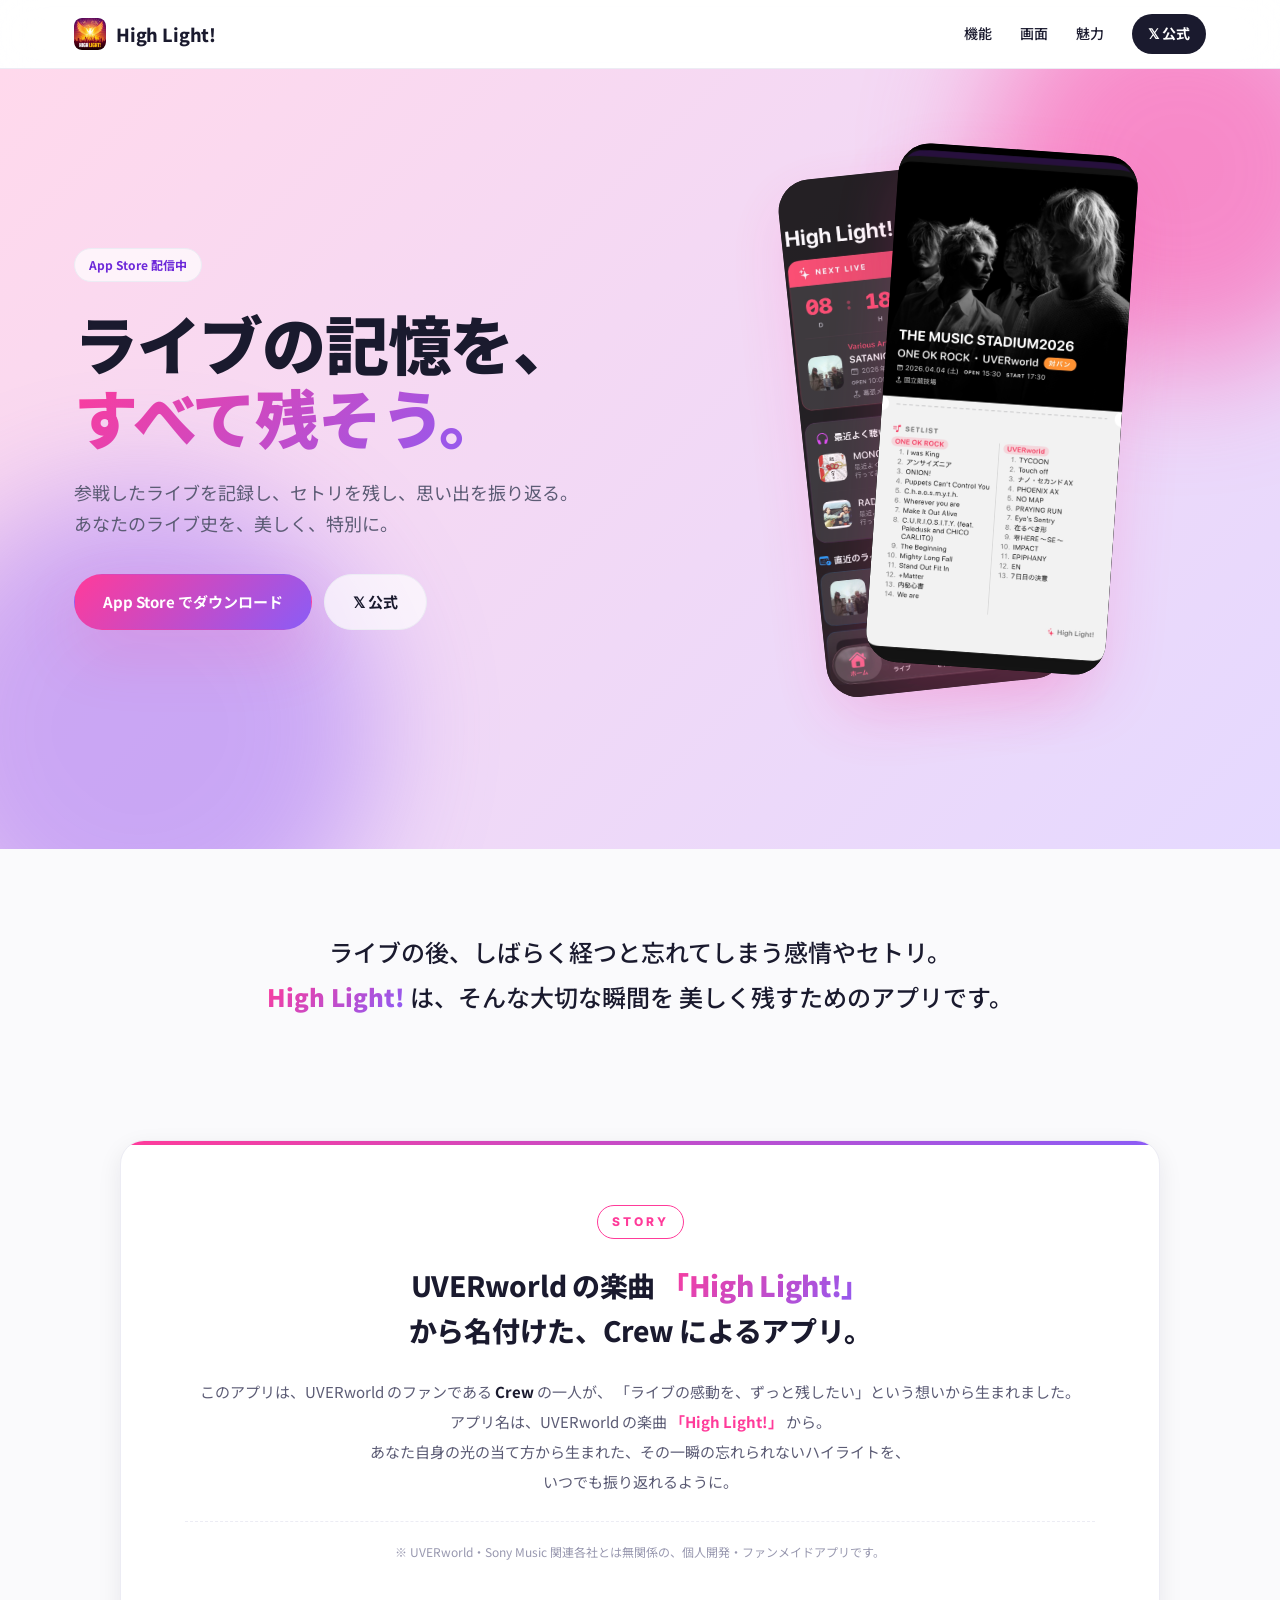
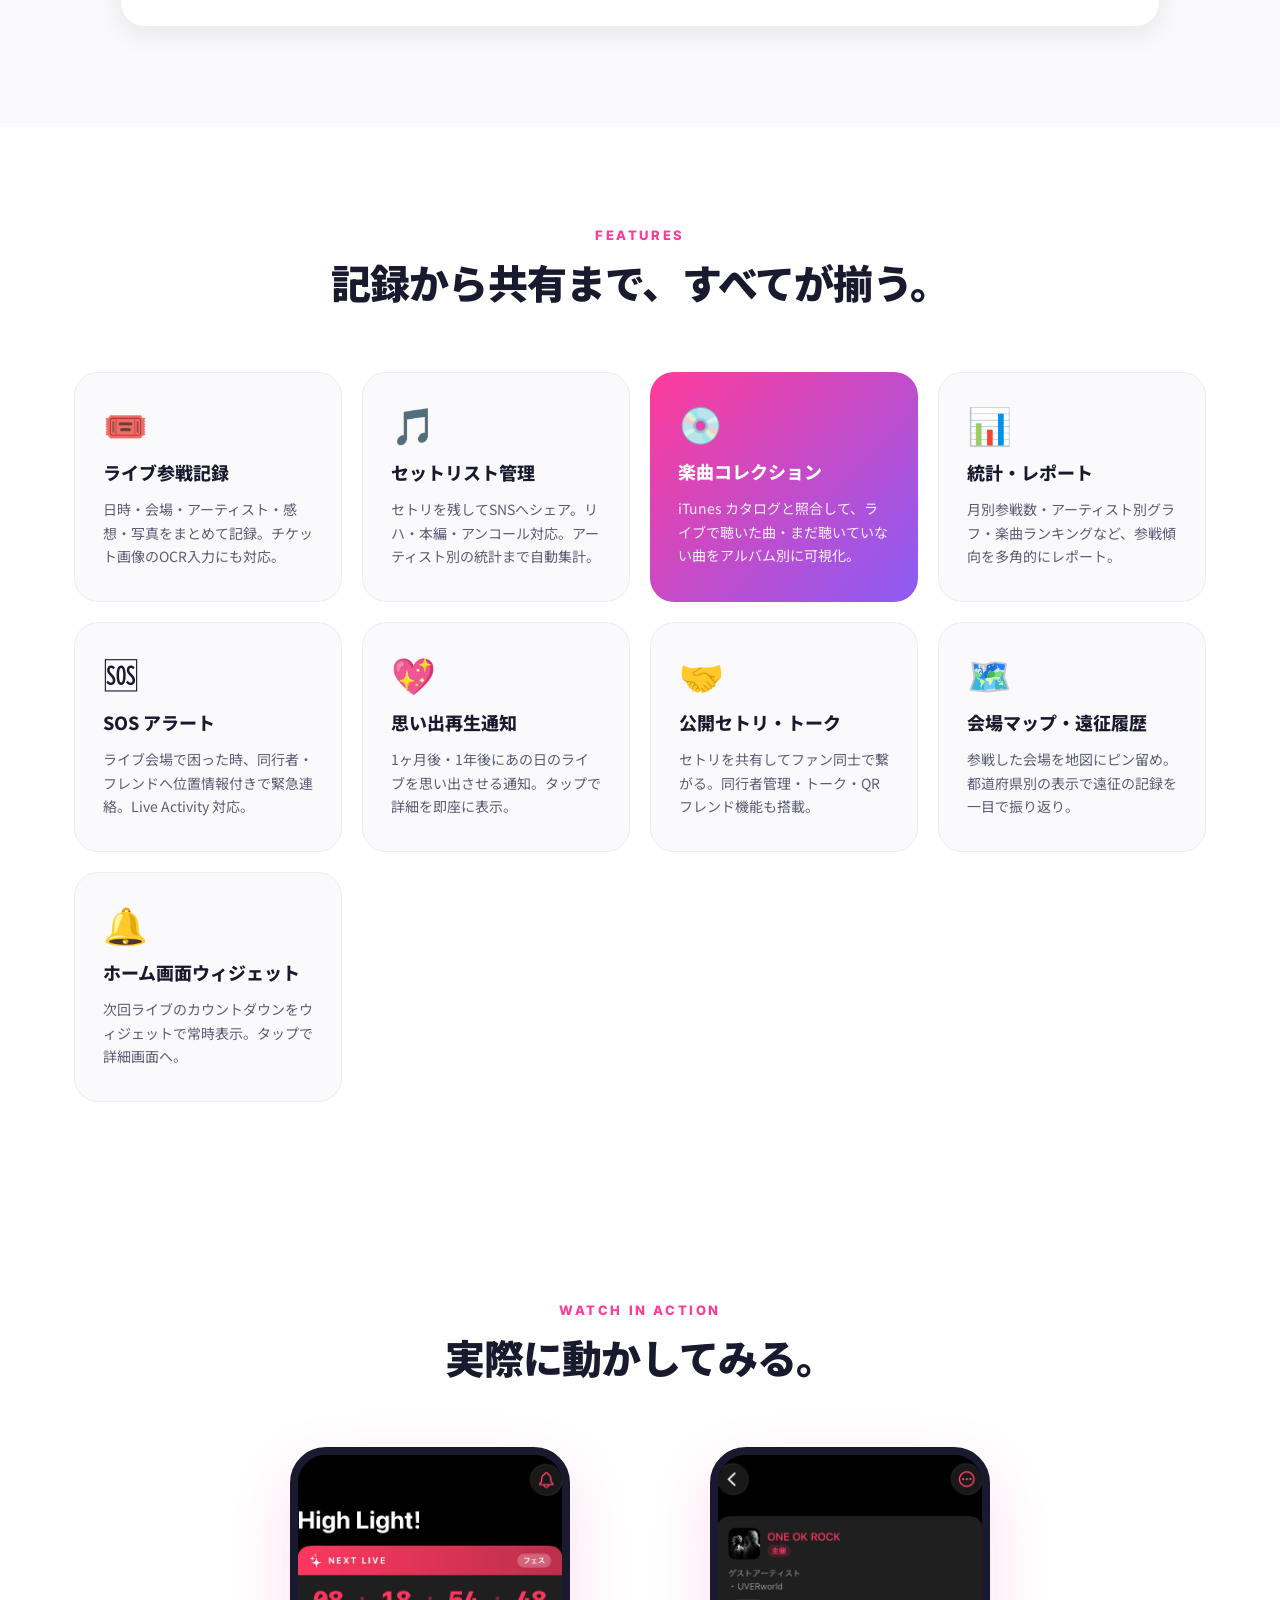
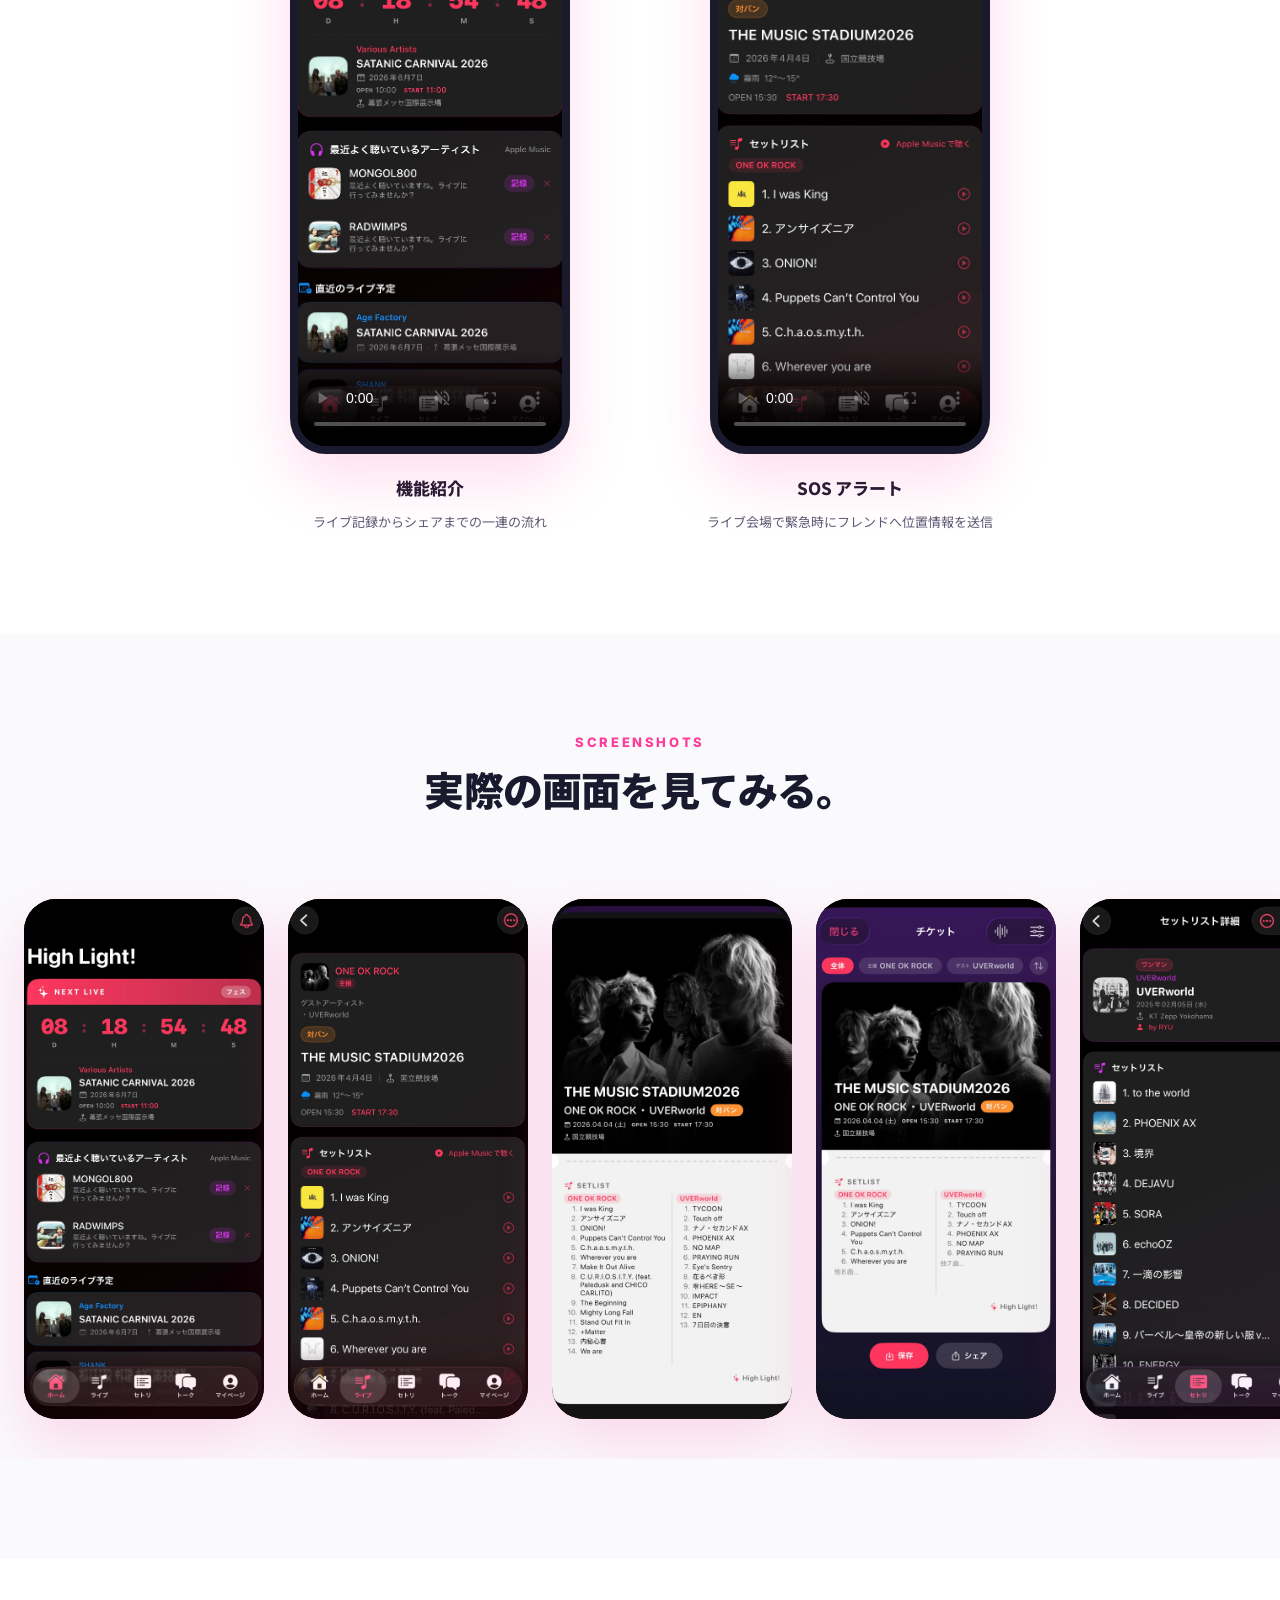
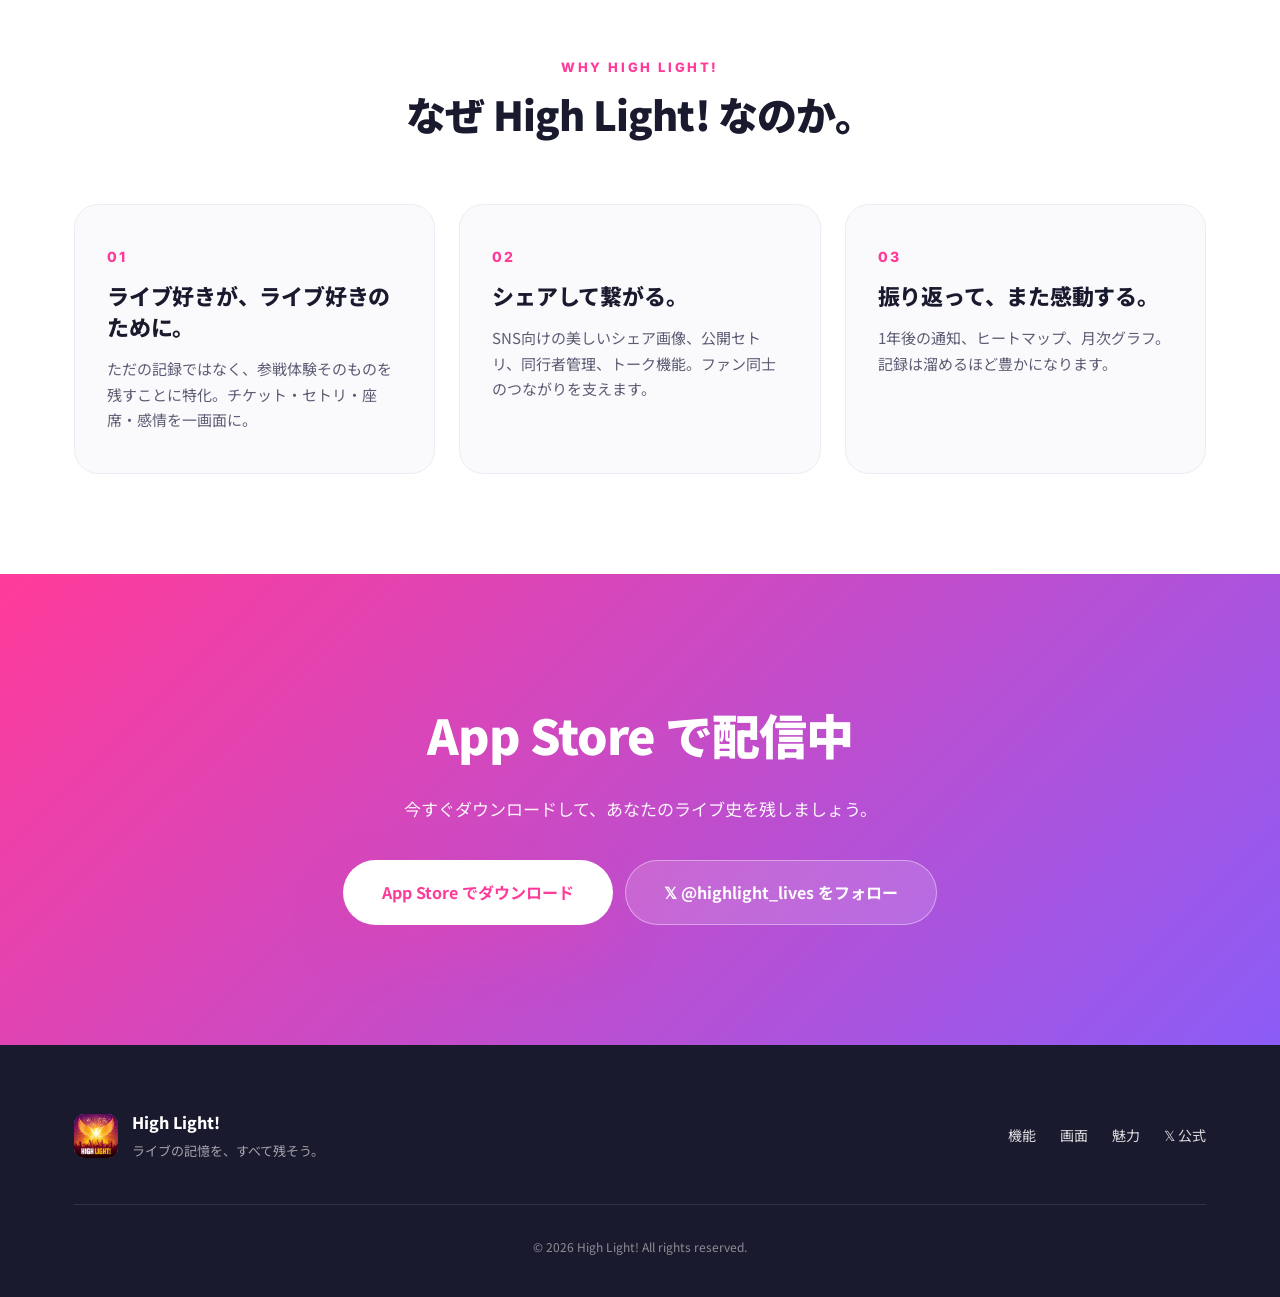
==== index.html @ ef5bf7cb "feat(lp): スクリーンショット 14 枚に拡充 - LP のスクリーンショットギャラリーを 6 枚 → 14 枚に拡充 - 旧 PNG 6 枚 (home/setlist/stats/tick" ====
<!DOCTYPE html>
<html lang="ja">
<head>
  <meta charset="UTF-8" />
  <meta name="viewport" content="width=device-width, initial-scale=1.0" />
  <meta name="theme-color" content="#FF3B9A" />

  <title>High Light! — ライブの記憶を、すべて残そう。</title>
  <meta name="description" content="ライブ参戦記録・セトリ管理・楽曲コレクション・統計レポート・SOSアラート・SNSシェアまで。あなたのライブ史を美しく残すiOSアプリ「High Light!」App Store で配信中。" />

  <!-- OGP -->
  <meta property="og:type" content="website" />
  <meta property="og:title" content="High Light! — ライブの記憶を、すべて残そう。" />
  <meta property="og:description" content="ライブ参戦記録・セトリ管理・楽曲コレクション・SNSシェア。あなたのライブ史を美しく残すiOSアプリ。" />
  <meta property="og:image" content="assets/app-icon.png" />
  <meta property="og:url" content="https://ryu-infinity.github.io/High-Light-App/" />

  <!-- Twitter Card -->
  <meta name="twitter:card" content="summary_large_image" />
  <meta name="twitter:site" content="@highlight_lives" />
  <meta name="twitter:title" content="High Light! — ライブの記憶を、すべて残そう。" />
  <meta name="twitter:description" content="ライブ参戦記録・セトリ管理・楽曲コレクション・SNSシェア。あなたのライブ史を美しく残すiOSアプリ。" />
  <meta name="twitter:image" content="assets/app-icon.png" />

  <link rel="icon" type="image/png" href="assets/app-icon.png" />
  <link rel="apple-touch-icon" href="assets/app-icon.png" />

  <link rel="preconnect" href="https://fonts.googleapis.com" />
  <link rel="preconnect" href="https://fonts.gstatic.com" crossorigin />
  <link href="https://fonts.googleapis.com/css2?family=Noto+Sans+JP:wght@400;500;700;900&family=Inter:wght@400;600;800&display=swap" rel="stylesheet" />

  <link rel="stylesheet" href="styles.css" />
</head>
<body>

  <!-- ========== ヘッダー ========== -->
  <header class="site-header">
    <div class="container header-inner">
      <a href="#" class="brand">
        <img src="assets/app-icon.png" alt="High Light!" />
        <span>High Light!</span>
      </a>
      <nav class="nav">
        <a href="#features">機能</a>
        <a href="#screenshots">画面</a>
        <a href="#why">魅力</a>
        <a href="https://x.com/highlight_lives" target="_blank" rel="noopener" class="nav-x">𝕏 公式</a>
      </nav>
    </div>
  </header>

  <!-- ========== ヒーロー ========== -->
  <section class="hero">
    <div class="hero-bg"></div>
    <div class="container hero-inner">
      <div class="hero-text">
        <span class="badge">App Store 配信中</span>
        <h1>
          ライブの記憶を、<br />
          <span class="gradient-text">すべて残そう。</span>
        </h1>
        <p class="hero-lead">
          参戦したライブを記録し、セトリを残し、思い出を振り返る。<br />
          あなたのライブ史を、美しく、特別に。
        </p>
        <div class="hero-cta">
          <a href="https://apps.apple.com/jp/app/high-light/id6764745563" target="_blank" rel="noopener" class="btn btn-primary">
             App Store でダウンロード
          </a>
          <a href="https://x.com/highlight_lives" target="_blank" rel="noopener" class="btn btn-ghost">
            𝕏 公式
          </a>
        </div>
      </div>
      <div class="hero-visual">
        <div class="phone-stack">
          <div class="phone phone-bg"><img src="assets/screenshots/home.jpeg" alt="" /></div>
          <div class="phone phone-front"><img src="assets/screenshots/setlist_card.jpeg" alt="" /></div>
        </div>
      </div>
    </div>
  </section>

  <!-- ========== アプリ概要 ========== -->
  <section class="intro">
    <div class="container">
      <p class="intro-text">
        ライブの後、しばらく経つと忘れてしまう感情やセトリ。<br />
        <strong>High Light!</strong> は、そんな大切な瞬間を<br class="sp-only" />
        美しく残すためのアプリです。
      </p>
    </div>
  </section>

  <!-- ========== ストーリー ========== -->
  <section class="story">
    <div class="container">
      <div class="story-card">
        <span class="story-badge">STORY</span>
        <h2 class="story-title">
          UVERworld の楽曲 <em>「High Light!」</em><br />
          から名付けた、Crew によるアプリ。
        </h2>
        <p class="story-text">
          このアプリは、UVERworld のファンである <strong>Crew</strong> の一人が、
          「ライブの感動を、ずっと残したい」という想いから生まれました。<br />
          アプリ名は、UVERworld の楽曲 <em>「High Light!」</em> から。<br />
          あなた自身の光の当て方から生まれた、<br class="sp-only" />その一瞬の忘れられないハイライトを、<br />
          いつでも振り返れるように。
        </p>
        <p class="story-note">
          ※ UVERworld・Sony Music 関連各社とは無関係の、個人開発・ファンメイドアプリです。
        </p>
      </div>
    </div>
  </section>

  <!-- ========== 機能 ========== -->
  <section id="features" class="features">
    <div class="container">
      <h2 class="section-title">
        <span class="section-label">FEATURES</span>
        記録から共有まで、すべてが揃う。
      </h2>

      <div class="feature-grid">
        <div class="feature-card">
          <div class="feature-icon">🎟️</div>
          <h3>ライブ参戦記録</h3>
          <p>日時・会場・アーティスト・感想・写真をまとめて記録。チケット画像のOCR入力にも対応。</p>
        </div>
        <div class="feature-card">
          <div class="feature-icon">🎵</div>
          <h3>セットリスト管理</h3>
          <p>セトリを残してSNSへシェア。リハ・本編・アンコール対応。アーティスト別の統計まで自動集計。</p>
        </div>
        <div class="feature-card highlight">
          <div class="feature-icon">💿</div>
          <h3>楽曲コレクション</h3>
          <p>iTunes カタログと照合して、ライブで聴いた曲・まだ聴いていない曲をアルバム別に可視化。</p>
        </div>
        <div class="feature-card">
          <div class="feature-icon">📊</div>
          <h3>統計・レポート</h3>
          <p>月別参戦数・アーティスト別グラフ・楽曲ランキングなど、参戦傾向を多角的にレポート。</p>
        </div>
        <div class="feature-card">
          <div class="feature-icon">🆘</div>
          <h3>SOS アラート</h3>
          <p>ライブ会場で困った時、同行者・フレンドへ位置情報付きで緊急連絡。Live Activity 対応。</p>
        </div>
        <div class="feature-card">
          <div class="feature-icon">💖</div>
          <h3>思い出再生通知</h3>
          <p>1ヶ月後・1年後にあの日のライブを思い出させる通知。タップで詳細を即座に表示。</p>
        </div>
        <div class="feature-card">
          <div class="feature-icon">🤝</div>
          <h3>公開セトリ・トーク</h3>
          <p>セトリを共有してファン同士で繋がる。同行者管理・トーク・QRフレンド機能も搭載。</p>
        </div>
        <div class="feature-card">
          <div class="feature-icon">🗺️</div>
          <h3>会場マップ・遠征履歴</h3>
          <p>参戦した会場を地図にピン留め。都道府県別の表示で遠征の記録を一目で振り返り。</p>
        </div>
        <div class="feature-card">
          <div class="feature-icon">🔔</div>
          <h3>ホーム画面ウィジェット</h3>
          <p>次回ライブのカウントダウンをウィジェットで常時表示。タップで詳細画面へ。</p>
        </div>
      </div>
    </div>
  </section>

  <!-- ========== 機能紹介動画 ========== -->
  <section id="demo" class="demo">
    <div class="container">
      <h2 class="section-title">
        <span class="section-label">WATCH IN ACTION</span>
        実際に動かしてみる。
      </h2>
      <div class="demo-grid">
        <figure class="demo-video">
          <div class="demo-phone">
            <video
              src="assets/videos/demo-full.mp4"
              muted autoplay loop playsinline controls
              preload="metadata"
              poster="assets/screenshots/home.jpeg"
            ></video>
          </div>
          <figcaption>
            <strong>機能紹介</strong>
            <span>ライブ記録からシェアまでの一連の流れ</span>
          </figcaption>
        </figure>
        <figure class="demo-video">
          <div class="demo-phone">
            <video
              src="assets/videos/demo-sos.mp4"
              muted autoplay loop playsinline controls
              preload="metadata"
              poster="assets/screenshots/live_detail.jpeg"
            ></video>
          </div>
          <figcaption>
            <strong>SOS アラート</strong>
            <span>ライブ会場で緊急時にフレンドへ位置情報を送信</span>
          </figcaption>
        </figure>
      </div>
    </div>
  </section>

  <!-- ========== スクリーンショット ========== -->
  <section id="screenshots" class="screenshots">
    <div class="container">
      <h2 class="section-title">
        <span class="section-label">SCREENSHOTS</span>
        実際の画面を見てみる。
      </h2>
    </div>
    <div class="screenshot-rail">
      <div class="screenshot-track">
        <figure class="phone"><img src="assets/screenshots/home.jpeg" alt="ホーム" /><figcaption>ホーム</figcaption></figure>
        <figure class="phone"><img src="assets/screenshots/live_detail.jpeg" alt="ライブ詳細" /><figcaption>ライブ詳細</figcaption></figure>
        <figure class="phone"><img src="assets/screenshots/setlist_card.jpeg" alt="セトリカード" /><figcaption>セトリカード</figcaption></figure>
        <figure class="phone"><img src="assets/screenshots/make_setlist_card.jpeg" alt="セトリ作成" /><figcaption>セトリ作成</figcaption></figure>
        <figure class="phone"><img src="assets/screenshots/setlist_detail1.jpeg" alt="セトリ詳細" /><figcaption>セトリ詳細</figcaption></figure>
        <figure class="phone"><img src="assets/screenshots/setlist_detail2.jpeg" alt="セトリ予想" /><figcaption>セトリ予想</figcaption></figure>
        <figure class="phone"><img src="assets/screenshots/song_collection.jpeg" alt="楽曲コレクション" /><figcaption>楽曲コレクション</figcaption></figure>
        <figure class="phone"><img src="assets/screenshots/ranking.jpeg" alt="楽曲ランキング" /><figcaption>楽曲ランキング</figcaption></figure>
        <figure class="phone"><img src="assets/screenshots/myreport.jpeg" alt="統計レポート" /><figcaption>統計レポート</figcaption></figure>
        <figure class="phone"><img src="assets/screenshots/view_artist.jpeg" alt="アーティスト一覧" /><figcaption>アーティスト一覧</figcaption></figure>
        <figure class="phone"><img src="assets/screenshots/view_artist_detail.jpeg" alt="アーティスト統計" /><figcaption>アーティスト統計</figcaption></figure>
        <figure class="phone"><img src="assets/screenshots/favorite_artist.jpeg" alt="お気に入り設定" /><figcaption>お気に入り</figcaption></figure>
        <figure class="phone"><img src="assets/screenshots/venue_map.jpeg" alt="会場マップ" /><figcaption>会場マップ</figcaption></figure>
        <figure class="phone"><img src="assets/screenshots/prefacture_map.jpeg" alt="都道府県マップ" /><figcaption>都道府県マップ</figcaption></figure>
      </div>
    </div>
  </section>

  <!-- ========== 推しポイント ========== -->
  <section id="why" class="why">
    <div class="container">
      <h2 class="section-title">
        <span class="section-label">WHY HIGH LIGHT!</span>
        なぜ High Light! なのか。
      </h2>
      <div class="why-grid">
        <div class="why-card">
          <div class="why-num">01</div>
          <h3>ライブ好きが、ライブ好きのために。</h3>
          <p>ただの記録ではなく、参戦体験そのものを残すことに特化。チケット・セトリ・座席・感情を一画面に。</p>
        </div>
        <div class="why-card">
          <div class="why-num">02</div>
          <h3>シェアして繋がる。</h3>
          <p>SNS向けの美しいシェア画像、公開セトリ、同行者管理、トーク機能。ファン同士のつながりを支えます。</p>
        </div>
        <div class="why-card">
          <div class="why-num">03</div>
          <h3>振り返って、また感動する。</h3>
          <p>1年後の通知、ヒートマップ、月次グラフ。記録は溜めるほど豊かになります。</p>
        </div>
      </div>
    </div>
  </section>

  <!-- ========== CTA ========== -->
  <section class="cta">
    <div class="container cta-inner">
      <h2>App Store で配信中</h2>
      <p>今すぐダウンロードして、あなたのライブ史を残しましょう。</p>
      <div class="cta-buttons">
        <a href="https://apps.apple.com/jp/app/high-light/id6764745563" target="_blank" rel="noopener" class="btn btn-primary btn-large">
           App Store でダウンロード
        </a>
        <a href="https://x.com/highlight_lives" target="_blank" rel="noopener" class="btn btn-ghost btn-large">
          𝕏 @highlight_lives をフォロー
        </a>
      </div>
    </div>
  </section>

  <!-- ========== フッター ========== -->
  <footer class="site-footer">
    <div class="container footer-inner">
      <div class="footer-brand">
        <img src="assets/app-icon.png" alt="High Light!" />
        <div>
          <strong>High Light!</strong>
          <span>ライブの記憶を、すべて残そう。</span>
        </div>
      </div>
      <nav class="footer-nav">
        <a href="#features">機能</a>
        <a href="#screenshots">画面</a>
        <a href="#why">魅力</a>
        <a href="https://x.com/highlight_lives" target="_blank" rel="noopener">𝕏 公式</a>
      </nav>
      <p class="copy">© 2026 High Light! All rights reserved.</p>
    </div>
  </footer>

  <script src="script.js" defer></script>
</body>
</html>
---- styles.css ----
/* ============================================================
   High Light! — Landing Page Styles
   ============================================================ */

:root {
  --pink: #FF3B9A;
  --pink-light: #FF6FB5;
  --purple: #8B5CF6;
  --purple-deep: #6D28D9;
  --grad: linear-gradient(135deg, #FF3B9A 0%, #8B5CF6 100%);
  --grad-soft: linear-gradient(135deg, #FFD9EC 0%, #E5D9FF 100%);

  --bg: #FAFAFC;
  --surface: #FFFFFF;
  --text: #1A1A2E;
  --text-soft: #5C5C75;
  --text-mute: #9999B0;
  --border: #ECECF4;
  --shadow-sm: 0 2px 8px rgba(20, 20, 40, 0.04);
  --shadow-md: 0 8px 24px rgba(20, 20, 40, 0.08);
  --shadow-lg: 0 24px 60px rgba(255, 59, 154, 0.18);

  --radius: 16px;
  --radius-lg: 24px;
  --radius-pill: 999px;
}

* {
  box-sizing: border-box;
  margin: 0;
  padding: 0;
}

html {
  scroll-behavior: smooth;
}

body {
  font-family: 'Noto Sans JP', 'Inter', -apple-system, BlinkMacSystemFont, 'Hiragino Kaku Gothic ProN', sans-serif;
  color: var(--text);
  background: var(--bg);
  line-height: 1.7;
  -webkit-font-smoothing: antialiased;
  -moz-osx-font-smoothing: grayscale;
}

img {
  max-width: 100%;
  display: block;
}

a {
  color: inherit;
  text-decoration: none;
  transition: color 0.2s ease, opacity 0.2s ease;
}

.container {
  max-width: 1180px;
  margin: 0 auto;
  padding: 0 24px;
}

.sp-only {
  display: none;
}

@media (max-width: 720px) {
  .sp-only { display: inline; }
}

/* ============================================================
   ヘッダー
   ============================================================ */

.site-header {
  position: sticky;
  top: 0;
  z-index: 100;
  background: rgba(255, 255, 255, 0.85);
  backdrop-filter: saturate(180%) blur(20px);
  -webkit-backdrop-filter: saturate(180%) blur(20px);
  border-bottom: 1px solid var(--border);
}

.header-inner {
  display: flex;
  align-items: center;
  justify-content: space-between;
  padding-top: 14px;
  padding-bottom: 14px;
}

.brand {
  display: flex;
  align-items: center;
  gap: 10px;
  font-weight: 800;
  font-size: 18px;
  letter-spacing: -0.01em;
}

.brand img {
  width: 32px;
  height: 32px;
  border-radius: 8px;
}

.nav {
  display: flex;
  gap: 28px;
  align-items: center;
  font-size: 14px;
  font-weight: 500;
}

.nav a:hover {
  color: var(--pink);
}

.nav-x {
  background: var(--text);
  color: #fff !important;
  padding: 8px 16px;
  border-radius: var(--radius-pill);
  font-weight: 700;
}

.nav-x:hover {
  background: var(--pink);
}

@media (max-width: 720px) {
  .nav a:not(.nav-x) { display: none; }
}

/* ============================================================
   ヒーロー
   ============================================================ */

.hero {
  position: relative;
  padding: 80px 0 120px;
  overflow: hidden;
}

.hero-bg {
  position: absolute;
  inset: 0;
  background: var(--grad-soft);
  z-index: -1;
}

.hero-bg::before,
.hero-bg::after {
  content: '';
  position: absolute;
  border-radius: 50%;
  filter: blur(60px);
  opacity: 0.5;
}

.hero-bg::before {
  top: -100px;
  right: -100px;
  width: 400px;
  height: 400px;
  background: var(--pink);
}

.hero-bg::after {
  bottom: -120px;
  left: -100px;
  width: 480px;
  height: 480px;
  background: var(--purple);
  opacity: 0.4;
}

.hero-inner {
  display: grid;
  grid-template-columns: 1.1fr 0.9fr;
  gap: 48px;
  align-items: center;
}

@media (max-width: 900px) {
  .hero-inner {
    grid-template-columns: 1fr;
    text-align: center;
  }
}

.badge {
  display: inline-block;
  padding: 6px 14px;
  background: rgba(255, 255, 255, 0.7);
  border: 1px solid var(--border);
  border-radius: var(--radius-pill);
  font-size: 12px;
  font-weight: 700;
  color: var(--purple-deep);
  margin-bottom: 24px;
}

.hero h1 {
  font-size: clamp(36px, 6vw, 64px);
  font-weight: 900;
  line-height: 1.15;
  letter-spacing: -0.02em;
  margin-bottom: 24px;
}

.gradient-text {
  background: var(--grad);
  -webkit-background-clip: text;
  background-clip: text;
  color: transparent;
}

.hero-lead {
  font-size: clamp(16px, 1.8vw, 18px);
  color: var(--text-soft);
  margin-bottom: 36px;
}

.hero-cta {
  display: flex;
  gap: 12px;
  flex-wrap: wrap;
}

@media (max-width: 900px) {
  .hero-cta { justify-content: center; }
}

.btn {
  display: inline-flex;
  align-items: center;
  gap: 8px;
  padding: 14px 28px;
  border-radius: var(--radius-pill);
  font-weight: 700;
  font-size: 15px;
  transition: transform 0.2s ease, box-shadow 0.2s ease, opacity 0.2s ease;
  border: 1px solid transparent;
  cursor: pointer;
}

.btn-primary {
  background: var(--grad);
  color: #fff;
  box-shadow: var(--shadow-lg);
}

.btn-primary:hover {
  transform: translateY(-2px);
  box-shadow: 0 30px 70px rgba(255, 59, 154, 0.30);
}

.btn-ghost {
  background: rgba(255, 255, 255, 0.7);
  border-color: var(--border);
  color: var(--text);
}

.btn-ghost:hover {
  background: #fff;
}

.btn-large {
  padding: 18px 38px;
  font-size: 16px;
}

/* ========== Hero Visual ========== */

.hero-visual {
  display: flex;
  justify-content: center;
}

.phone-stack {
  position: relative;
  width: 320px;
  height: 580px;
}

.phone {
  position: relative;
  border-radius: 32px;
  overflow: hidden;
  box-shadow: var(--shadow-lg);
  background: #000;
}

.phone img {
  width: 100%;
  height: 100%;
  object-fit: cover;
}

.phone-stack .phone {
  position: absolute;
  width: 240px;
  height: 520px;
}

.phone-bg {
  top: 20px;
  left: 0;
  transform: rotate(-6deg);
  opacity: 0.85;
}

.phone-front {
  top: 0;
  right: 0;
  transform: rotate(4deg);
}

@media (max-width: 900px) {
  .phone-stack {
    width: 280px;
    height: 500px;
    margin: 0 auto;
  }
  .phone-stack .phone {
    width: 200px;
    height: 440px;
  }
}

/* ============================================================
   イントロ
   ============================================================ */

.intro {
  padding: 80px 0;
  text-align: center;
}

.intro-text {
  font-size: clamp(18px, 2.2vw, 24px);
  font-weight: 500;
  color: var(--text);
  line-height: 1.9;
}

.intro-text strong {
  background: var(--grad);
  -webkit-background-clip: text;
  background-clip: text;
  color: transparent;
  font-weight: 900;
}

/* ============================================================
   ストーリー
   ============================================================ */

.story {
  padding: 40px 0 100px;
}

.story-card {
  max-width: 1040px;
  margin: 0 auto;
  padding: 64px 64px;
  background: #fff;
  border-radius: var(--radius-lg);
  border: 1px solid var(--border);
  box-shadow: var(--shadow-md);
  text-align: center;
  position: relative;
  overflow: hidden;
}

@media (max-width: 720px) {
  .story-card { padding: 40px 28px; }
}

.story-card::before {
  content: '';
  position: absolute;
  top: 0;
  left: 0;
  right: 0;
  height: 4px;
  background: var(--grad);
}

.story-badge {
  display: inline-block;
  font-family: 'Inter', sans-serif;
  font-size: 12px;
  font-weight: 800;
  letter-spacing: 0.25em;
  color: var(--pink);
  padding: 6px 14px;
  border: 1.5px solid var(--pink);
  border-radius: var(--radius-pill);
  margin-bottom: 24px;
}

.story-title {
  font-size: clamp(20px, 3vw, 28px);
  font-weight: 800;
  line-height: 1.6;
  letter-spacing: -0.01em;
  margin-bottom: 24px;
}

.story-title em {
  font-style: normal;
  background: var(--grad);
  -webkit-background-clip: text;
  background-clip: text;
  color: transparent;
  font-weight: 900;
}

.story-text {
  font-size: 15px;
  line-height: 2;
  color: var(--text-soft);
  margin-bottom: 24px;
}

.story-text em {
  font-style: normal;
  font-weight: 700;
  color: var(--pink);
}

.story-text strong {
  font-weight: 700;
  color: var(--text);
}

.story-note {
  font-size: 12px;
  color: var(--text-mute);
  padding-top: 20px;
  border-top: 1px dashed var(--border);
}

/* ============================================================
   セクション共通
   ============================================================ */

.section-title {
  font-size: clamp(28px, 4vw, 40px);
  font-weight: 900;
  letter-spacing: -0.02em;
  line-height: 1.3;
  text-align: center;
  margin-bottom: 64px;
}

.section-label {
  display: block;
  font-family: 'Inter', sans-serif;
  font-size: 13px;
  font-weight: 800;
  letter-spacing: 0.2em;
  color: var(--pink);
  margin-bottom: 12px;
}

/* ============================================================
   機能
   ============================================================ */

.features {
  padding: 100px 0;
  background: var(--surface);
}

.feature-grid {
  display: grid;
  grid-template-columns: repeat(auto-fit, minmax(260px, 1fr));
  gap: 20px;
}

.feature-card {
  padding: 32px 28px;
  background: var(--bg);
  border-radius: var(--radius-lg);
  border: 1px solid var(--border);
  transition: transform 0.3s ease, box-shadow 0.3s ease, border-color 0.3s ease;
}

.feature-card:hover {
  transform: translateY(-6px);
  box-shadow: var(--shadow-md);
  border-color: rgba(255, 59, 154, 0.3);
}

.feature-card.highlight {
  background: var(--grad);
  color: #fff;
  border: none;
}

.feature-card.highlight p {
  color: rgba(255, 255, 255, 0.92);
}

.feature-icon {
  font-size: 36px;
  margin-bottom: 16px;
  line-height: 1;
}

.feature-card h3 {
  font-size: 18px;
  font-weight: 800;
  margin-bottom: 10px;
}

.feature-card p {
  font-size: 14px;
  color: var(--text-soft);
  line-height: 1.7;
}

/* ============================================================
   機能紹介動画
   ============================================================ */

.demo {
  padding: 100px 0;
  background: var(--surface);
}

.demo-grid {
  display: grid;
  grid-template-columns: repeat(auto-fit, minmax(260px, 1fr));
  gap: 40px;
  max-width: 800px;
  margin: 0 auto;
}

.demo-video {
  display: flex;
  flex-direction: column;
  align-items: center;
}

.demo-phone {
  position: relative;
  width: 100%;
  max-width: 280px;
  aspect-ratio: 9 / 19.5;
  border-radius: 36px;
  overflow: hidden;
  background: #000;
  box-shadow: var(--shadow-lg);
  border: 8px solid #1A1A2E;
}

.demo-phone video {
  width: 100%;
  height: 100%;
  object-fit: cover;
  display: block;
  background: #000;
}

.demo-video figcaption {
  margin-top: 20px;
  text-align: center;
}

.demo-video figcaption strong {
  display: block;
  font-size: 17px;
  font-weight: 800;
  margin-bottom: 4px;
  letter-spacing: -0.01em;
}

.demo-video figcaption span {
  font-size: 13px;
  color: var(--text-soft);
}

/* ============================================================
   スクリーンショット
   ============================================================ */

.screenshots {
  padding: 100px 0;
  background: var(--bg);
  overflow: hidden;
}

.screenshot-rail {
  overflow-x: auto;
  scrollbar-width: none;
  -webkit-overflow-scrolling: touch;
  padding: 20px 0 40px;
}

.screenshot-rail::-webkit-scrollbar { display: none; }

.screenshot-track {
  display: flex;
  gap: 24px;
  padding: 0 24px;
  width: max-content;
}

.screenshot-track .phone {
  flex: 0 0 240px;
  width: 240px;
  height: 520px;
}

.screenshot-track figcaption {
  margin-top: 12px;
  text-align: center;
  font-size: 14px;
  font-weight: 600;
  color: var(--text-soft);
}

/* ============================================================
   推しポイント
   ============================================================ */

.why {
  padding: 100px 0;
  background: var(--surface);
}

.why-grid {
  display: grid;
  grid-template-columns: repeat(auto-fit, minmax(280px, 1fr));
  gap: 24px;
}

.why-card {
  padding: 40px 32px;
  border-radius: var(--radius-lg);
  background: var(--bg);
  border: 1px solid var(--border);
}

.why-num {
  font-family: 'Inter', sans-serif;
  font-size: 14px;
  font-weight: 800;
  color: var(--pink);
  letter-spacing: 0.15em;
  margin-bottom: 12px;
}

.why-card h3 {
  font-size: 22px;
  font-weight: 800;
  line-height: 1.4;
  margin-bottom: 14px;
  letter-spacing: -0.01em;
}

.why-card p {
  font-size: 15px;
  color: var(--text-soft);
}

/* ============================================================
   CTA
   ============================================================ */

.cta {
  padding: 120px 0;
  background: var(--grad);
  color: #fff;
  text-align: center;
}

.cta-inner {
  max-width: 720px;
}

.cta h2 {
  font-size: clamp(32px, 5vw, 48px);
  font-weight: 900;
  letter-spacing: -0.02em;
  margin-bottom: 20px;
}

.cta p {
  font-size: 17px;
  margin-bottom: 36px;
  opacity: 0.95;
}

.cta-buttons {
  display: flex;
  gap: 12px;
  justify-content: center;
  flex-wrap: wrap;
}

.cta .btn-primary {
  background: #fff;
  color: var(--pink);
}

.cta .btn-primary:hover {
  transform: translateY(-2px);
}

.cta .btn-ghost {
  background: rgba(255, 255, 255, 0.15);
  border: 1px solid rgba(255, 255, 255, 0.4);
  color: #fff;
  backdrop-filter: blur(10px);
}

.cta .btn-ghost:hover {
  background: rgba(255, 255, 255, 0.25);
  transform: translateY(-2px);
}

/* ============================================================
   フッター
   ============================================================ */

.site-footer {
  padding: 64px 0 40px;
  background: var(--text);
  color: rgba(255, 255, 255, 0.85);
}

.footer-inner {
  display: grid;
  grid-template-columns: 1fr auto;
  gap: 32px;
  align-items: center;
}

@media (max-width: 720px) {
  .footer-inner {
    grid-template-columns: 1fr;
    text-align: center;
  }
}

.footer-brand {
  display: flex;
  align-items: center;
  gap: 14px;
}

@media (max-width: 720px) {
  .footer-brand { justify-content: center; }
}

.footer-brand img {
  width: 44px;
  height: 44px;
  border-radius: 10px;
}

.footer-brand strong {
  display: block;
  font-size: 16px;
  font-weight: 800;
  color: #fff;
}

.footer-brand span {
  font-size: 13px;
  color: rgba(255, 255, 255, 0.6);
}

.footer-nav {
  display: flex;
  gap: 24px;
  font-size: 14px;
}

.footer-nav a:hover {
  color: var(--pink-light);
}

.copy {
  grid-column: 1 / -1;
  padding-top: 32px;
  margin-top: 8px;
  border-top: 1px solid rgba(255, 255, 255, 0.1);
  font-size: 12px;
  color: rgba(255, 255, 255, 0.5);
  text-align: center;
}

/* ============================================================
   Scroll Reveal Animation
   ============================================================ */

.reveal {
  opacity: 0;
  transform: translateY(20px);
  transition: opacity 0.8s ease, transform 0.8s ease;
}

.reveal.visible {
  opacity: 1;
  transform: translateY(0);
}
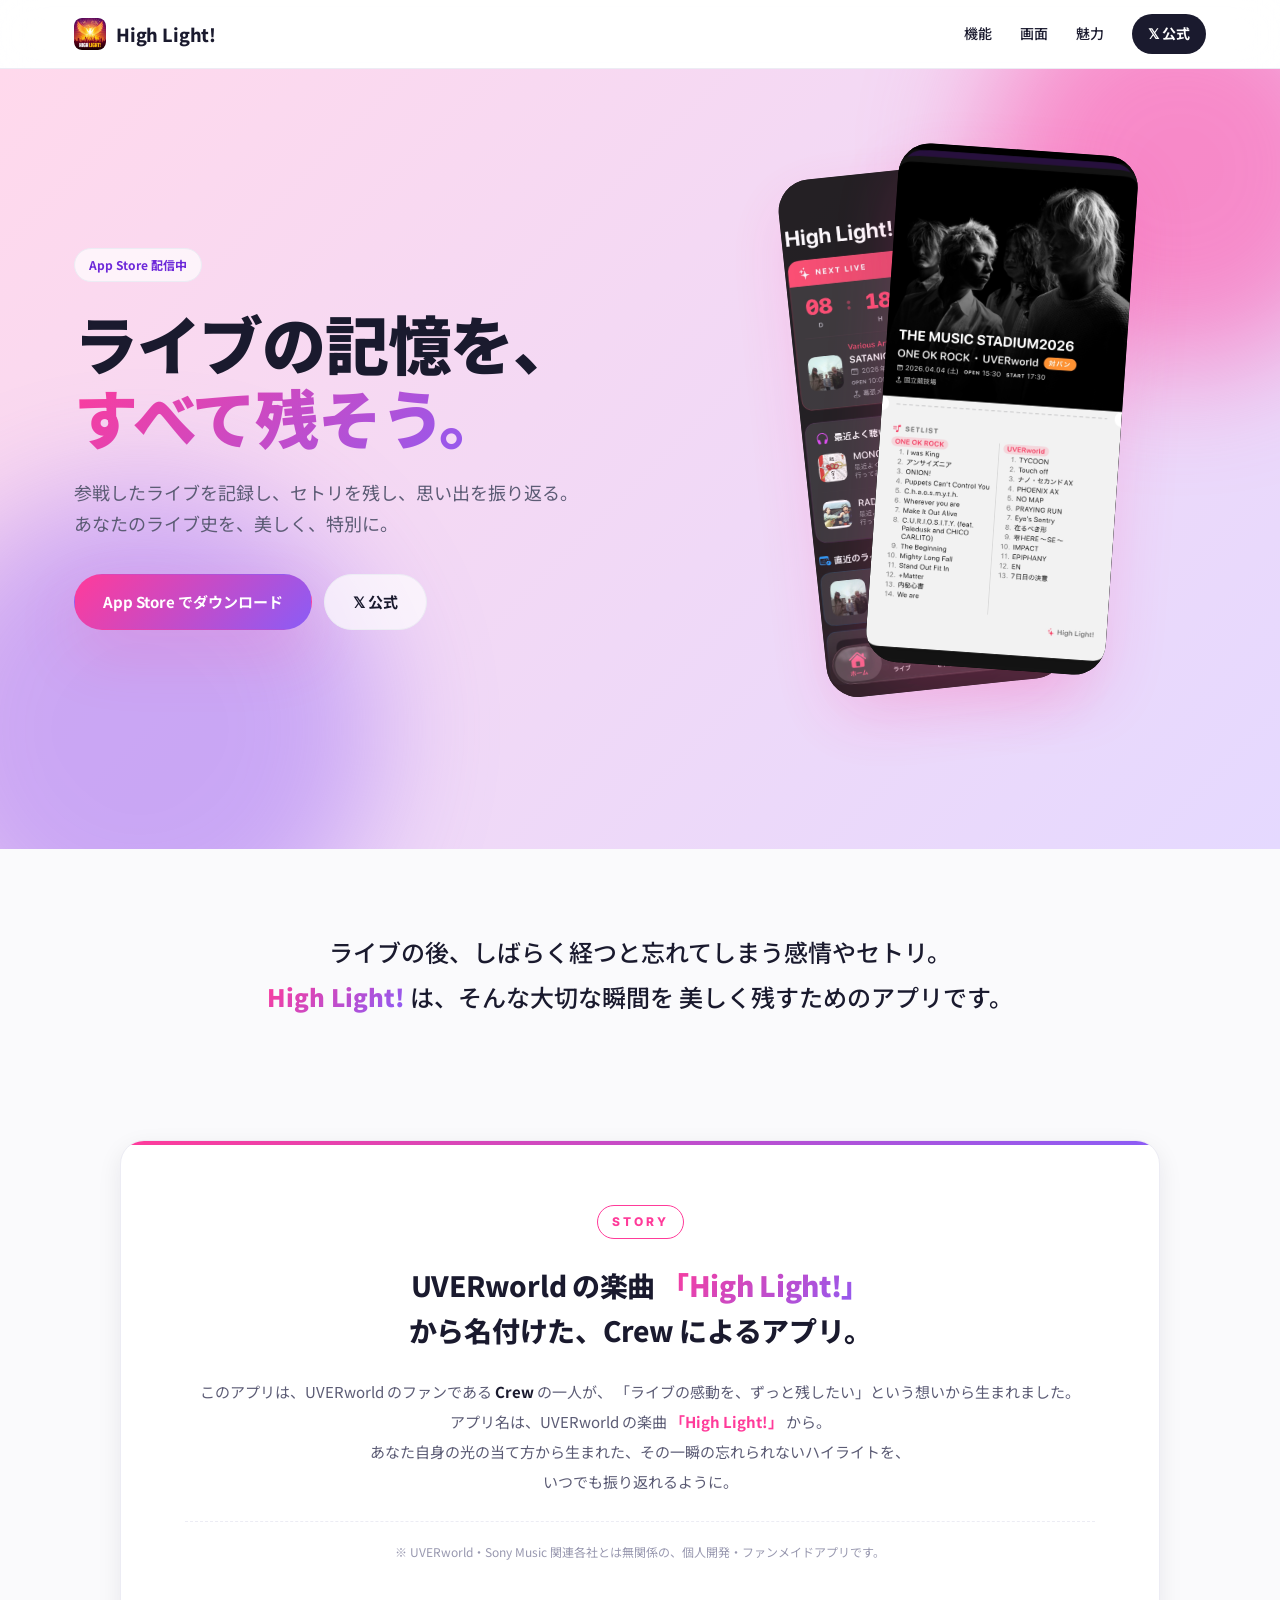
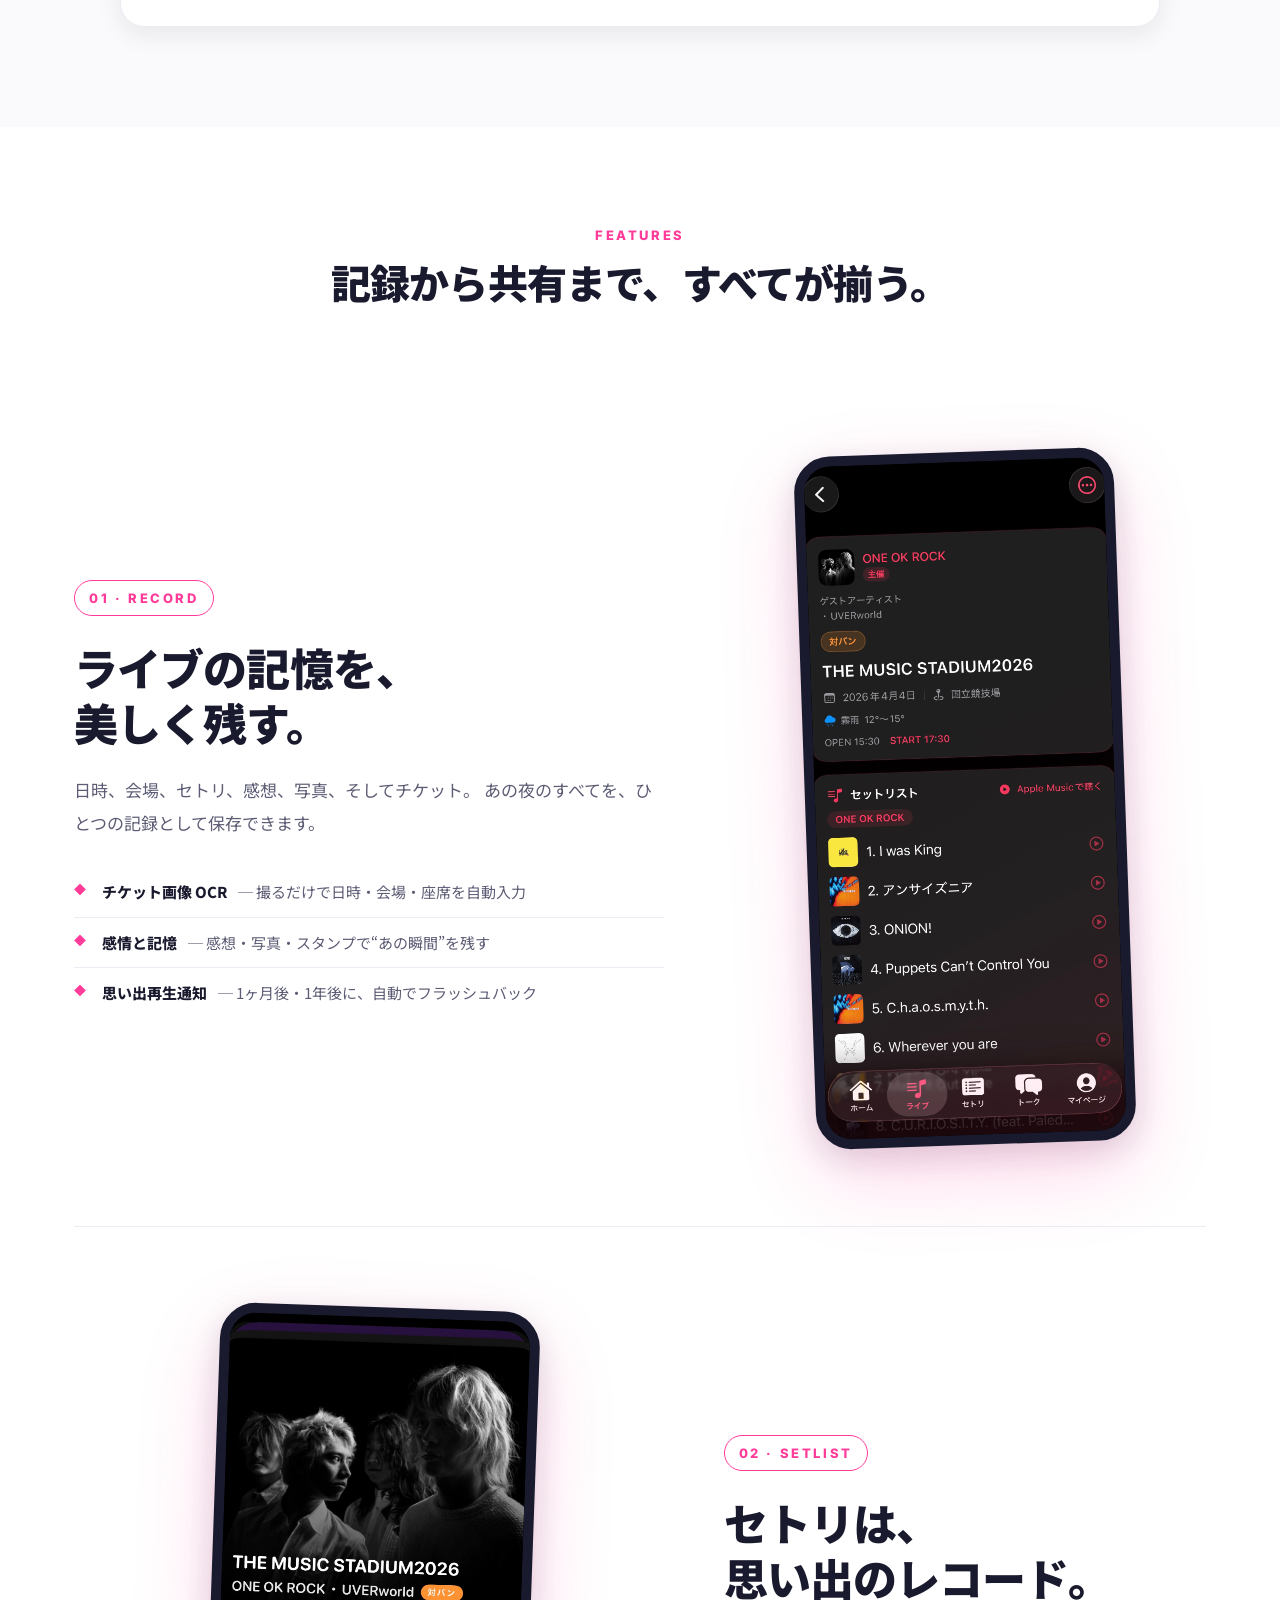
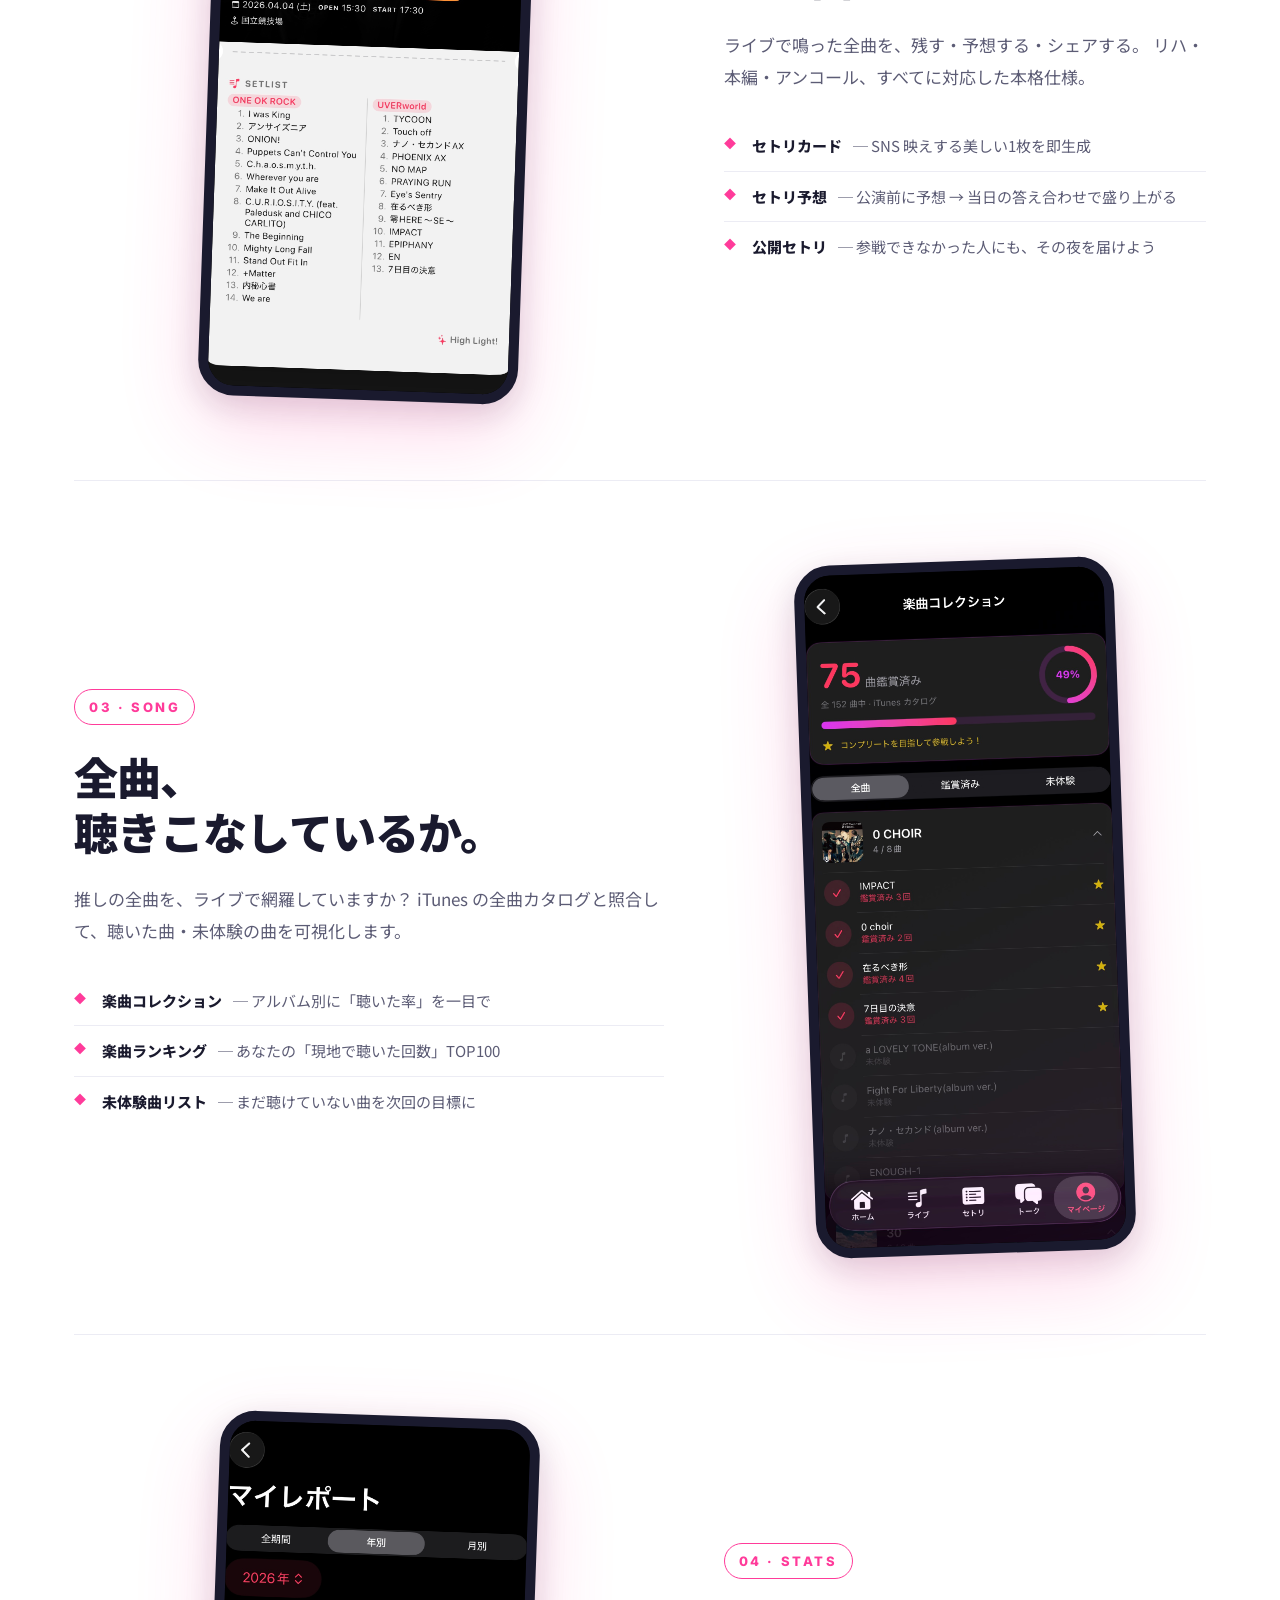
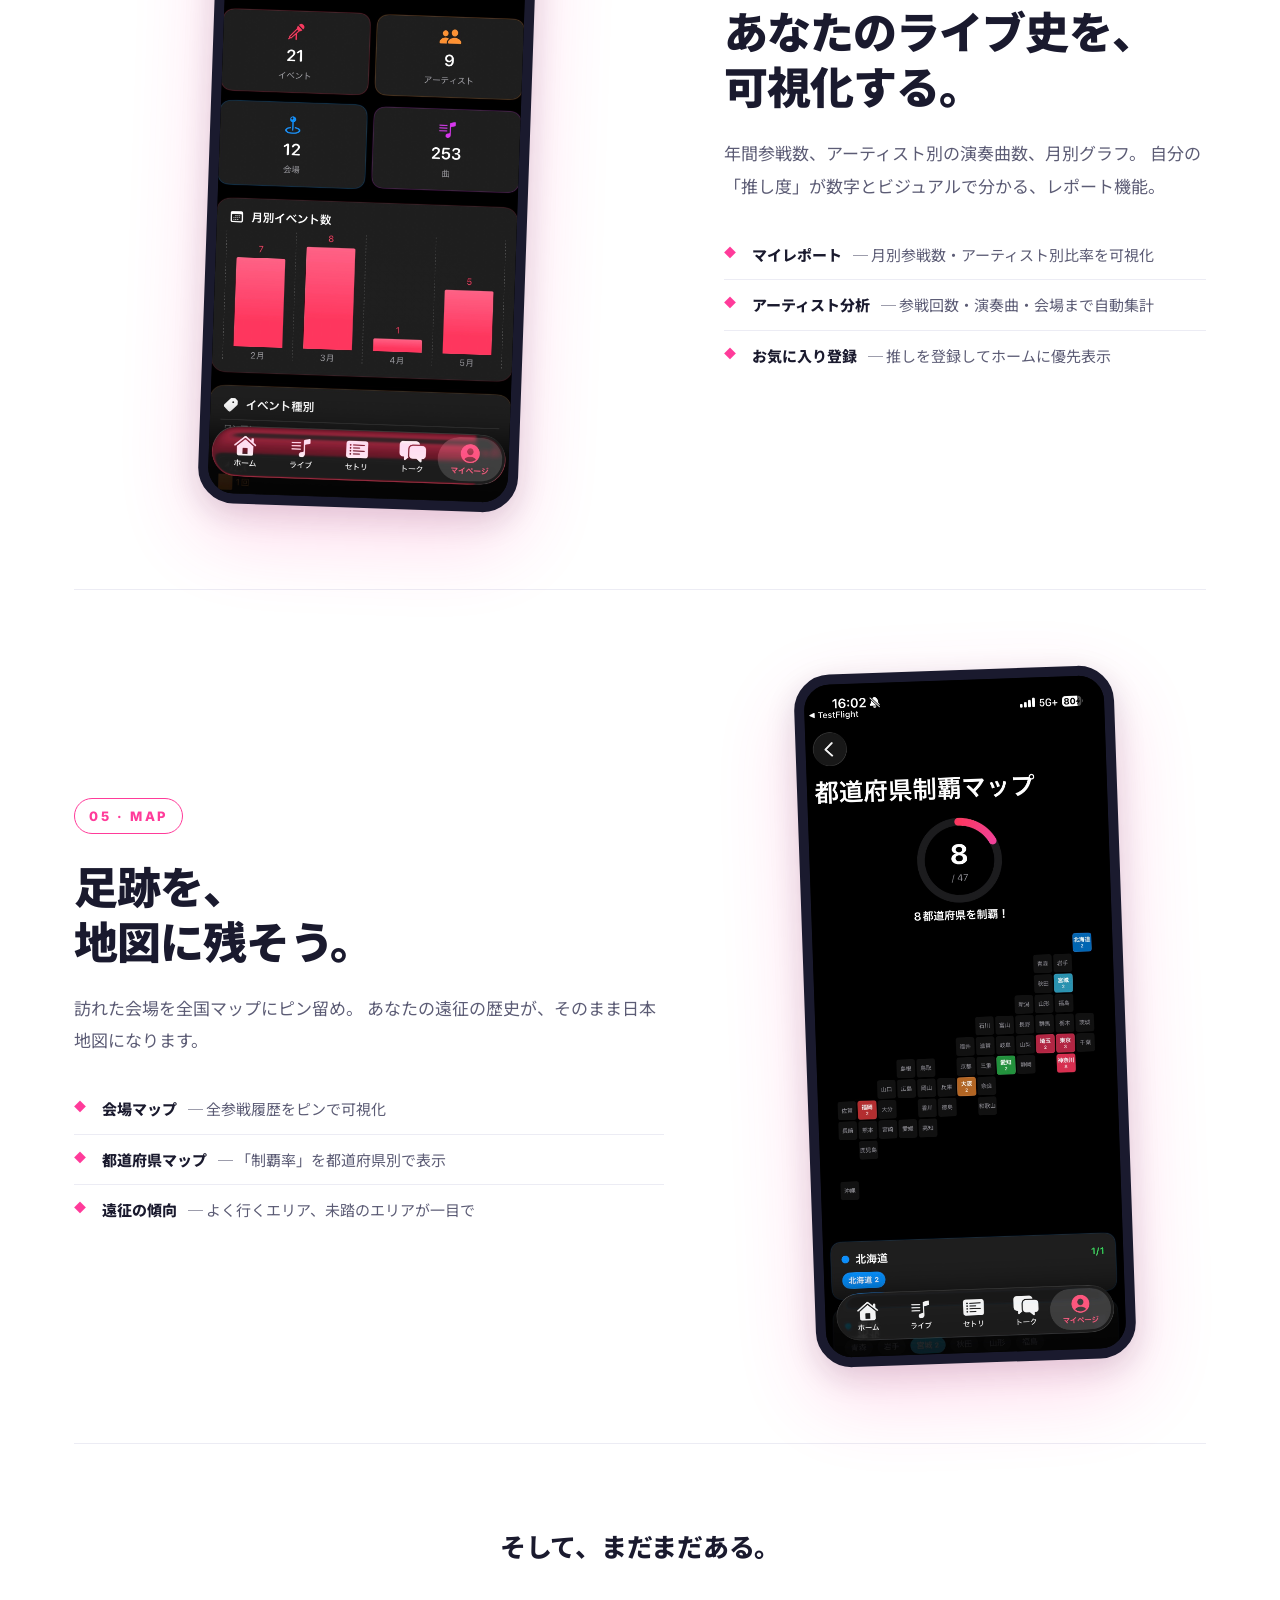
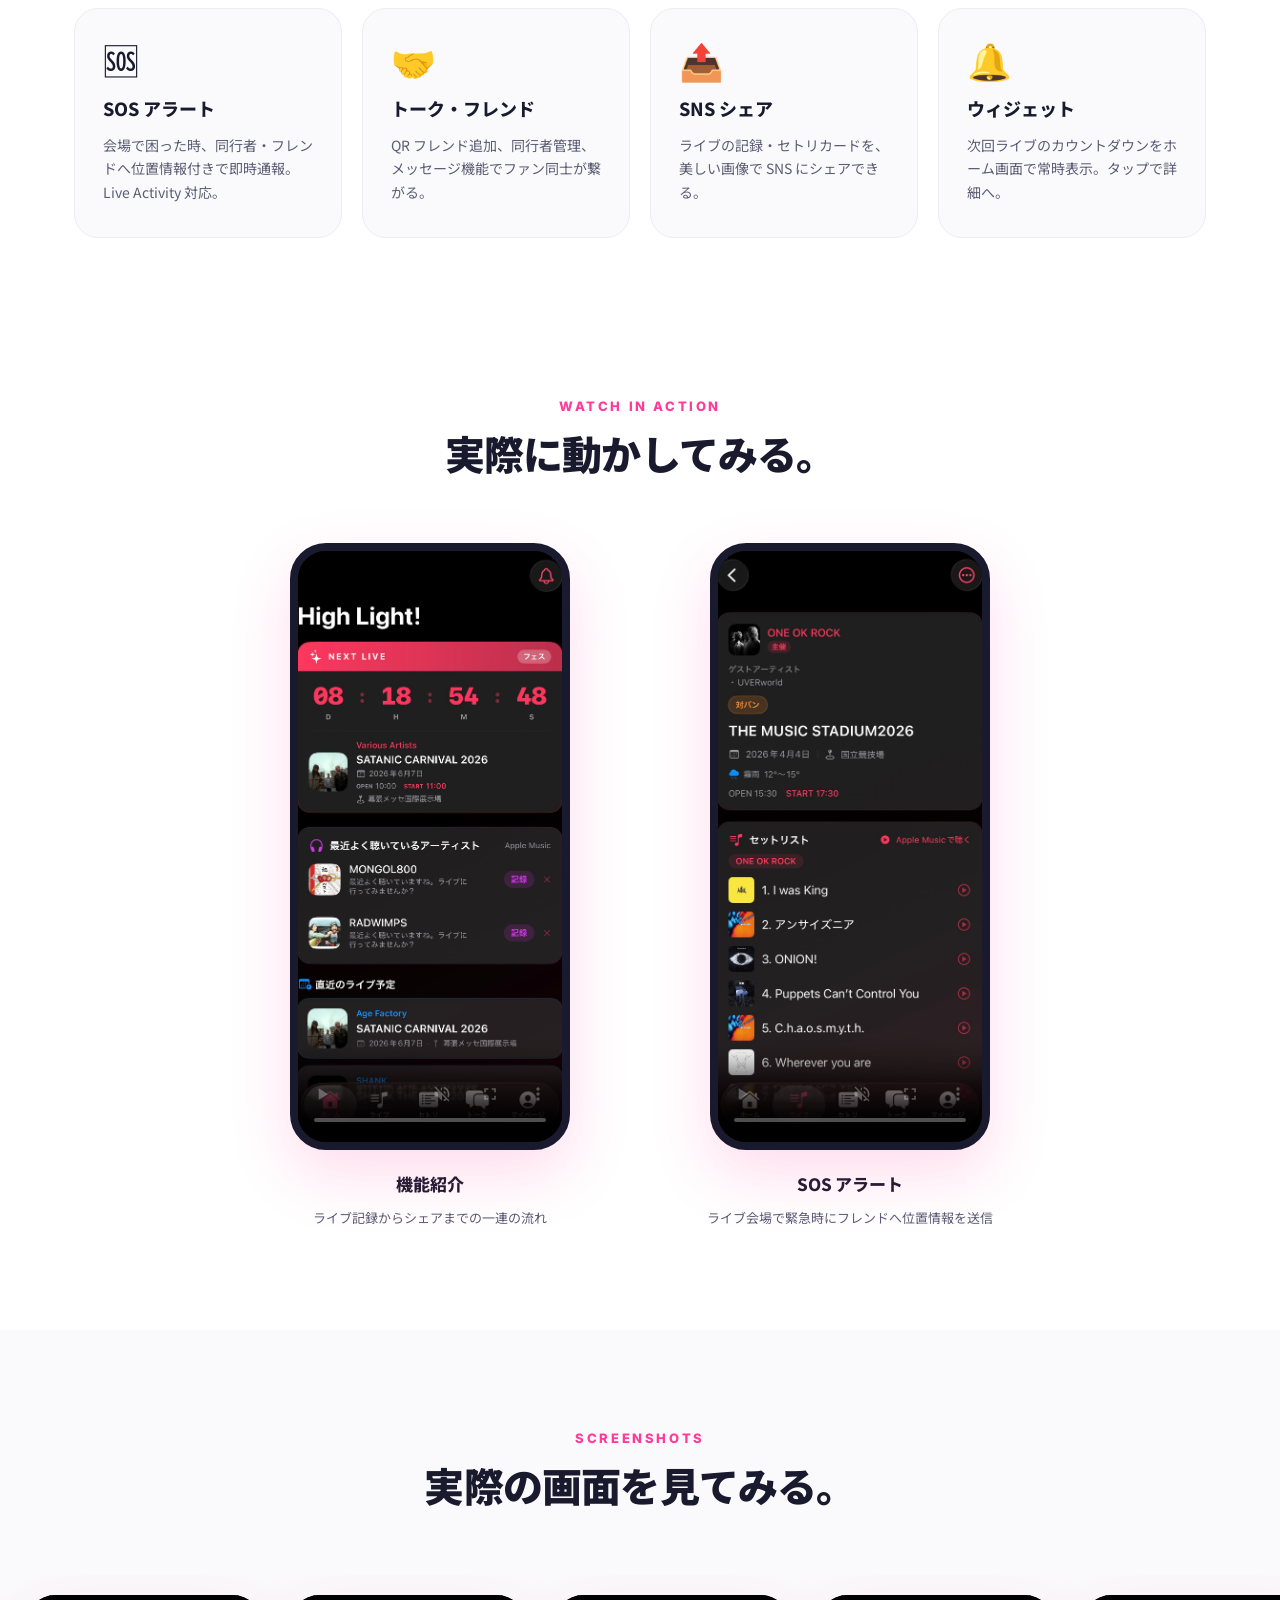
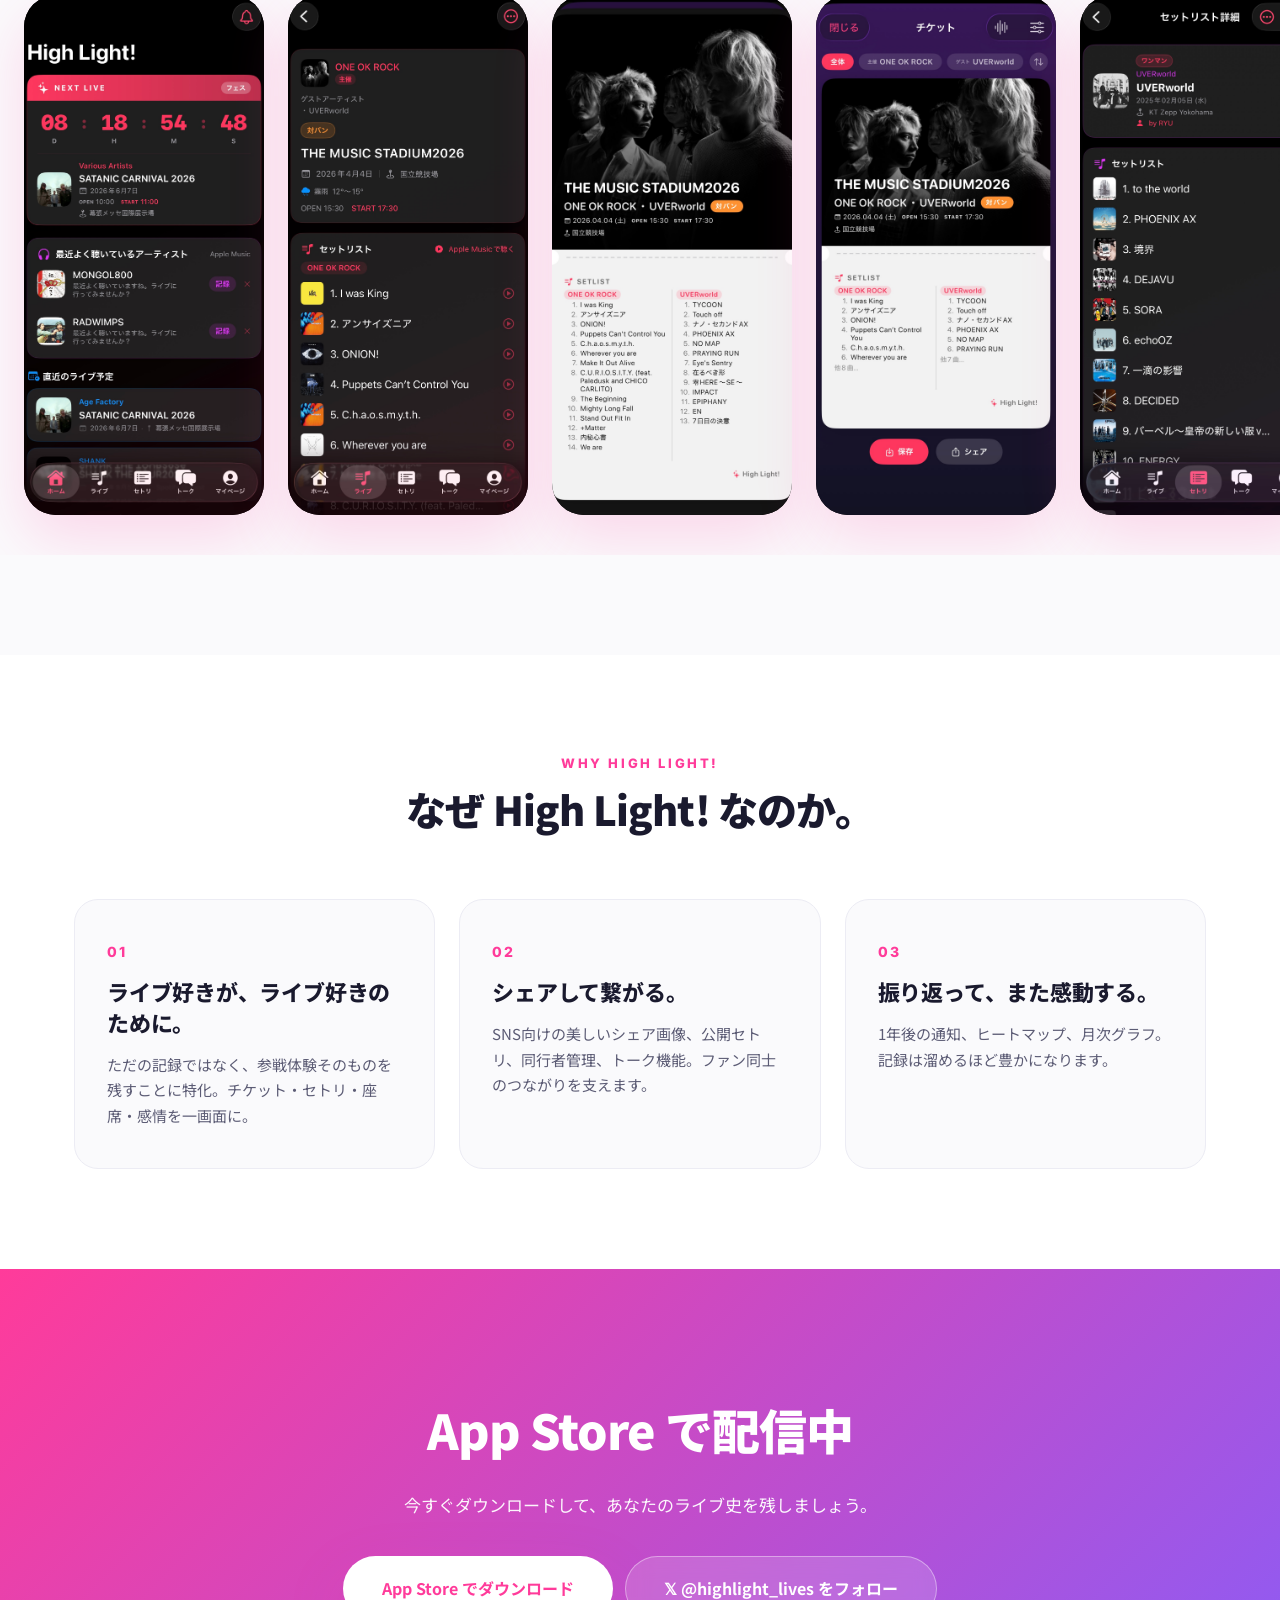
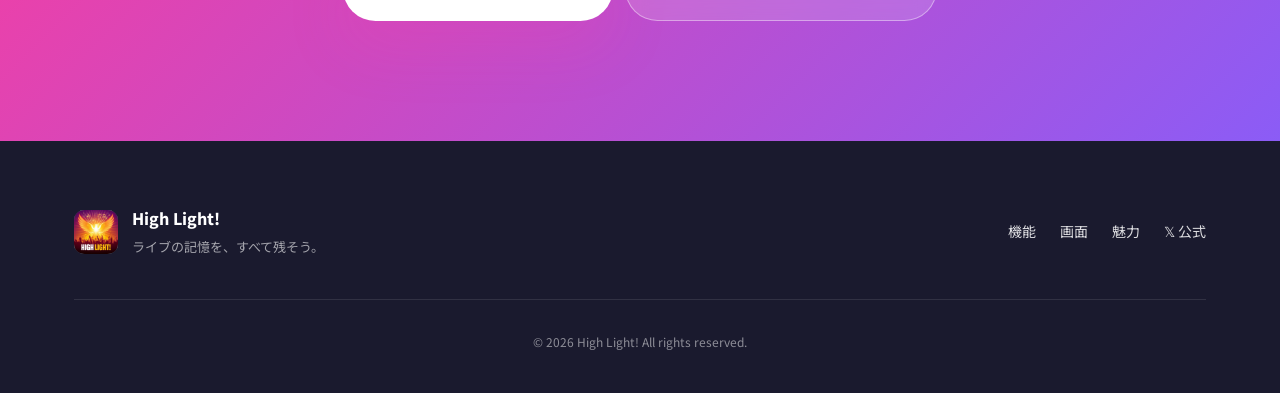
==== commit 4a8b7fcd: "feat(lp): 機能紹介を引きのあるスポットライト形式に再構成 - LiveSoul を参考に、5つの大型スポットライトセクションを追加   01. RECORD ─ ライブの記憶を、美しく残す " ====
--- a/index.html
+++ b/index.html
@@ -123,51 +123,130 @@
         記録から共有まで、すべてが揃う。
       </h2>
 
-      <div class="feature-grid">
-        <div class="feature-card">
-          <div class="feature-icon">🎟️</div>
-          <h3>ライブ参戦記録</h3>
-          <p>日時・会場・アーティスト・感想・写真をまとめて記録。チケット画像のOCR入力にも対応。</p>
-        </div>
-        <div class="feature-card">
-          <div class="feature-icon">🎵</div>
-          <h3>セットリスト管理</h3>
-          <p>セトリを残してSNSへシェア。リハ・本編・アンコール対応。アーティスト別の統計まで自動集計。</p>
-        </div>
-        <div class="feature-card highlight">
-          <div class="feature-icon">💿</div>
-          <h3>楽曲コレクション</h3>
-          <p>iTunes カタログと照合して、ライブで聴いた曲・まだ聴いていない曲をアルバム別に可視化。</p>
-        </div>
-        <div class="feature-card">
-          <div class="feature-icon">📊</div>
-          <h3>統計・レポート</h3>
-          <p>月別参戦数・アーティスト別グラフ・楽曲ランキングなど、参戦傾向を多角的にレポート。</p>
-        </div>
-        <div class="feature-card">
-          <div class="feature-icon">🆘</div>
-          <h3>SOS アラート</h3>
-          <p>ライブ会場で困った時、同行者・フレンドへ位置情報付きで緊急連絡。Live Activity 対応。</p>
-        </div>
-        <div class="feature-card">
-          <div class="feature-icon">💖</div>
-          <h3>思い出再生通知</h3>
-          <p>1ヶ月後・1年後にあの日のライブを思い出させる通知。タップで詳細を即座に表示。</p>
-        </div>
-        <div class="feature-card">
-          <div class="feature-icon">🤝</div>
-          <h3>公開セトリ・トーク</h3>
-          <p>セトリを共有してファン同士で繋がる。同行者管理・トーク・QRフレンド機能も搭載。</p>
-        </div>
-        <div class="feature-card">
-          <div class="feature-icon">🗺️</div>
-          <h3>会場マップ・遠征履歴</h3>
-          <p>参戦した会場を地図にピン留め。都道府県別の表示で遠征の記録を一目で振り返り。</p>
-        </div>
-        <div class="feature-card">
-          <div class="feature-icon">🔔</div>
-          <h3>ホーム画面ウィジェット</h3>
-          <p>次回ライブのカウントダウンをウィジェットで常時表示。タップで詳細画面へ。</p>
+      <!-- 1. RECORD -->
+      <div class="spotlight">
+        <div class="spotlight-text">
+          <span class="spotlight-label">01 · RECORD</span>
+          <h3 class="spotlight-title">ライブの記憶を、<br />美しく残す。</h3>
+          <p class="spotlight-lead">
+            日時、会場、セトリ、感想、写真、そしてチケット。
+            あの夜のすべてを、ひとつの記録として保存できます。
+          </p>
+          <ul class="spotlight-list">
+            <li><strong>チケット画像 OCR</strong> ─ 撮るだけで日時・会場・座席を自動入力</li>
+            <li><strong>感情と記憶</strong> ─ 感想・写真・スタンプで“あの瞬間”を残す</li>
+            <li><strong>思い出再生通知</strong> ─ 1ヶ月後・1年後に、自動でフラッシュバック</li>
+          </ul>
+        </div>
+        <div class="spotlight-image">
+          <div class="phone-tilt"><img src="assets/screenshots/live_detail.jpeg" alt="ライブ詳細" /></div>
+        </div>
+      </div>
+
+      <!-- 2. SETLIST -->
+      <div class="spotlight reversed">
+        <div class="spotlight-text">
+          <span class="spotlight-label">02 · SETLIST</span>
+          <h3 class="spotlight-title">セトリは、<br />思い出のレコード。</h3>
+          <p class="spotlight-lead">
+            ライブで鳴った全曲を、残す・予想する・シェアする。
+            リハ・本編・アンコール、すべてに対応した本格仕様。
+          </p>
+          <ul class="spotlight-list">
+            <li><strong>セトリカード</strong> ─ SNS 映えする美しい1枚を即生成</li>
+            <li><strong>セトリ予想</strong> ─ 公演前に予想 → 当日の答え合わせで盛り上がる</li>
+            <li><strong>公開セトリ</strong> ─ 参戦できなかった人にも、その夜を届けよう</li>
+          </ul>
+        </div>
+        <div class="spotlight-image">
+          <div class="phone-tilt"><img src="assets/screenshots/setlist_card.jpeg" alt="セトリカード" /></div>
+        </div>
+      </div>
+
+      <!-- 3. SONG COLLECTION -->
+      <div class="spotlight">
+        <div class="spotlight-text">
+          <span class="spotlight-label">03 · SONG</span>
+          <h3 class="spotlight-title">全曲、<br />聴きこなしているか。</h3>
+          <p class="spotlight-lead">
+            推しの全曲を、ライブで網羅していますか？
+            iTunes の全曲カタログと照合して、聴いた曲・未体験の曲を可視化します。
+          </p>
+          <ul class="spotlight-list">
+            <li><strong>楽曲コレクション</strong> ─ アルバム別に「聴いた率」を一目で</li>
+            <li><strong>楽曲ランキング</strong> ─ あなたの「現地で聴いた回数」TOP100</li>
+            <li><strong>未体験曲リスト</strong> ─ まだ聴けていない曲を次回の目標に</li>
+          </ul>
+        </div>
+        <div class="spotlight-image">
+          <div class="phone-tilt"><img src="assets/screenshots/song_collection.jpeg" alt="楽曲コレクション" /></div>
+        </div>
+      </div>
+
+      <!-- 4. STATS -->
+      <div class="spotlight reversed">
+        <div class="spotlight-text">
+          <span class="spotlight-label">04 · STATS</span>
+          <h3 class="spotlight-title">あなたのライブ史を、<br />可視化する。</h3>
+          <p class="spotlight-lead">
+            年間参戦数、アーティスト別の演奏曲数、月別グラフ。
+            自分の「推し度」が数字とビジュアルで分かる、レポート機能。
+          </p>
+          <ul class="spotlight-list">
+            <li><strong>マイレポート</strong> ─ 月別参戦数・アーティスト別比率を可視化</li>
+            <li><strong>アーティスト分析</strong> ─ 参戦回数・演奏曲・会場まで自動集計</li>
+            <li><strong>お気に入り登録</strong> ─ 推しを登録してホームに優先表示</li>
+          </ul>
+        </div>
+        <div class="spotlight-image">
+          <div class="phone-tilt"><img src="assets/screenshots/myreport.jpeg" alt="マイレポート" /></div>
+        </div>
+      </div>
+
+      <!-- 5. MAP -->
+      <div class="spotlight">
+        <div class="spotlight-text">
+          <span class="spotlight-label">05 · MAP</span>
+          <h3 class="spotlight-title">足跡を、<br />地図に残そう。</h3>
+          <p class="spotlight-lead">
+            訪れた会場を全国マップにピン留め。
+            あなたの遠征の歴史が、そのまま日本地図になります。
+          </p>
+          <ul class="spotlight-list">
+            <li><strong>会場マップ</strong> ─ 全参戦履歴をピンで可視化</li>
+            <li><strong>都道府県マップ</strong> ─ 「制覇率」を都道府県別で表示</li>
+            <li><strong>遠征の傾向</strong> ─ よく行くエリア、未踏のエリアが一目で</li>
+          </ul>
+        </div>
+        <div class="spotlight-image">
+          <div class="phone-tilt"><img src="assets/screenshots/prefacture_map.jpeg" alt="都道府県マップ" /></div>
+        </div>
+      </div>
+
+      <!-- 補助機能カード（4つだけ簡潔に） -->
+      <div class="features-extra">
+        <h3 class="extra-title">そして、まだまだある。</h3>
+        <div class="feature-grid">
+          <div class="feature-card">
+            <div class="feature-icon">🆘</div>
+            <h4>SOS アラート</h4>
+            <p>会場で困った時、同行者・フレンドへ位置情報付きで即時通報。Live Activity 対応。</p>
+          </div>
+          <div class="feature-card">
+            <div class="feature-icon">🤝</div>
+            <h4>トーク・フレンド</h4>
+            <p>QR フレンド追加、同行者管理、メッセージ機能でファン同士が繋がる。</p>
+          </div>
+          <div class="feature-card">
+            <div class="feature-icon">📤</div>
+            <h4>SNS シェア</h4>
+            <p>ライブの記録・セトリカードを、美しい画像で SNS にシェアできる。</p>
+          </div>
+          <div class="feature-card">
+            <div class="feature-icon">🔔</div>
+            <h4>ウィジェット</h4>
+            <p>次回ライブのカウントダウンをホーム画面で常時表示。タップで詳細へ。</p>
+          </div>
         </div>
       </div>
     </div>
--- a/styles.css
+++ b/styles.css
@@ -473,14 +473,159 @@
    ============================================================ */
 
 .features {
-  padding: 100px 0;
+  padding: 100px 0 60px;
   background: var(--surface);
+}
+
+/* ===== Spotlight（左右交互の大型機能紹介） ===== */
+
+.spotlight {
+  display: grid;
+  grid-template-columns: 1.1fr 0.9fr;
+  gap: 60px;
+  align-items: center;
+  padding: 80px 0;
+  border-bottom: 1px solid var(--border);
+}
+
+.spotlight:last-of-type {
+  border-bottom: none;
+}
+
+.spotlight.reversed .spotlight-text {
+  order: 2;
+}
+
+.spotlight.reversed .spotlight-image {
+  order: 1;
+}
+
+@media (max-width: 880px) {
+  .spotlight {
+    grid-template-columns: 1fr;
+    gap: 40px;
+    padding: 60px 0;
+  }
+  .spotlight.reversed .spotlight-text,
+  .spotlight.reversed .spotlight-image {
+    order: initial;
+  }
+}
+
+.spotlight-label {
+  display: inline-block;
+  font-family: 'Inter', sans-serif;
+  font-size: 13px;
+  font-weight: 800;
+  letter-spacing: 0.2em;
+  color: var(--pink);
+  padding: 6px 14px;
+  border: 1.5px solid var(--pink);
+  border-radius: var(--radius-pill);
+  margin-bottom: 24px;
+}
+
+.spotlight-title {
+  font-size: clamp(28px, 4.5vw, 44px);
+  font-weight: 900;
+  line-height: 1.25;
+  letter-spacing: -0.02em;
+  margin-bottom: 24px;
+}
+
+.spotlight-lead {
+  font-size: clamp(15px, 1.6vw, 17px);
+  color: var(--text-soft);
+  margin-bottom: 28px;
+  line-height: 1.9;
+}
+
+.spotlight-list {
+  list-style: none;
+  padding: 0;
+  margin: 0;
+}
+
+.spotlight-list li {
+  position: relative;
+  padding: 12px 0 12px 28px;
+  font-size: 15px;
+  line-height: 1.7;
+  color: var(--text-soft);
+  border-top: 1px solid var(--border);
+}
+
+.spotlight-list li:first-child {
+  border-top: none;
+}
+
+.spotlight-list li::before {
+  content: '◆';
+  position: absolute;
+  left: 0;
+  top: 12px;
+  font-size: 12px;
+  color: var(--pink);
+}
+
+.spotlight-list li strong {
+  color: var(--text);
+  font-weight: 800;
+  margin-right: 8px;
+}
+
+/* スポットライトのスマホフレーム */
+.phone-tilt {
+  position: relative;
+  width: 100%;
+  max-width: 320px;
+  margin: 0 auto;
+  aspect-ratio: 9 / 19.5;
+  border-radius: 36px;
+  overflow: hidden;
+  border: 10px solid #1A1A2E;
+  background: #000;
+  box-shadow: 0 30px 80px rgba(255, 59, 154, 0.20),
+              0 10px 30px rgba(20, 20, 40, 0.15);
+  transform: rotate(-2deg);
+  transition: transform 0.4s ease;
+}
+
+.spotlight.reversed .phone-tilt {
+  transform: rotate(2deg);
+}
+
+.phone-tilt:hover {
+  transform: rotate(0deg) scale(1.02);
+}
+
+.phone-tilt img {
+  width: 100%;
+  height: 100%;
+  object-fit: cover;
+  display: block;
+}
+
+/* ===== Features Extra（補助機能の小型グリッド） ===== */
+
+.features-extra {
+  padding: 80px 0 0;
+  text-align: center;
+}
+
+.extra-title {
+  font-size: clamp(20px, 2.5vw, 26px);
+  font-weight: 800;
+  margin-bottom: 40px;
+  color: var(--text);
+  letter-spacing: -0.01em;
 }
 
 .feature-grid {
   display: grid;
-  grid-template-columns: repeat(auto-fit, minmax(260px, 1fr));
+  grid-template-columns: repeat(auto-fit, minmax(240px, 1fr));
   gap: 20px;
+  text-align: left;
 }
 
 .feature-card {
@@ -513,7 +658,8 @@
   line-height: 1;
 }
 
-.feature-card h3 {
+.feature-card h3,
+.feature-card h4 {
   font-size: 18px;
   font-weight: 800;
   margin-bottom: 10px;
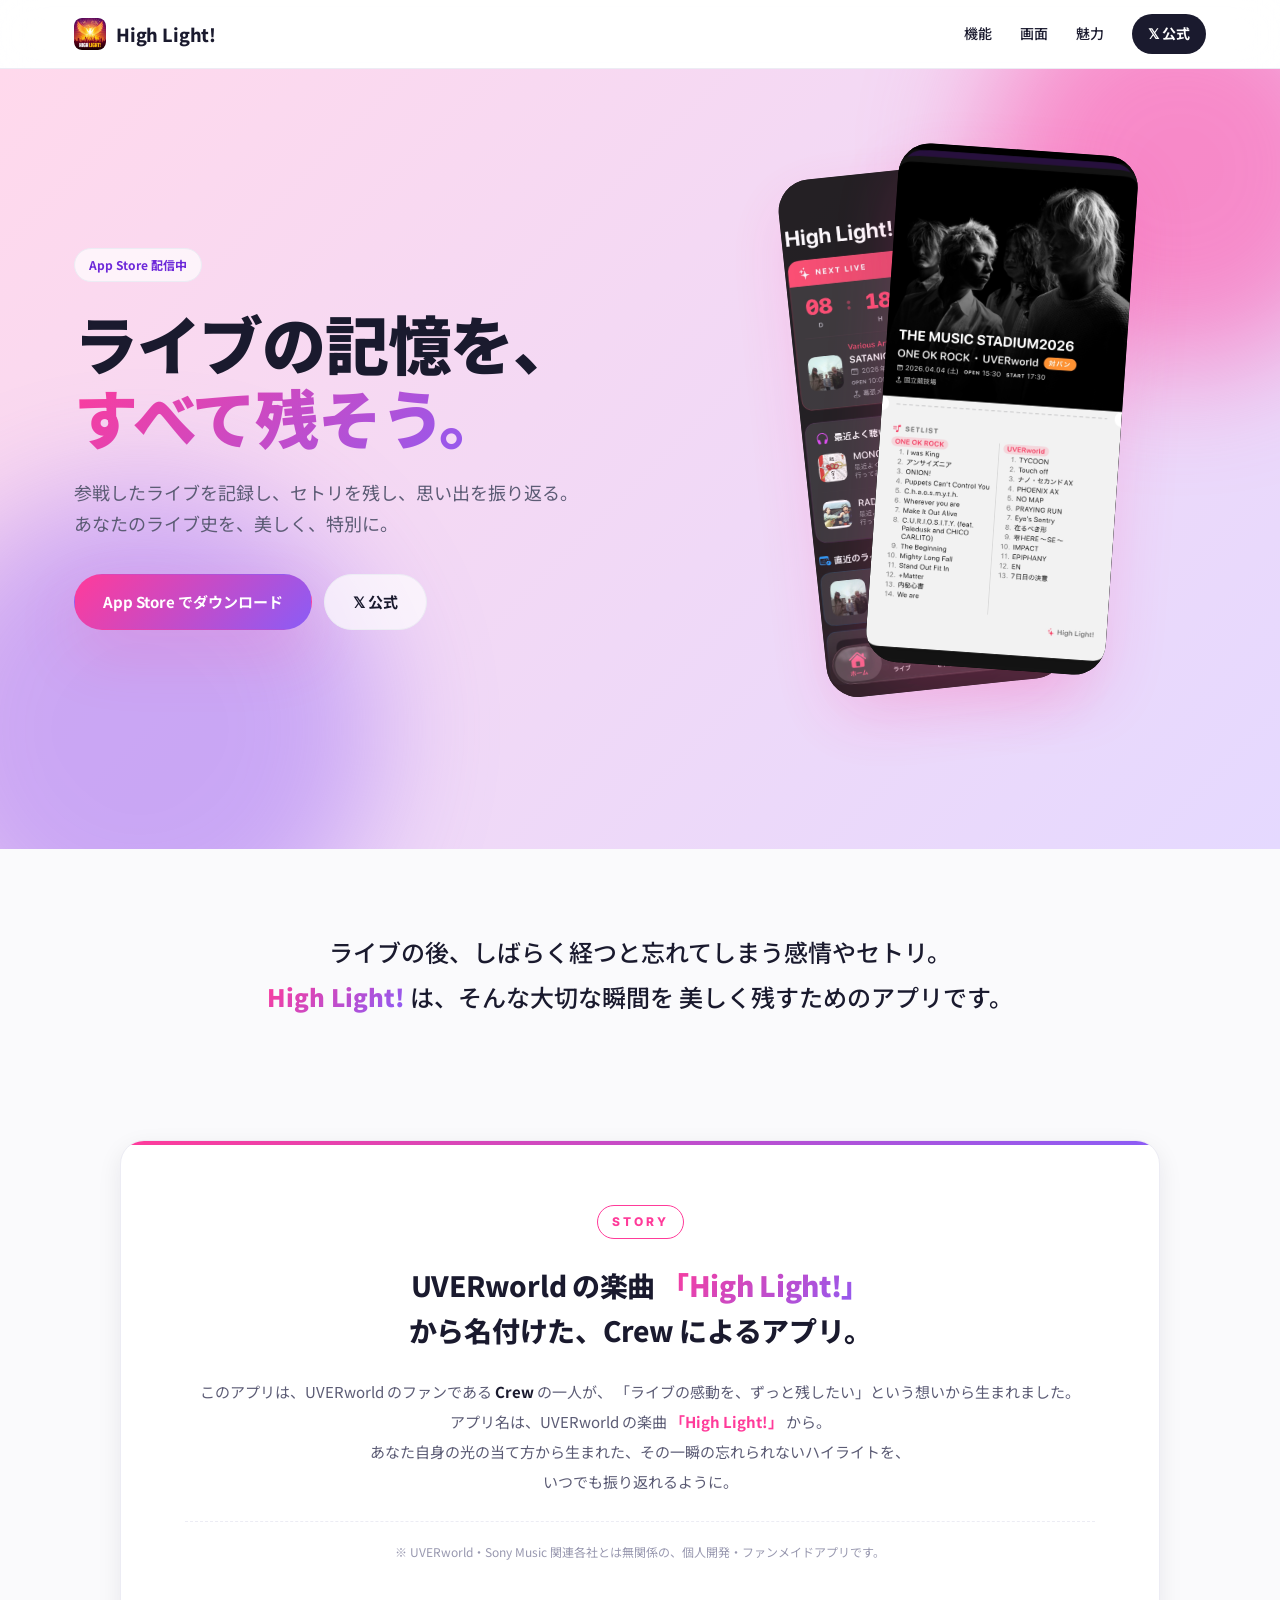
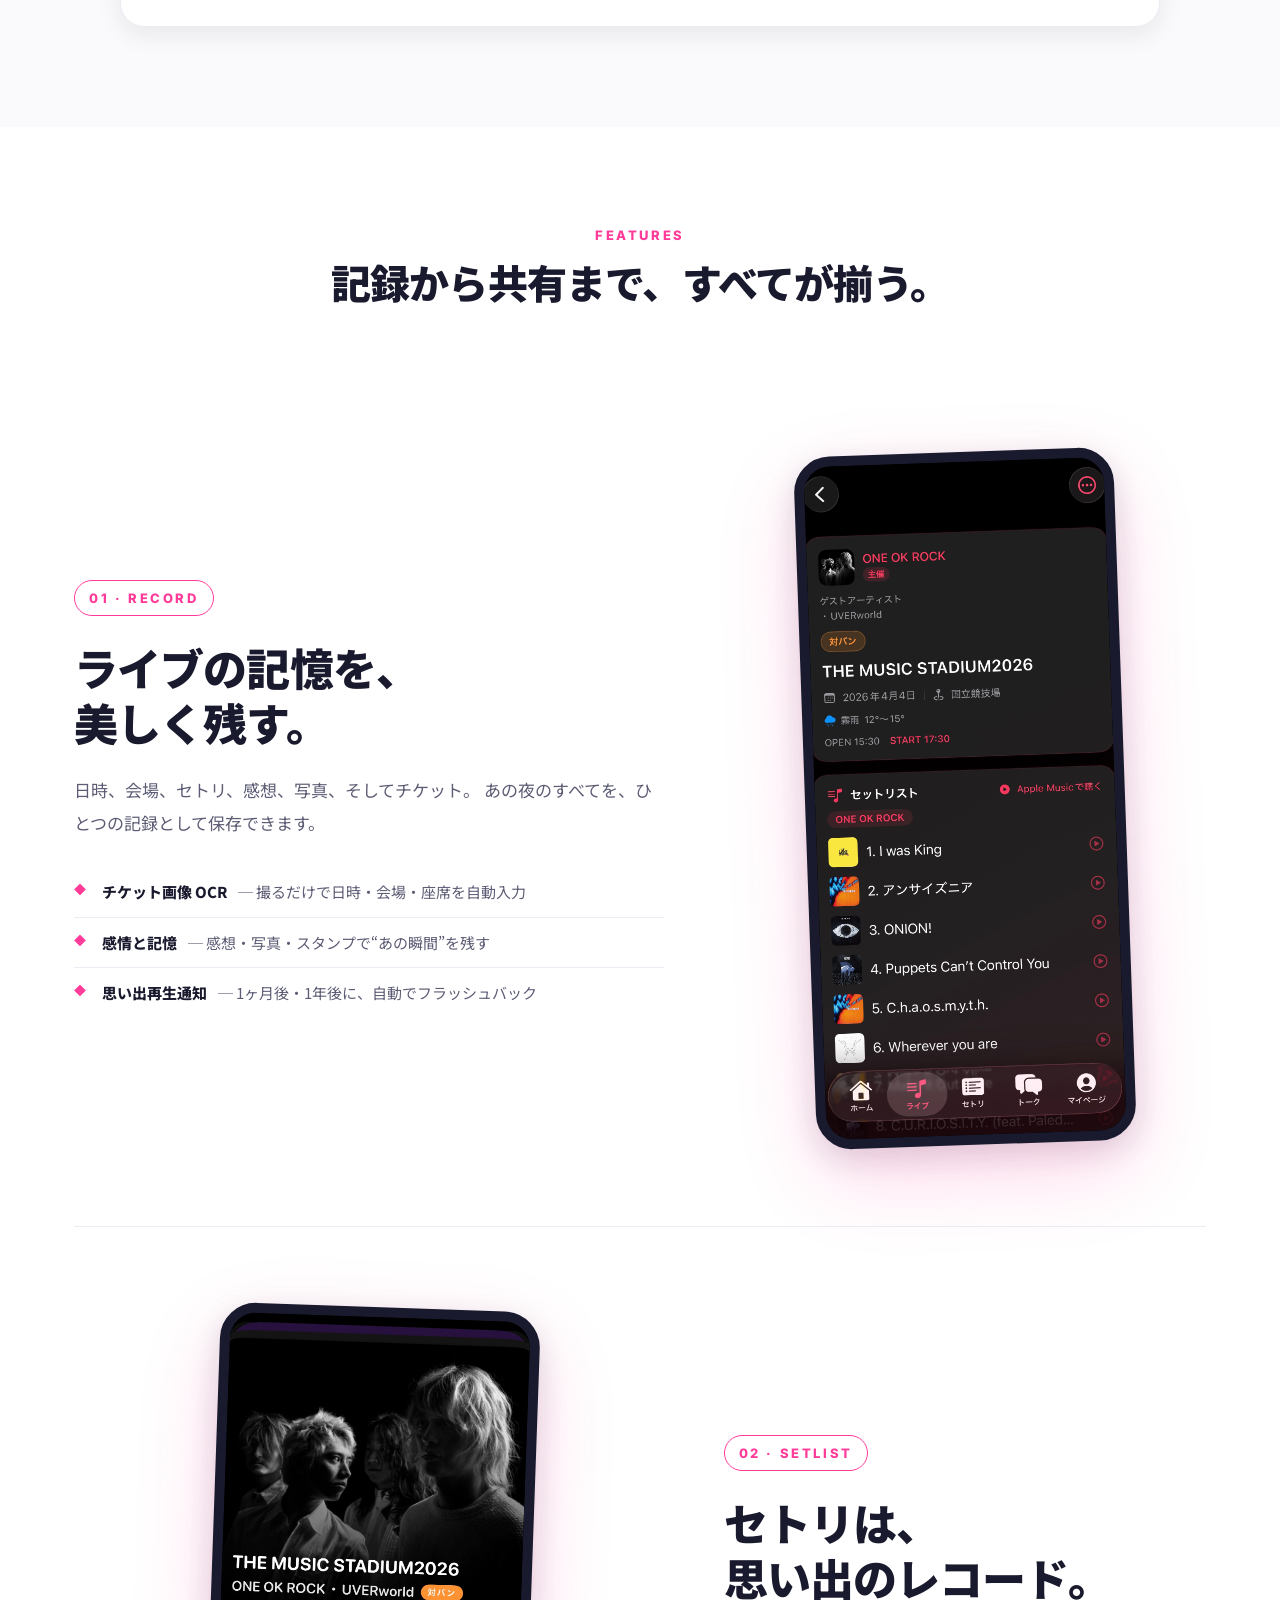
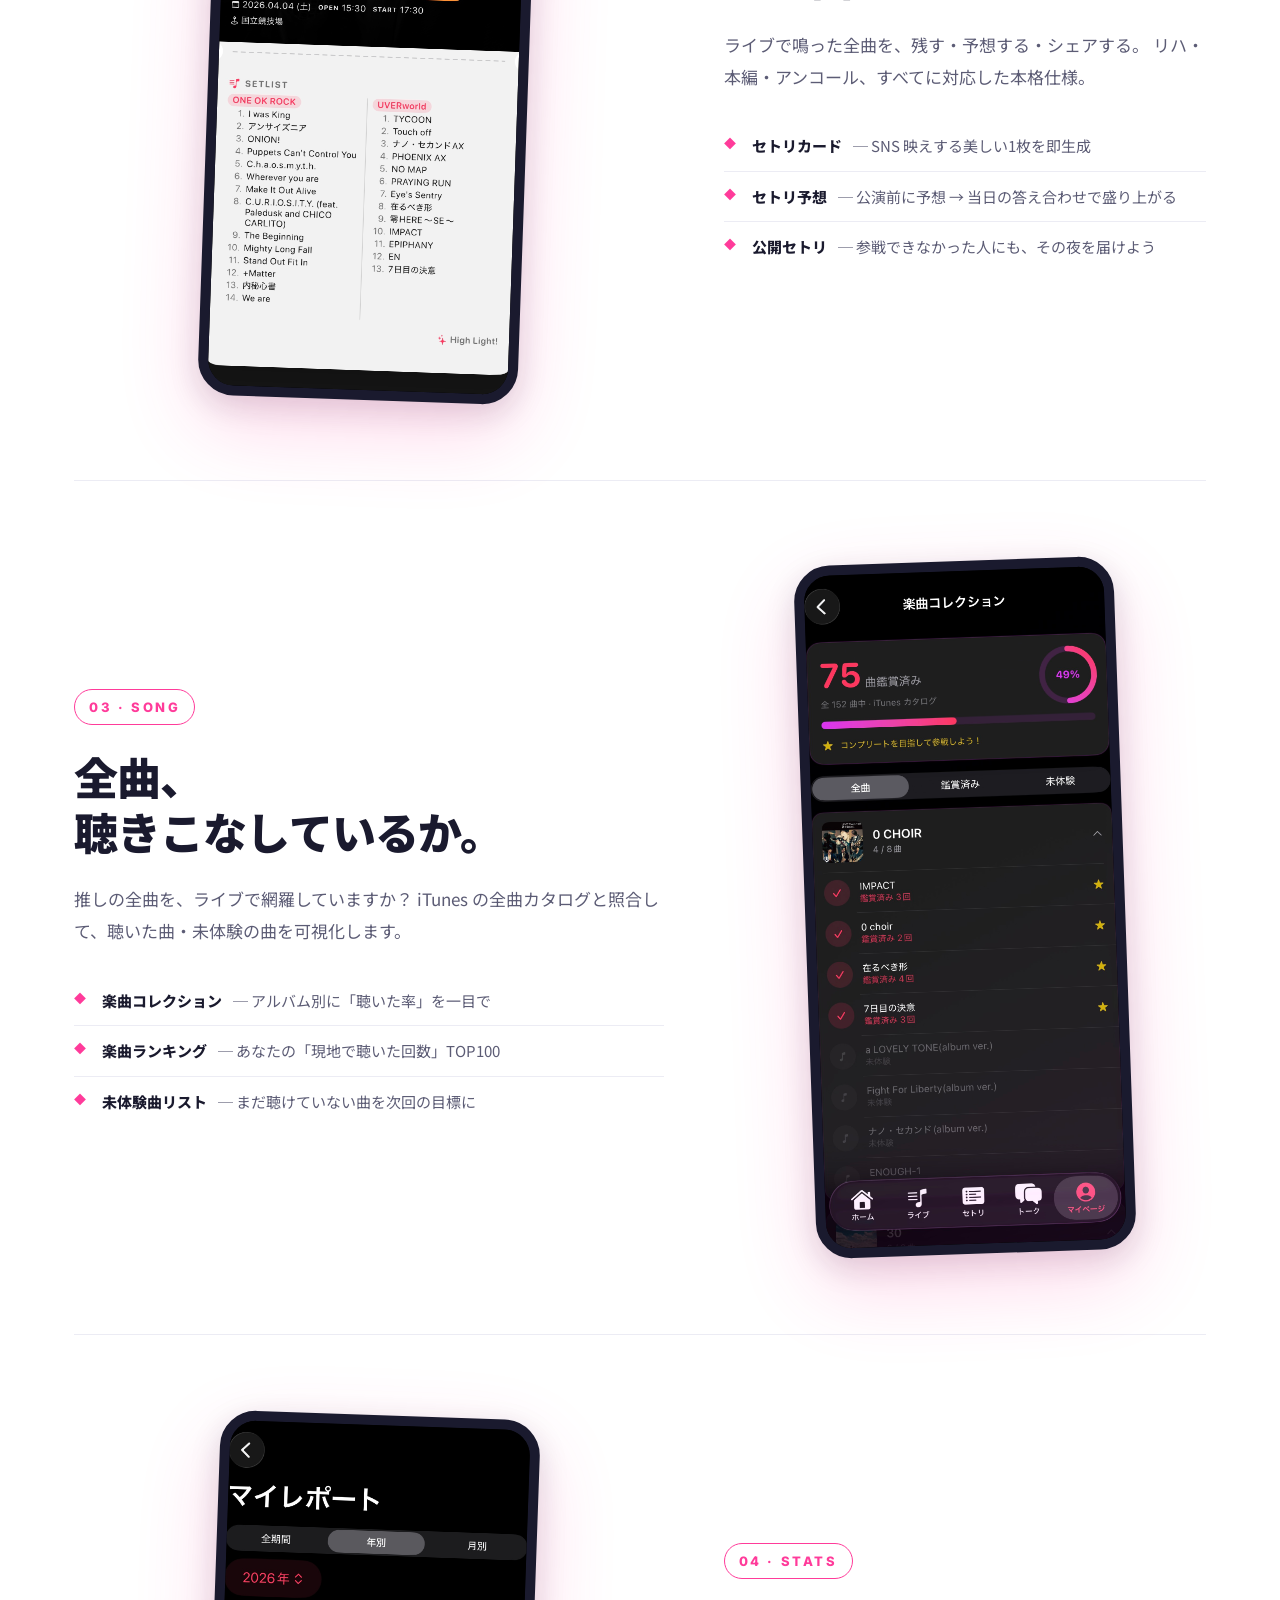
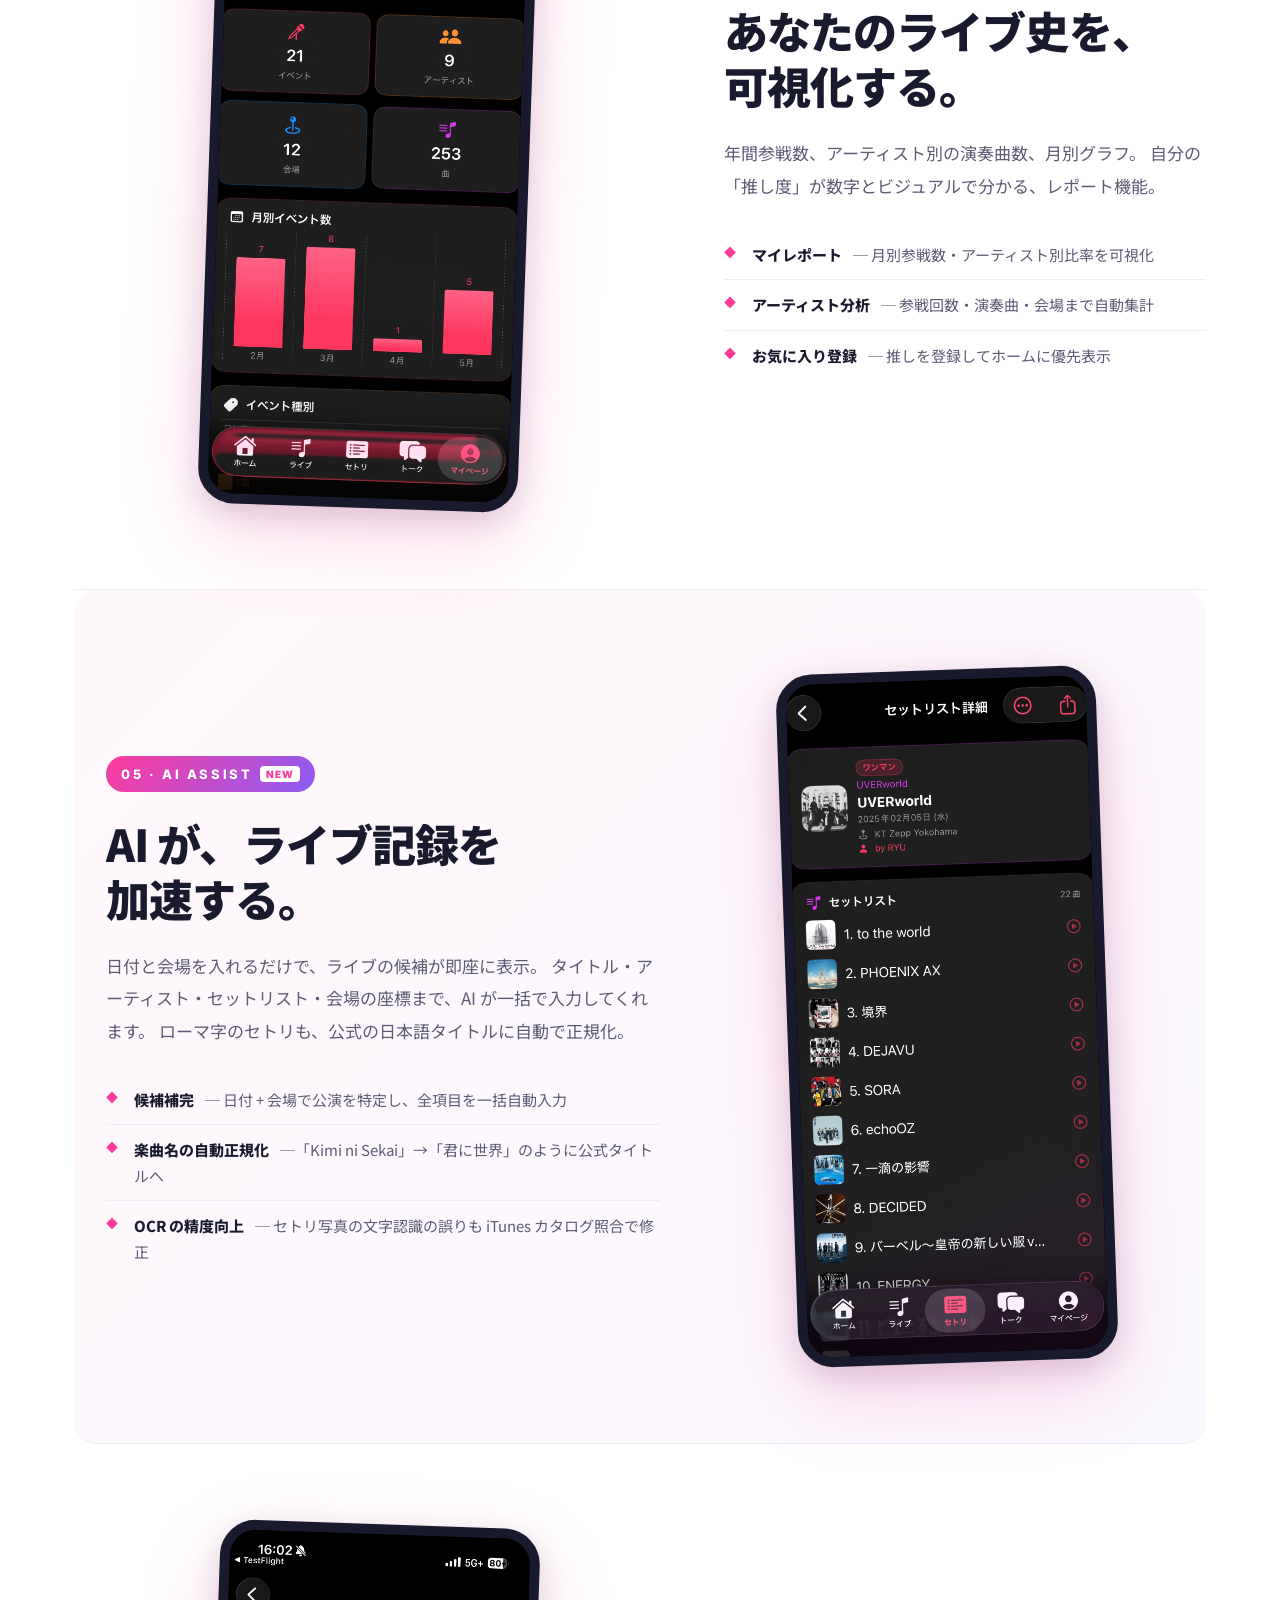
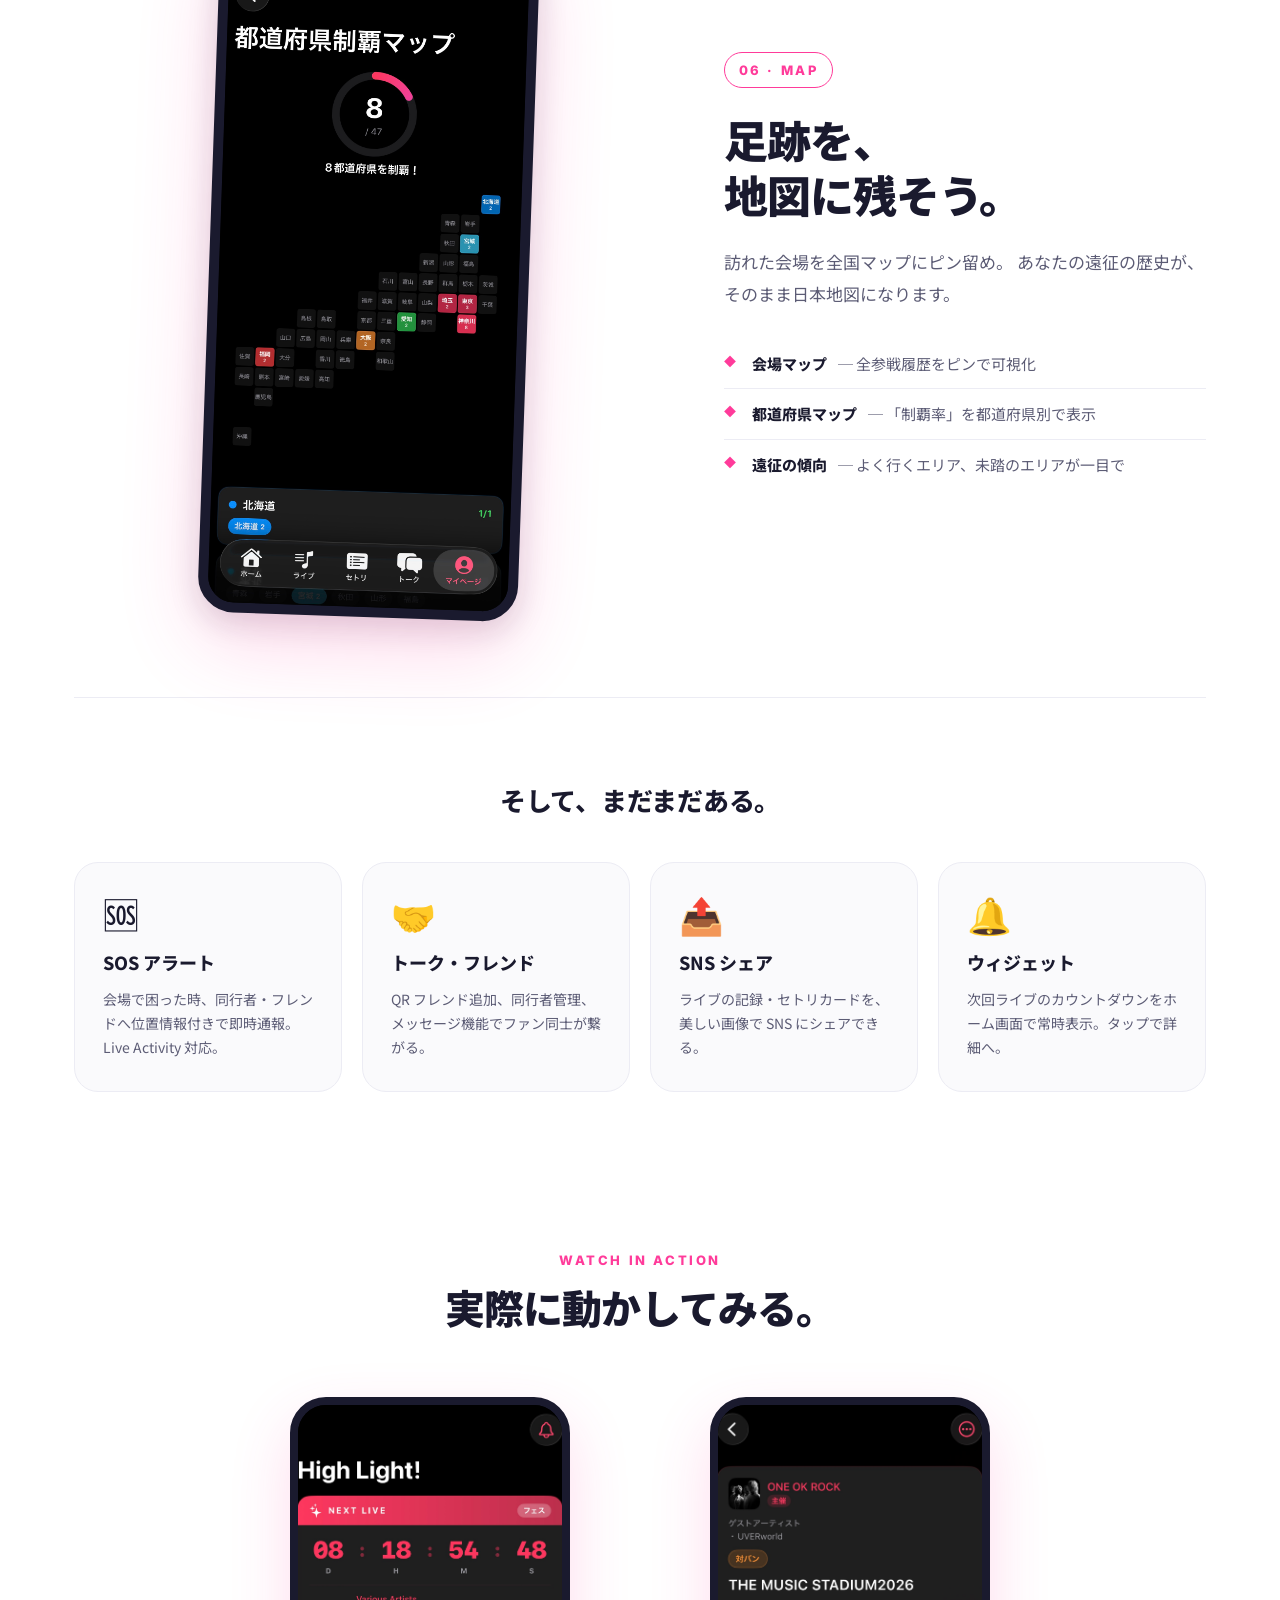
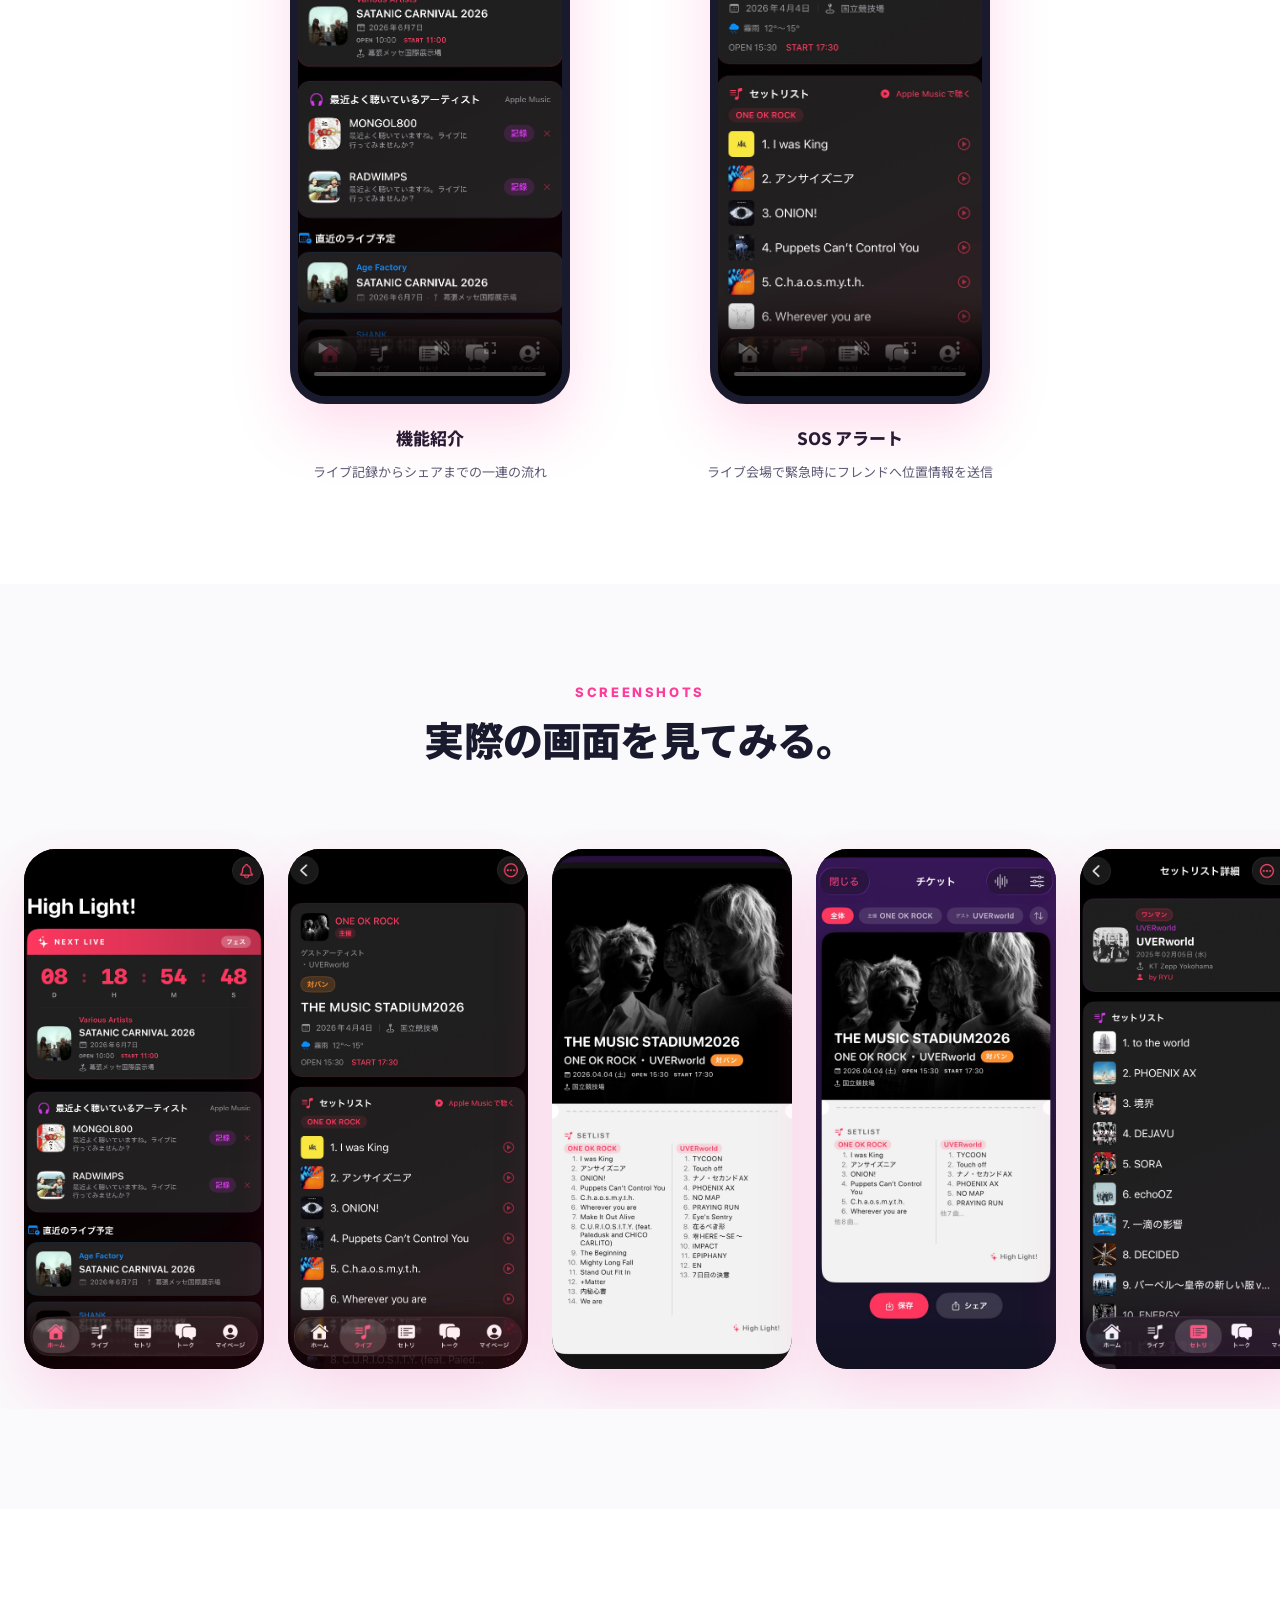
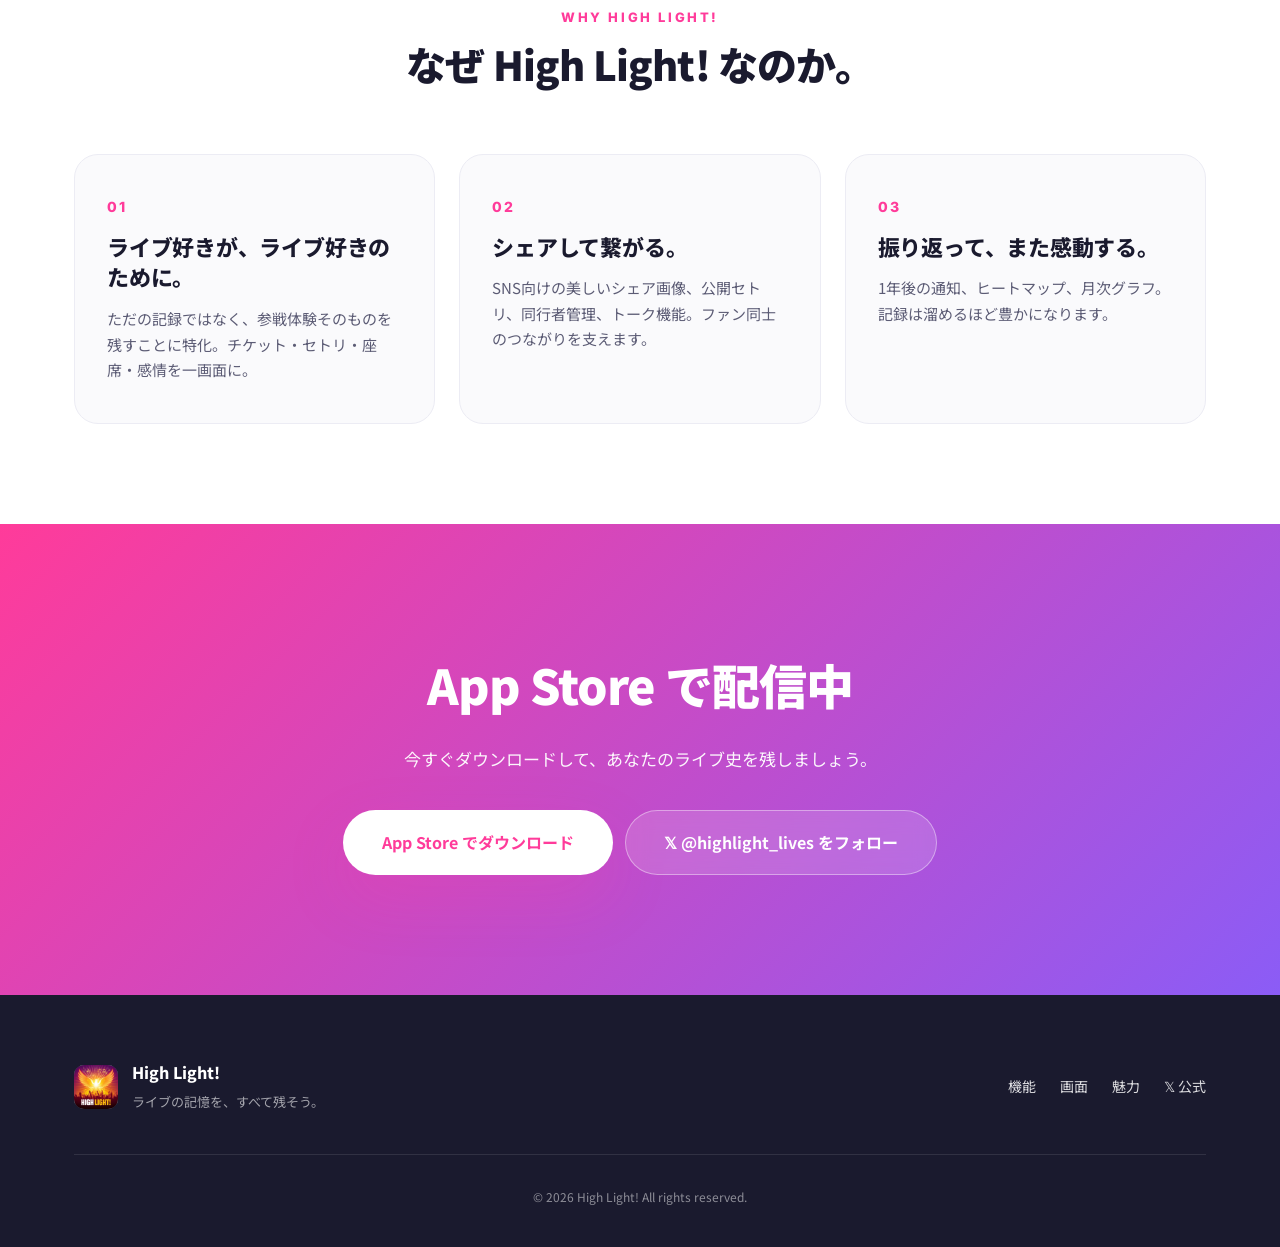
==== commit e76eace9: "feat(lp): AI 連携の機能アピールを追加 【追加内容】 - 5番目のスポットライトとして「05 · AI ASSIST」を新設（NEW バッジ付き）   - 日付+会場で公演候補を即座に補完" ====
--- a/index.html
+++ b/index.html
@@ -6,7 +6,7 @@
   <meta name="theme-color" content="#FF3B9A" />
 
   <title>High Light! — ライブの記憶を、すべて残そう。</title>
-  <meta name="description" content="ライブ参戦記録・セトリ管理・楽曲コレクション・統計レポート・SOSアラート・SNSシェアまで。あなたのライブ史を美しく残すiOSアプリ「High Light!」App Store で配信中。" />
+  <meta name="description" content="ライブ参戦記録・セトリ管理・楽曲コレクション・統計レポート・SOSアラート・SNSシェアまで。AIが日付+会場から公演候補を補完、ローマ字セトリも公式日本語タイトルへ正規化。あなたのライブ史を美しく残すiOSアプリ「High Light!」App Store で配信中。" />
 
   <!-- OGP -->
   <meta property="og:type" content="website" />
@@ -203,10 +203,31 @@
         </div>
       </div>
 
-      <!-- 5. MAP -->
-      <div class="spotlight">
-        <div class="spotlight-text">
-          <span class="spotlight-label">05 · MAP</span>
+      <!-- 5. AI ASSIST (NEW) -->
+      <div class="spotlight spotlight-ai">
+        <div class="spotlight-text">
+          <span class="spotlight-label spotlight-label-ai">05 · AI ASSIST <span class="badge-new">NEW</span></span>
+          <h3 class="spotlight-title">AI が、ライブ記録を<br />加速する。</h3>
+          <p class="spotlight-lead">
+            日付と会場を入れるだけで、ライブの候補が即座に表示。
+            タイトル・アーティスト・セットリスト・会場の座標まで、AI が一括で入力してくれます。
+            ローマ字のセトリも、公式の日本語タイトルに自動で正規化。
+          </p>
+          <ul class="spotlight-list">
+            <li><strong>候補補完</strong> ─ 日付 + 会場で公演を特定し、全項目を一括自動入力</li>
+            <li><strong>楽曲名の自動正規化</strong> ─「Kimi ni Sekai」→「君に世界」のように公式タイトルへ</li>
+            <li><strong>OCR の精度向上</strong> ─ セトリ写真の文字認識の誤りも iTunes カタログ照合で修正</li>
+          </ul>
+        </div>
+        <div class="spotlight-image">
+          <div class="phone-tilt"><img src="assets/screenshots/setlist_detail1.jpeg" alt="AI 自動入力" /></div>
+        </div>
+      </div>
+
+      <!-- 6. MAP -->
+      <div class="spotlight reversed">
+        <div class="spotlight-text">
+          <span class="spotlight-label">06 · MAP</span>
           <h3 class="spotlight-title">足跡を、<br />地図に残そう。</h3>
           <p class="spotlight-lead">
             訪れた会場を全国マップにピン留め。
--- a/styles.css
+++ b/styles.css
@@ -513,7 +513,9 @@
 }
 
 .spotlight-label {
-  display: inline-block;
+  display: inline-flex;
+  align-items: center;
+  gap: 8px;
   font-family: 'Inter', sans-serif;
   font-size: 13px;
   font-weight: 800;
@@ -523,6 +525,41 @@
   border: 1.5px solid var(--pink);
   border-radius: var(--radius-pill);
   margin-bottom: 24px;
+}
+
+/* AI スポットライト専用：ホロ系のグラデで他と差別化 */
+.spotlight-label-ai {
+  background: var(--grad);
+  color: #fff;
+  border-color: transparent;
+}
+
+.badge-new {
+  font-size: 10px;
+  font-weight: 900;
+  letter-spacing: 0.1em;
+  padding: 2px 6px;
+  background: #fff;
+  color: var(--pink);
+  border-radius: 4px;
+  line-height: 1.2;
+}
+
+/* AI スポットライト：背景に薄いグラデーション */
+.spotlight-ai {
+  position: relative;
+  background: linear-gradient(
+    135deg,
+    rgba(255, 59, 154, 0.04) 0%,
+    rgba(139, 92, 246, 0.04) 100%
+  );
+  border-radius: var(--radius-lg);
+  padding-left: 32px;
+  padding-right: 32px;
+}
+
+@media (max-width: 880px) {
+  .spotlight-ai { padding-left: 20px; padding-right: 20px; }
 }
 
 .spotlight-title {
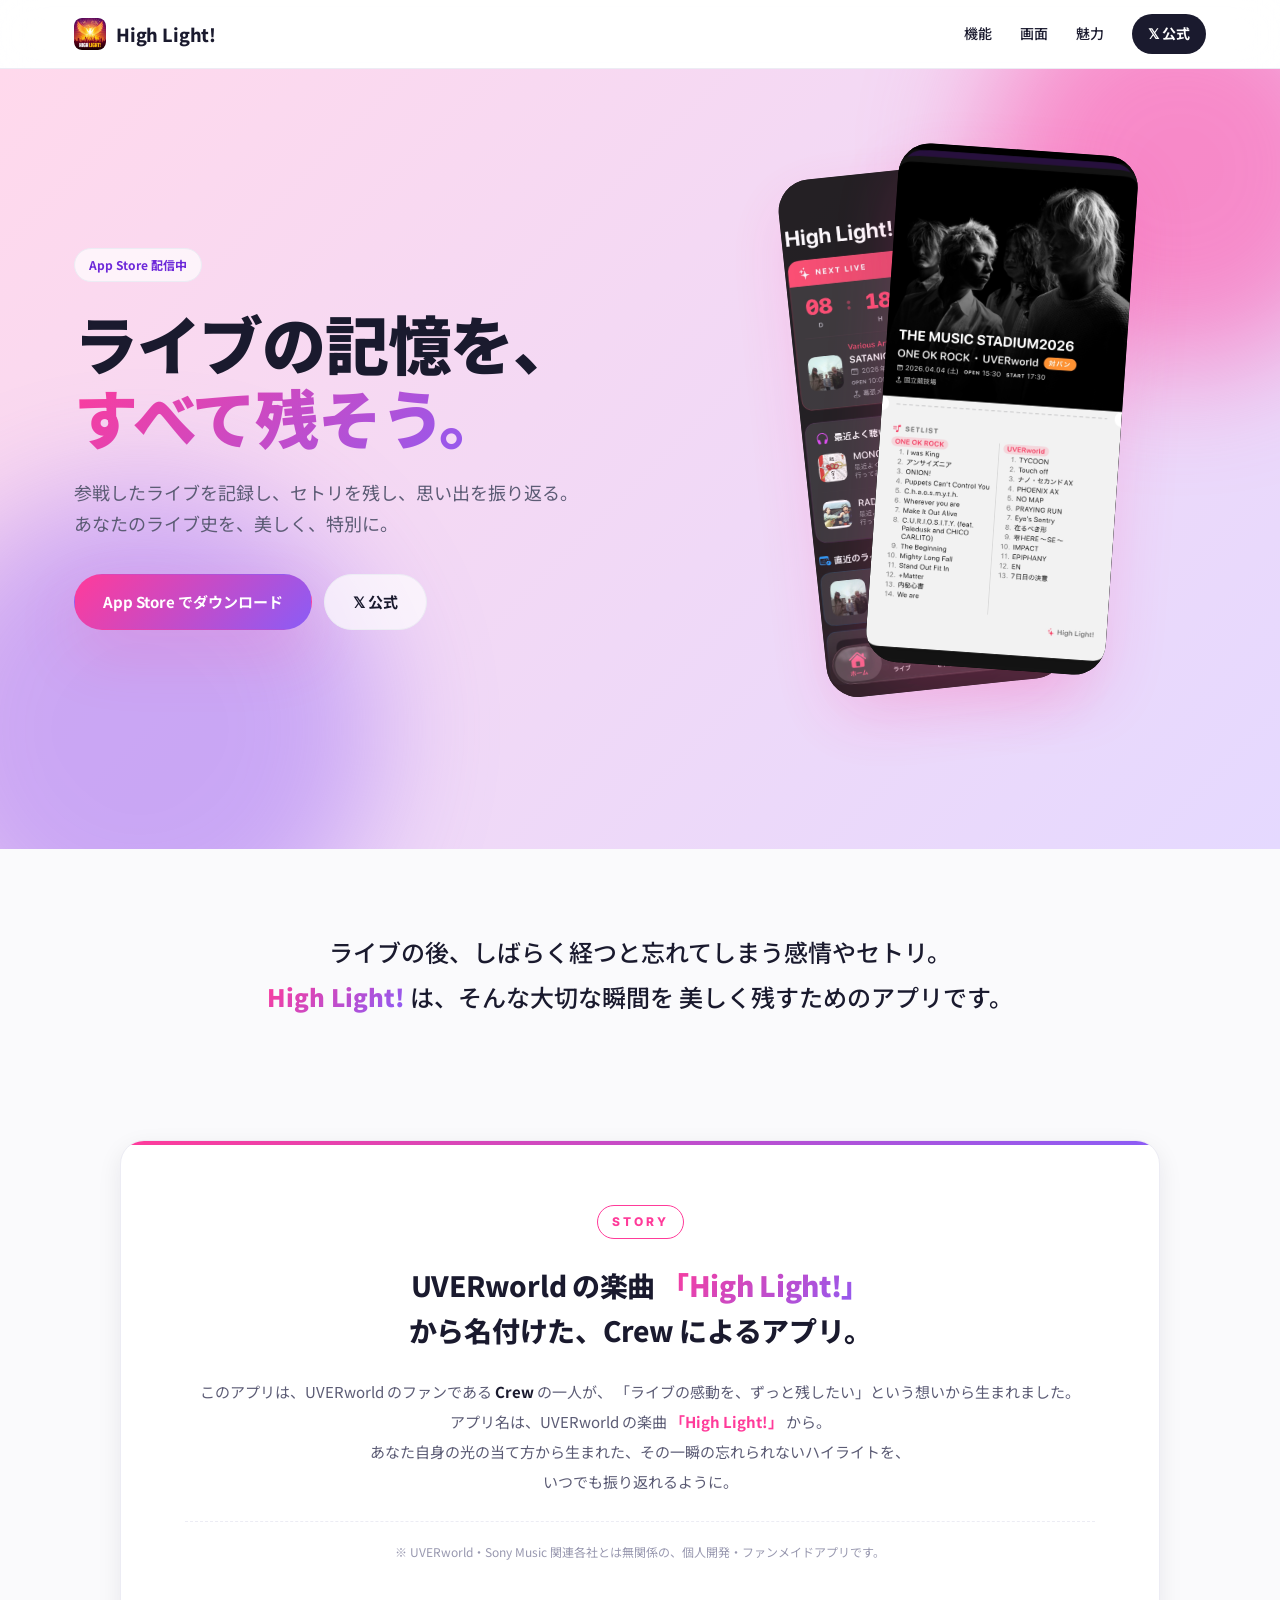
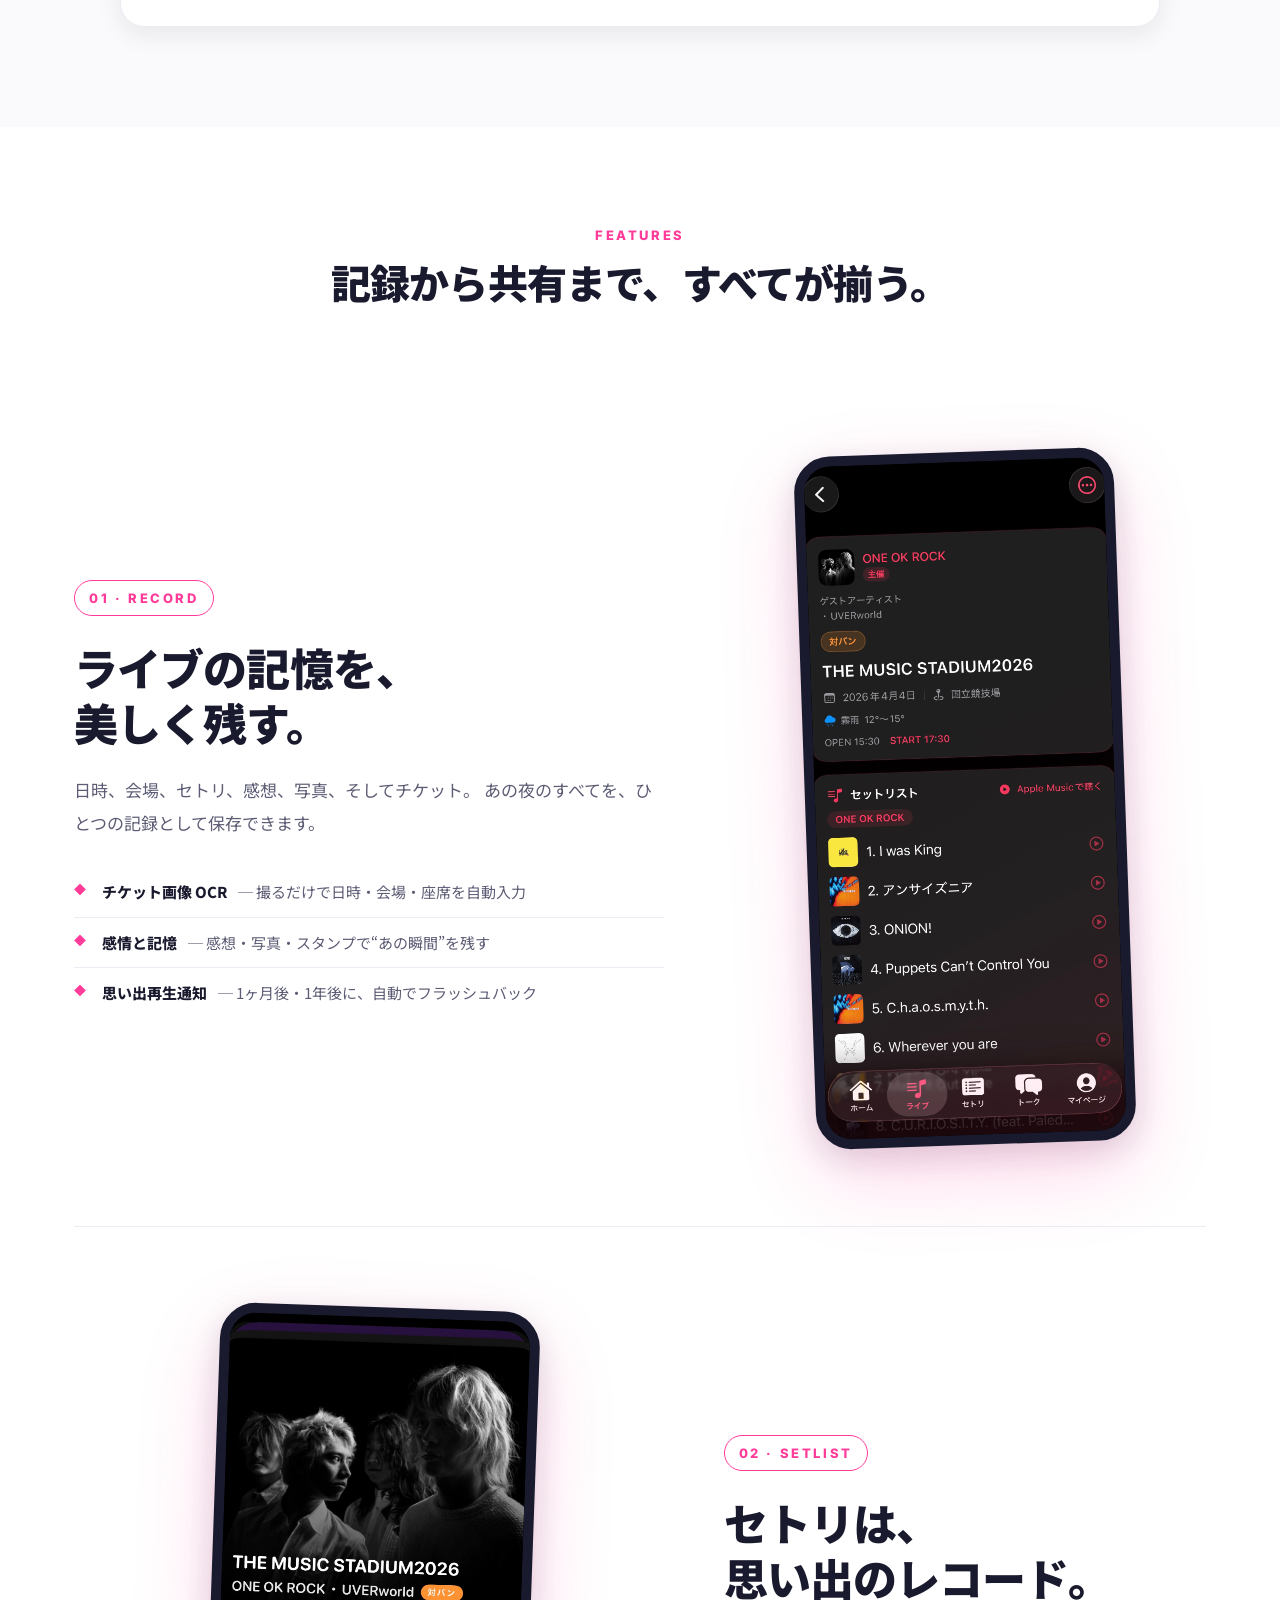
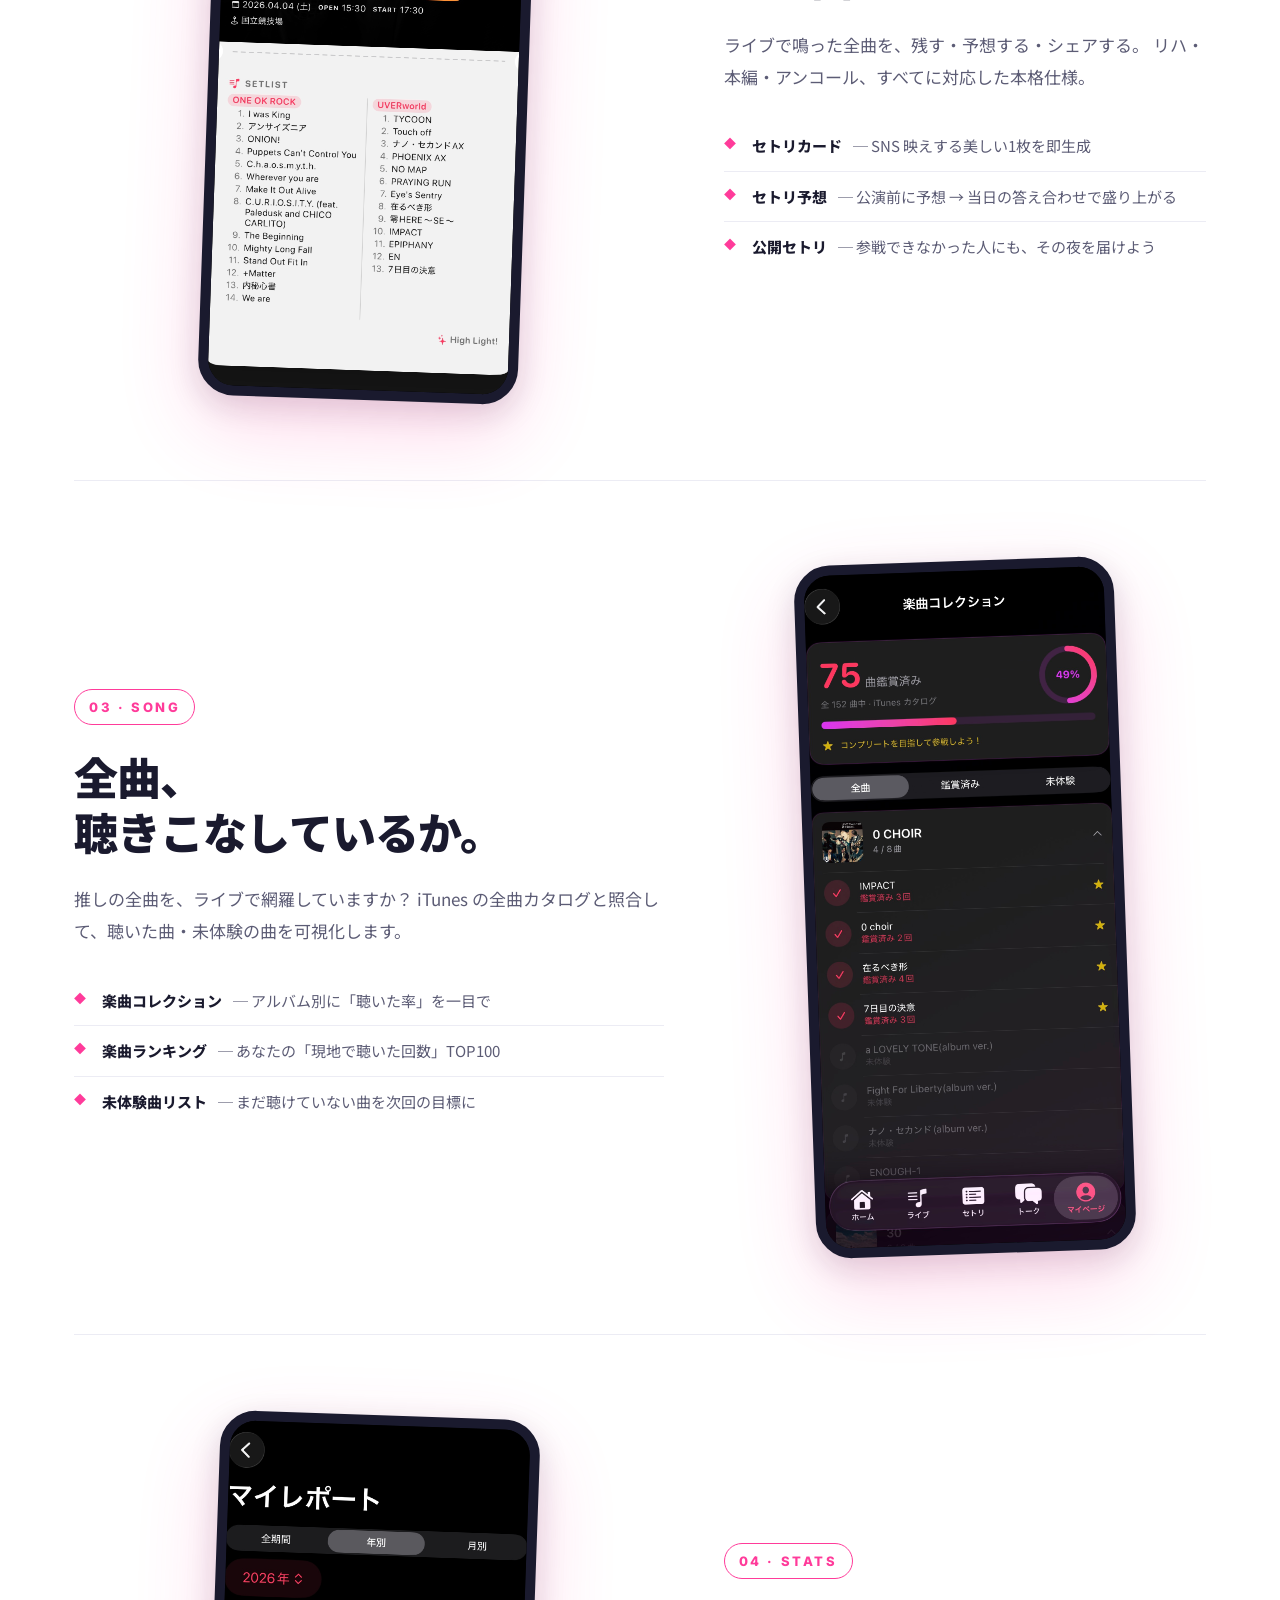
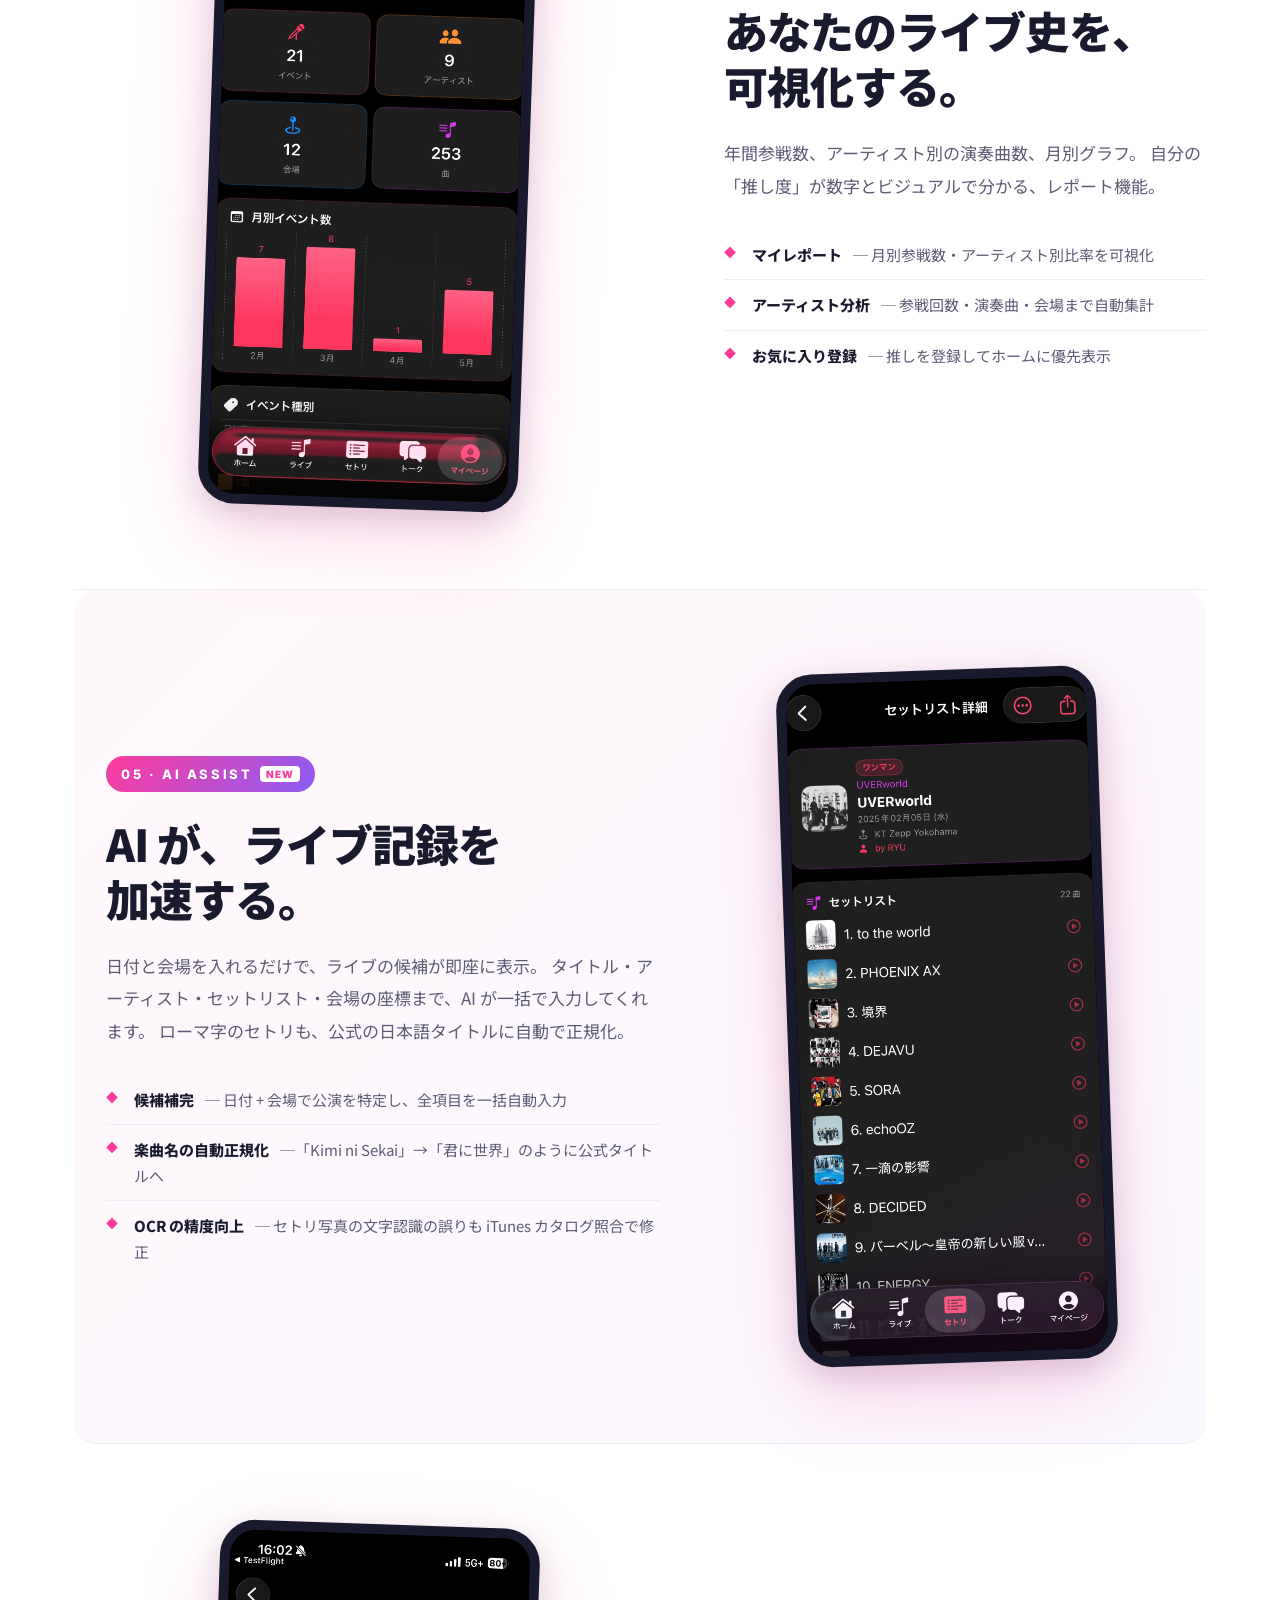
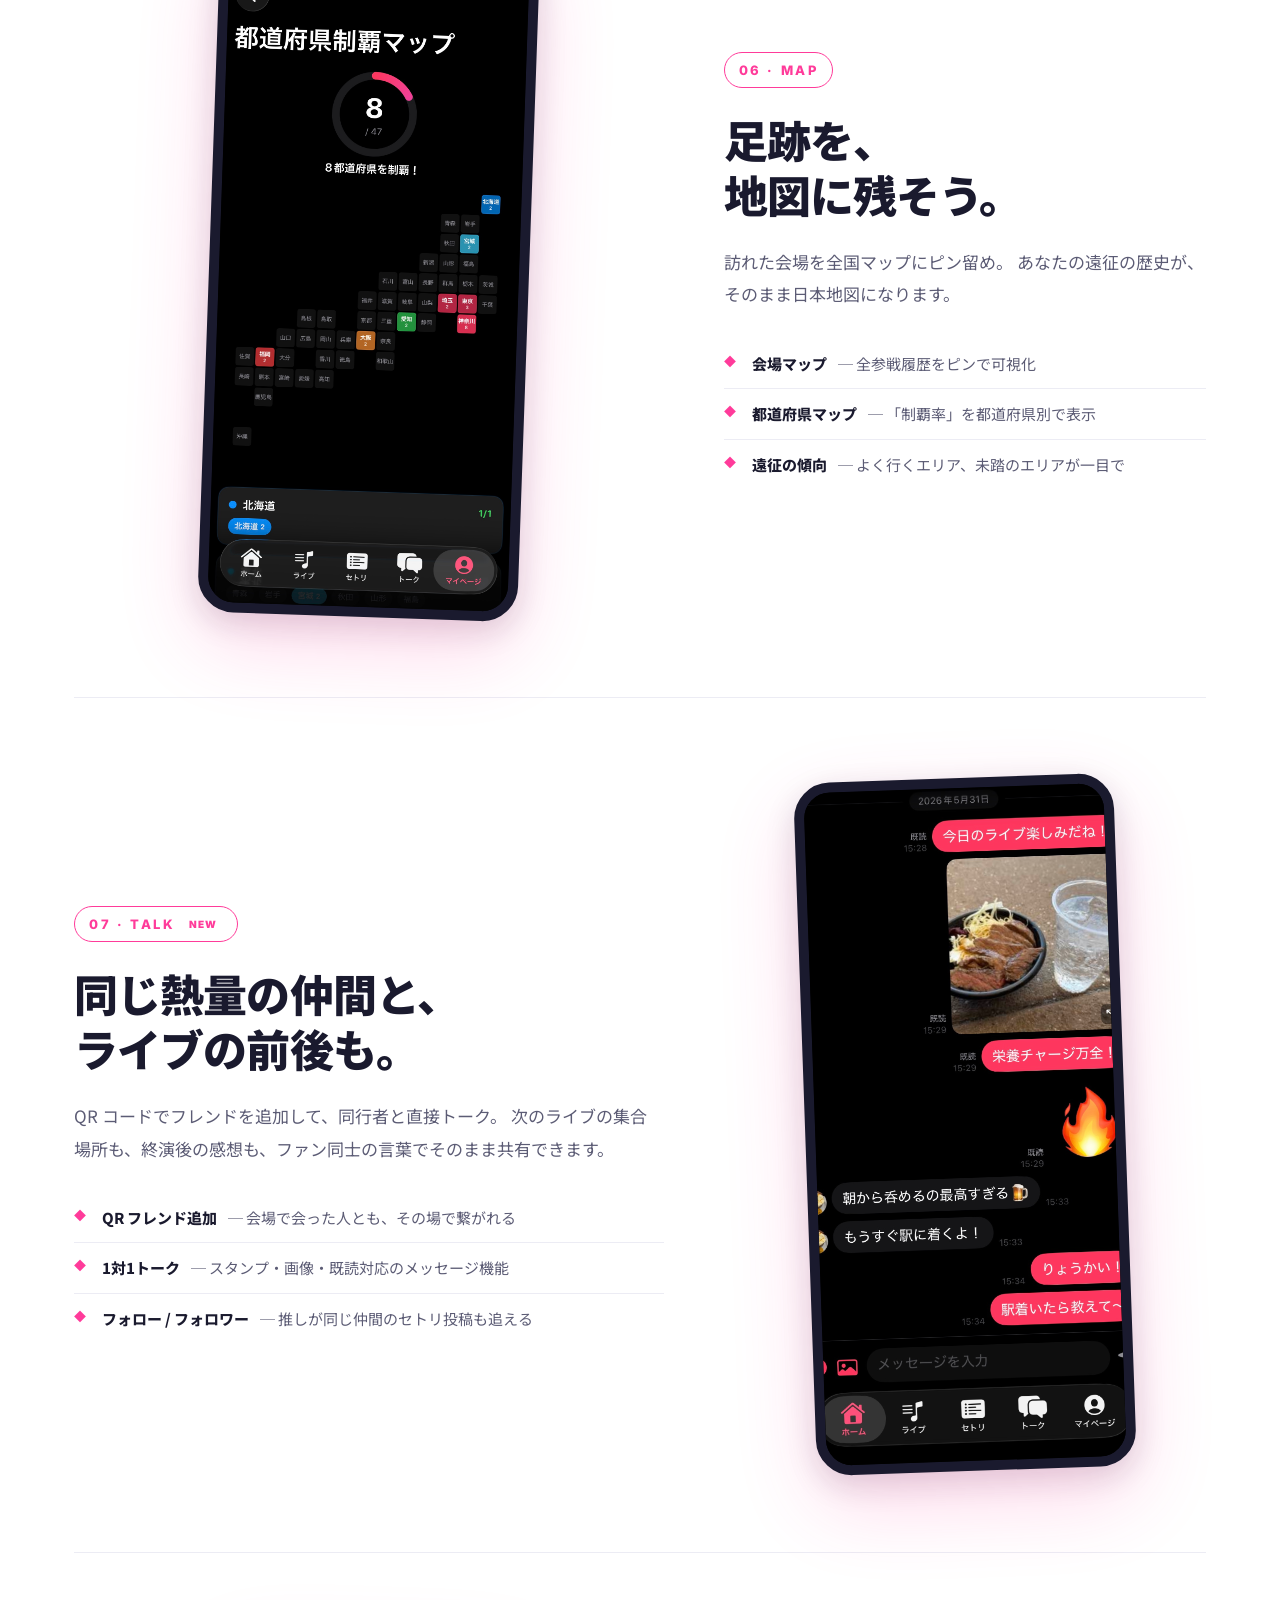
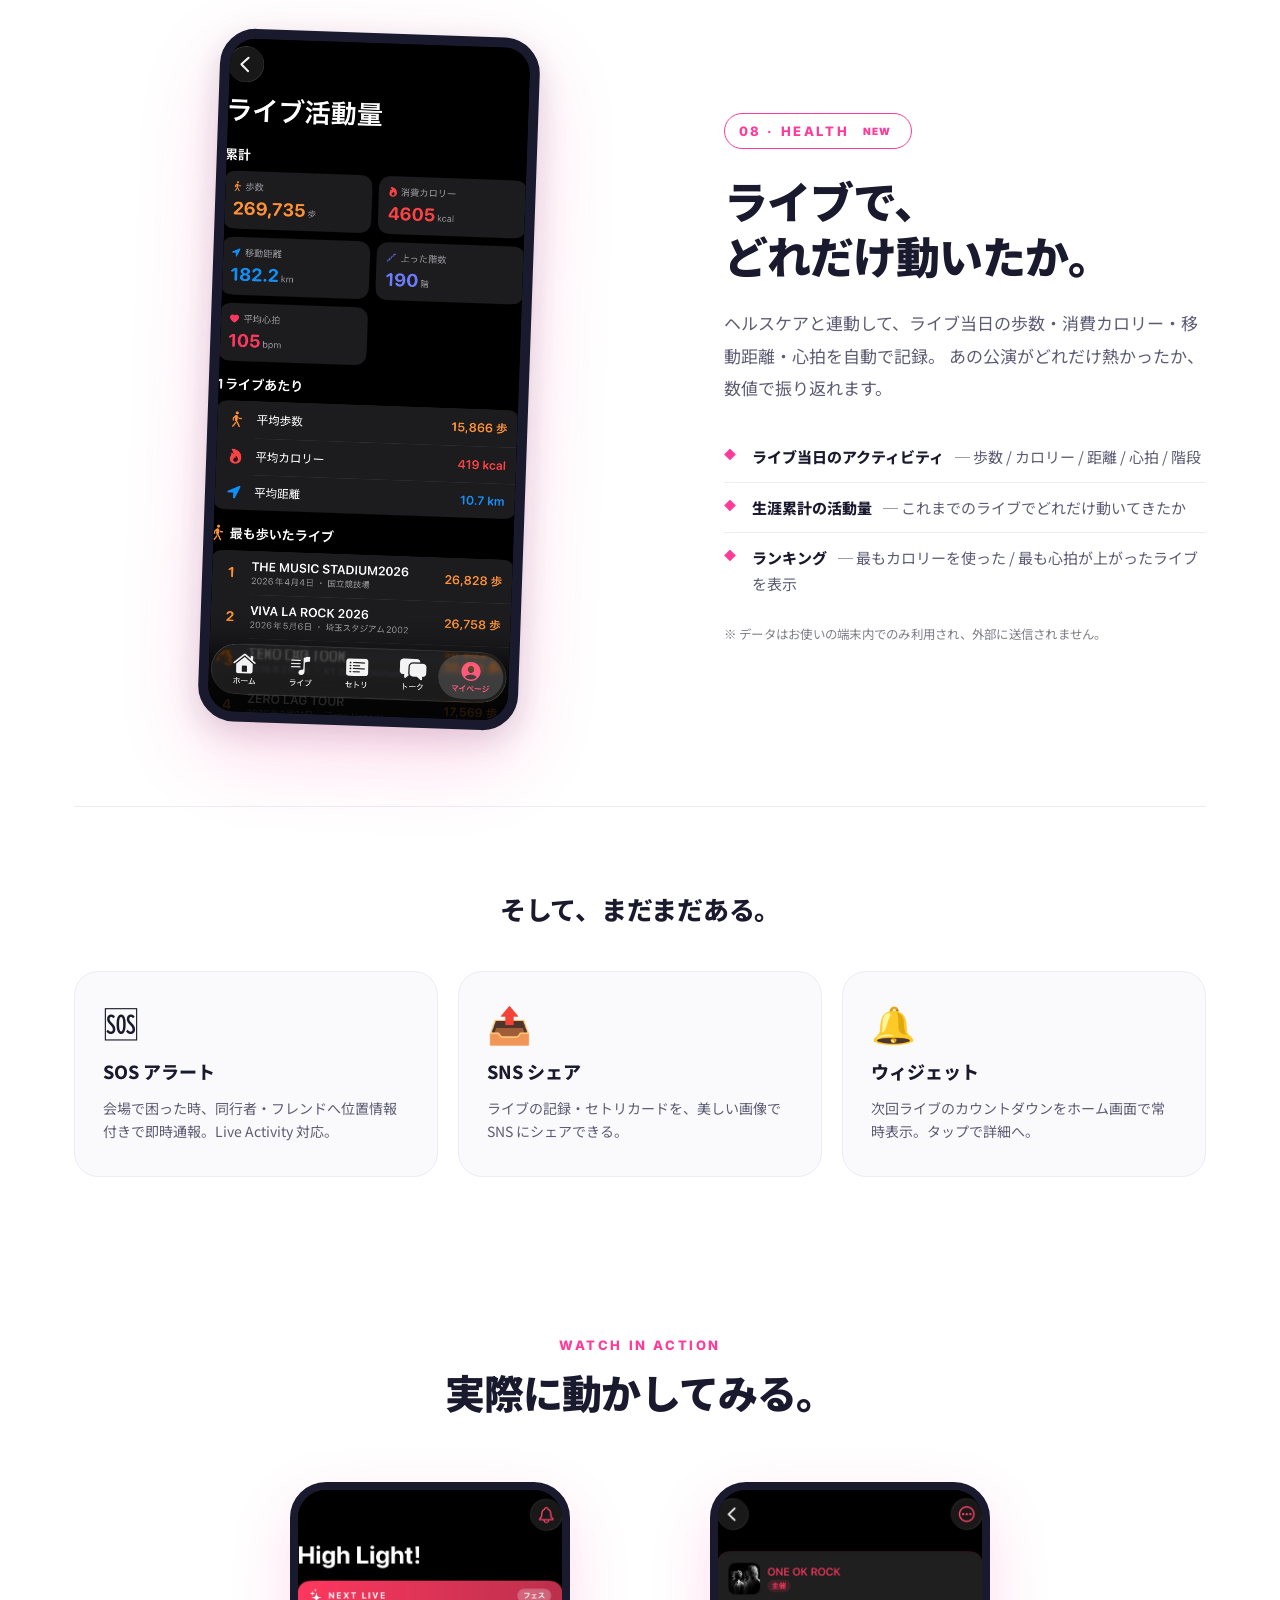
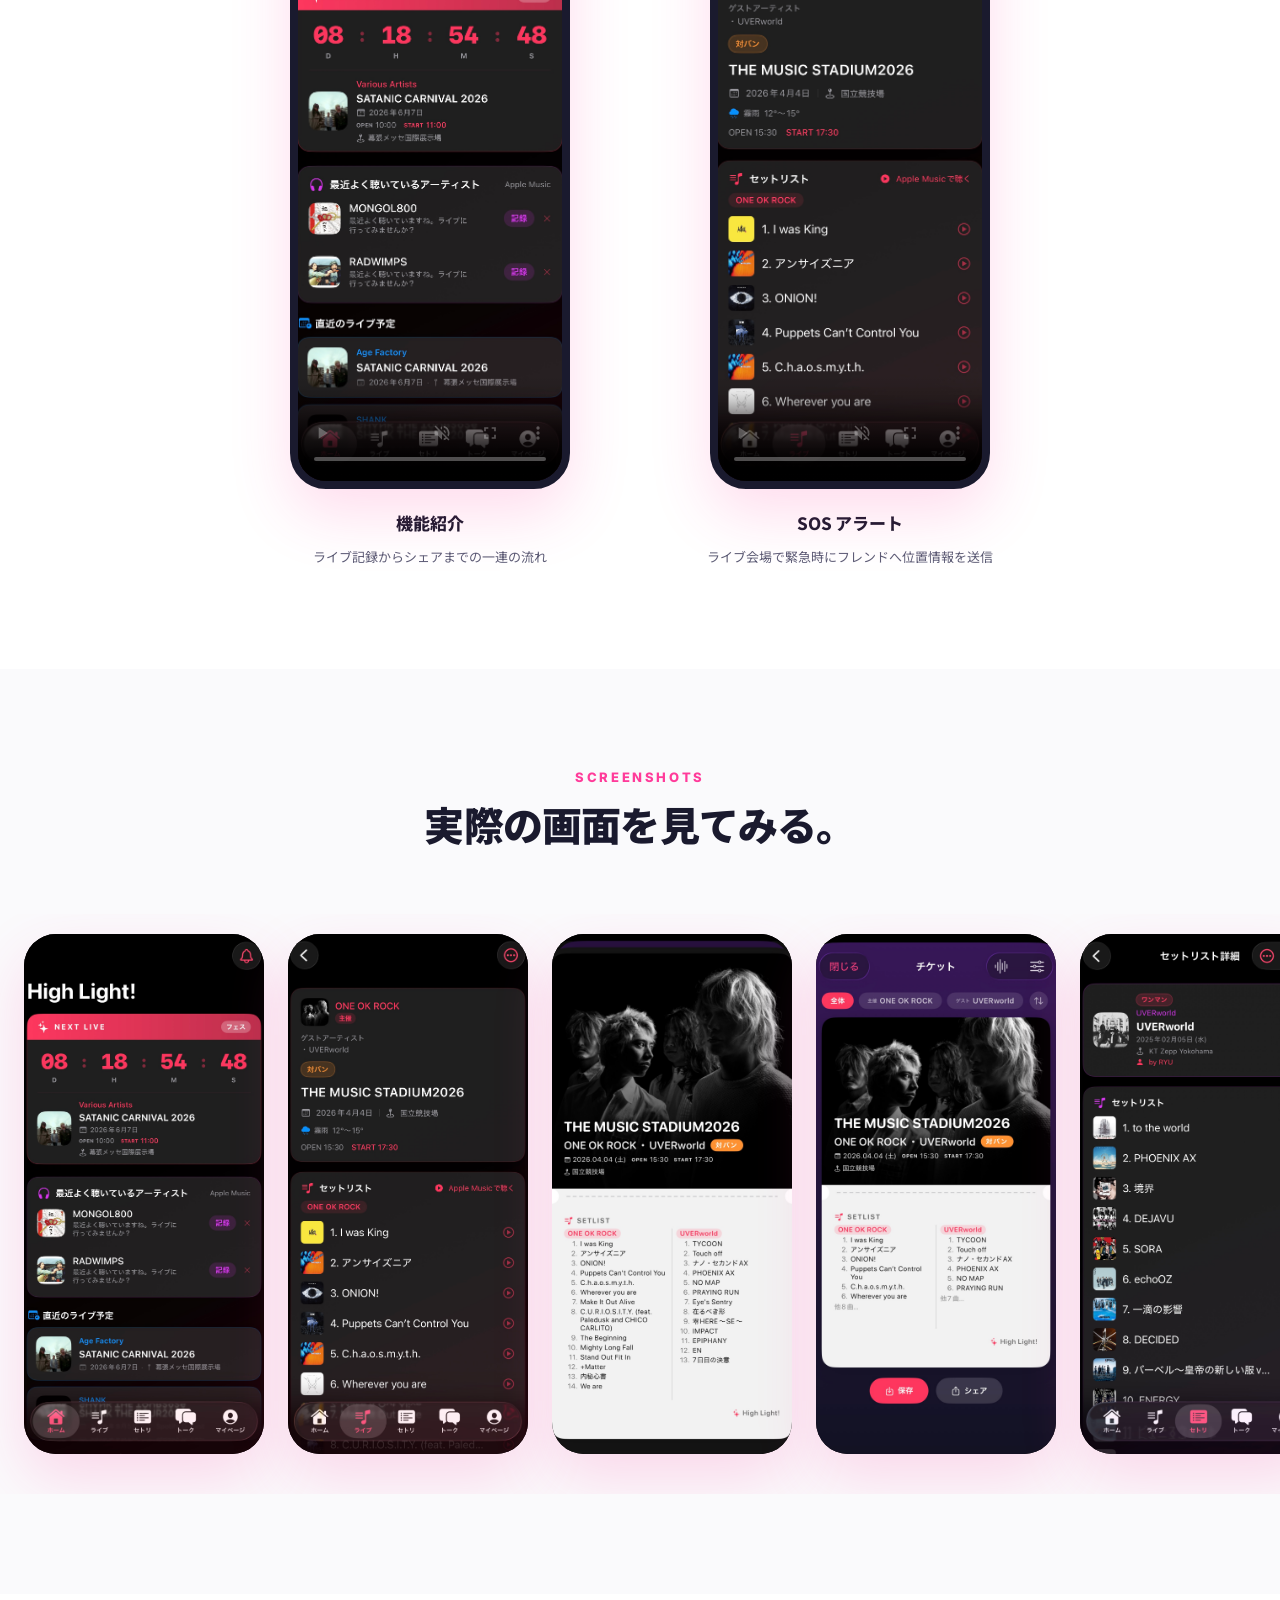
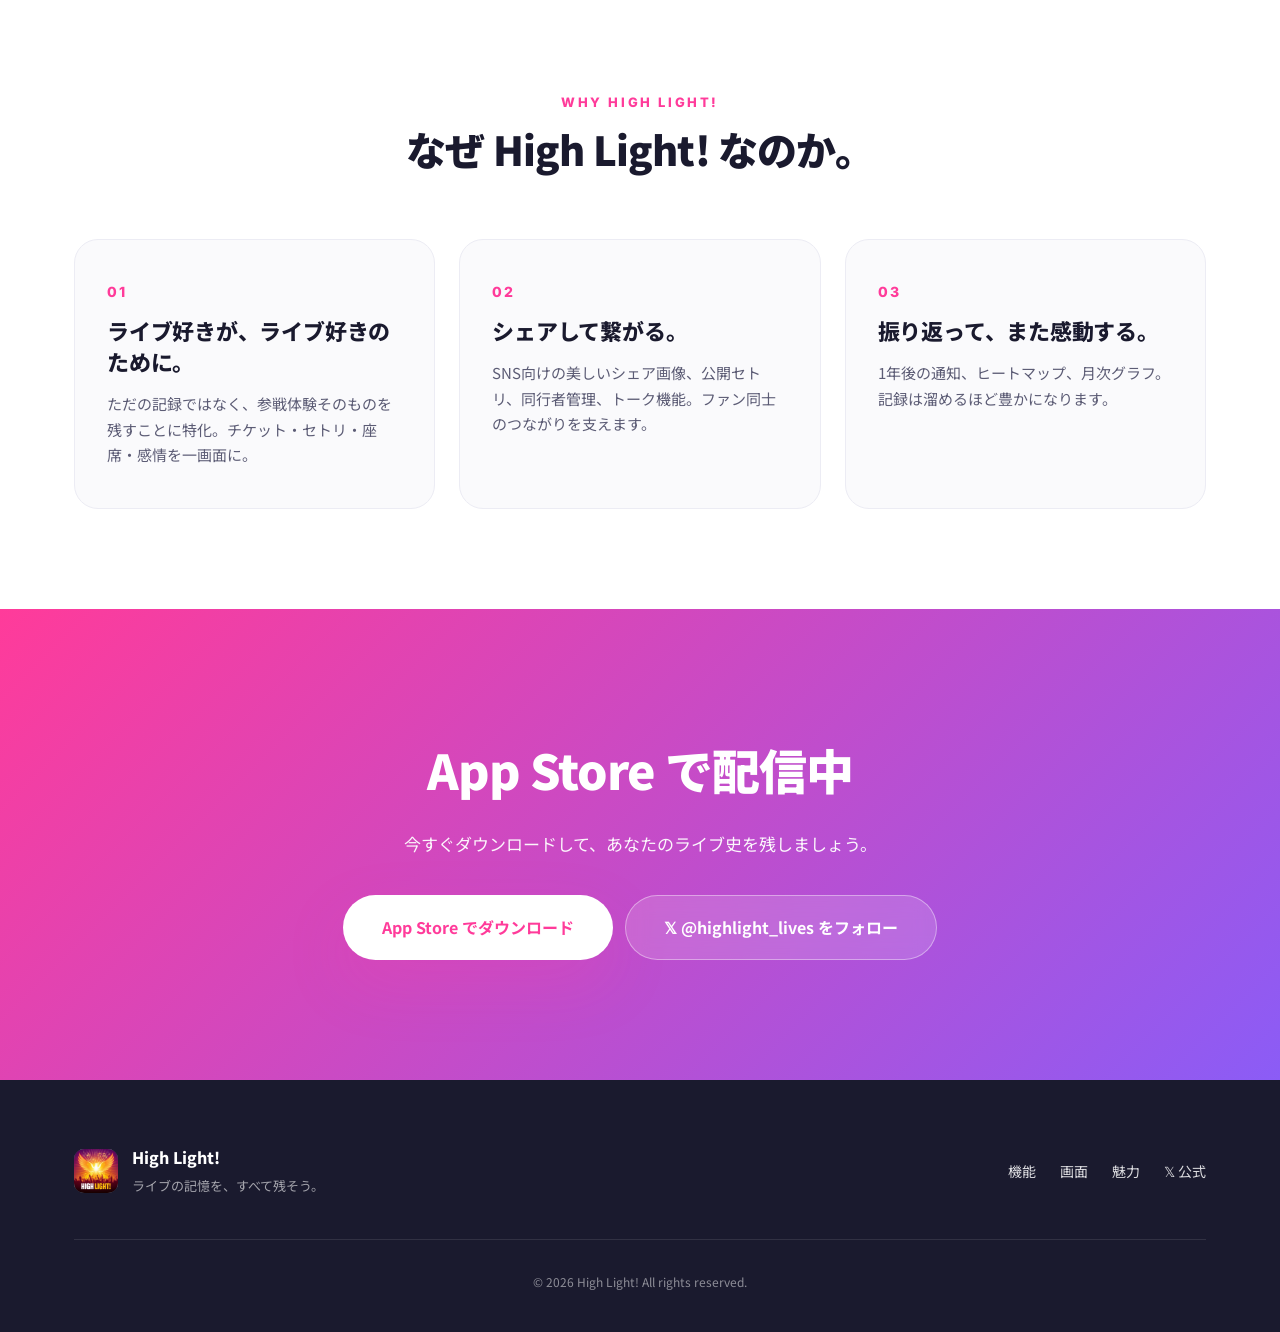
==== commit 01e6e8a8: "feat(lp): v1.1.8 機能（トーク・ヘルスケア連動）をスポットライトに追加 - 07 · TALK (NEW): QRフレンド追加・1対1トーク・フォロー - 08 · HEALTH (N" ====
--- a/index.html
+++ b/index.html
@@ -6,12 +6,12 @@
   <meta name="theme-color" content="#FF3B9A" />
 
   <title>High Light! — ライブの記憶を、すべて残そう。</title>
-  <meta name="description" content="ライブ参戦記録・セトリ管理・楽曲コレクション・統計レポート・SOSアラート・SNSシェアまで。AIが日付+会場から公演候補を補完、ローマ字セトリも公式日本語タイトルへ正規化。あなたのライブ史を美しく残すiOSアプリ「High Light!」App Store で配信中。" />
+  <meta name="description" content="ライブ参戦記録・セトリ管理・楽曲コレクション・統計レポート・トーク・ヘルスケア連動・SOSアラート・SNSシェアまで。AIが日付+会場から公演候補を補完、ローマ字セトリも公式日本語タイトルへ正規化。あなたのライブ史を美しく残すiOSアプリ「High Light!」App Store で配信中。" />
 
   <!-- OGP -->
   <meta property="og:type" content="website" />
   <meta property="og:title" content="High Light! — ライブの記憶を、すべて残そう。" />
-  <meta property="og:description" content="ライブ参戦記録・セトリ管理・楽曲コレクション・SNSシェア。あなたのライブ史を美しく残すiOSアプリ。" />
+  <meta property="og:description" content="ライブ参戦記録・セトリ管理・楽曲コレクション・トーク・ヘルスケア連動・SNSシェア。あなたのライブ史を美しく残すiOSアプリ。" />
   <meta property="og:image" content="assets/app-icon.png" />
   <meta property="og:url" content="https://ryu-infinity.github.io/High-Light-App/" />
 
@@ -244,6 +244,47 @@
         </div>
       </div>
 
+      <!-- 7. TALK (NEW) -->
+      <div class="spotlight">
+        <div class="spotlight-text">
+          <span class="spotlight-label">07 · TALK <span class="badge-new">NEW</span></span>
+          <h3 class="spotlight-title">同じ熱量の仲間と、<br />ライブの前後も。</h3>
+          <p class="spotlight-lead">
+            QR コードでフレンドを追加して、同行者と直接トーク。
+            次のライブの集合場所も、終演後の感想も、ファン同士の言葉でそのまま共有できます。
+          </p>
+          <ul class="spotlight-list">
+            <li><strong>QR フレンド追加</strong> ─ 会場で会った人とも、その場で繋がれる</li>
+            <li><strong>1対1トーク</strong> ─ スタンプ・画像・既読対応のメッセージ機能</li>
+            <li><strong>フォロー / フォロワー</strong> ─ 推しが同じ仲間のセトリ投稿も追える</li>
+          </ul>
+        </div>
+        <div class="spotlight-image">
+          <div class="phone-tilt"><img src="assets/screenshots/talk.jpeg" alt="トーク機能" /></div>
+        </div>
+      </div>
+
+      <!-- 8. HEALTH (NEW) -->
+      <div class="spotlight reversed">
+        <div class="spotlight-text">
+          <span class="spotlight-label">08 · HEALTH <span class="badge-new">NEW</span></span>
+          <h3 class="spotlight-title">ライブで、<br />どれだけ動いたか。</h3>
+          <p class="spotlight-lead">
+            ヘルスケアと連動して、ライブ当日の歩数・消費カロリー・移動距離・心拍を自動で記録。
+            あの公演がどれだけ熱かったか、数値で振り返れます。
+          </p>
+          <ul class="spotlight-list">
+            <li><strong>ライブ当日のアクティビティ</strong> ─ 歩数 / カロリー / 距離 / 心拍 / 階段</li>
+            <li><strong>生涯累計の活動量</strong> ─ これまでのライブでどれだけ動いてきたか</li>
+            <li><strong>ランキング</strong> ─ 最もカロリーを使った / 最も心拍が上がったライブを表示</li>
+          </ul>
+          <p class="spotlight-note">※ データはお使いの端末内でのみ利用され、外部に送信されません。</p>
+        </div>
+        <div class="spotlight-image">
+          <div class="phone-tilt"><img src="assets/screenshots/health_detail.jpeg" alt="ライブ当日のヘルスケアデータ" /></div>
+        </div>
+      </div>
+
       <!-- 補助機能カード（4つだけ簡潔に） -->
       <div class="features-extra">
         <h3 class="extra-title">そして、まだまだある。</h3>
@@ -252,11 +293,6 @@
             <div class="feature-icon">🆘</div>
             <h4>SOS アラート</h4>
             <p>会場で困った時、同行者・フレンドへ位置情報付きで即時通報。Live Activity 対応。</p>
-          </div>
-          <div class="feature-card">
-            <div class="feature-icon">🤝</div>
-            <h4>トーク・フレンド</h4>
-            <p>QR フレンド追加、同行者管理、メッセージ機能でファン同士が繋がる。</p>
           </div>
           <div class="feature-card">
             <div class="feature-icon">📤</div>
--- a/styles.css
+++ b/styles.css
@@ -609,6 +609,13 @@
   color: var(--text);
   font-weight: 800;
   margin-right: 8px;
+}
+
+.spotlight-note {
+  margin-top: 16px;
+  font-size: 0.78rem;
+  color: rgba(20, 20, 40, 0.55);
+  letter-spacing: 0.02em;
 }
 
 /* スポットライトのスマホフレーム */
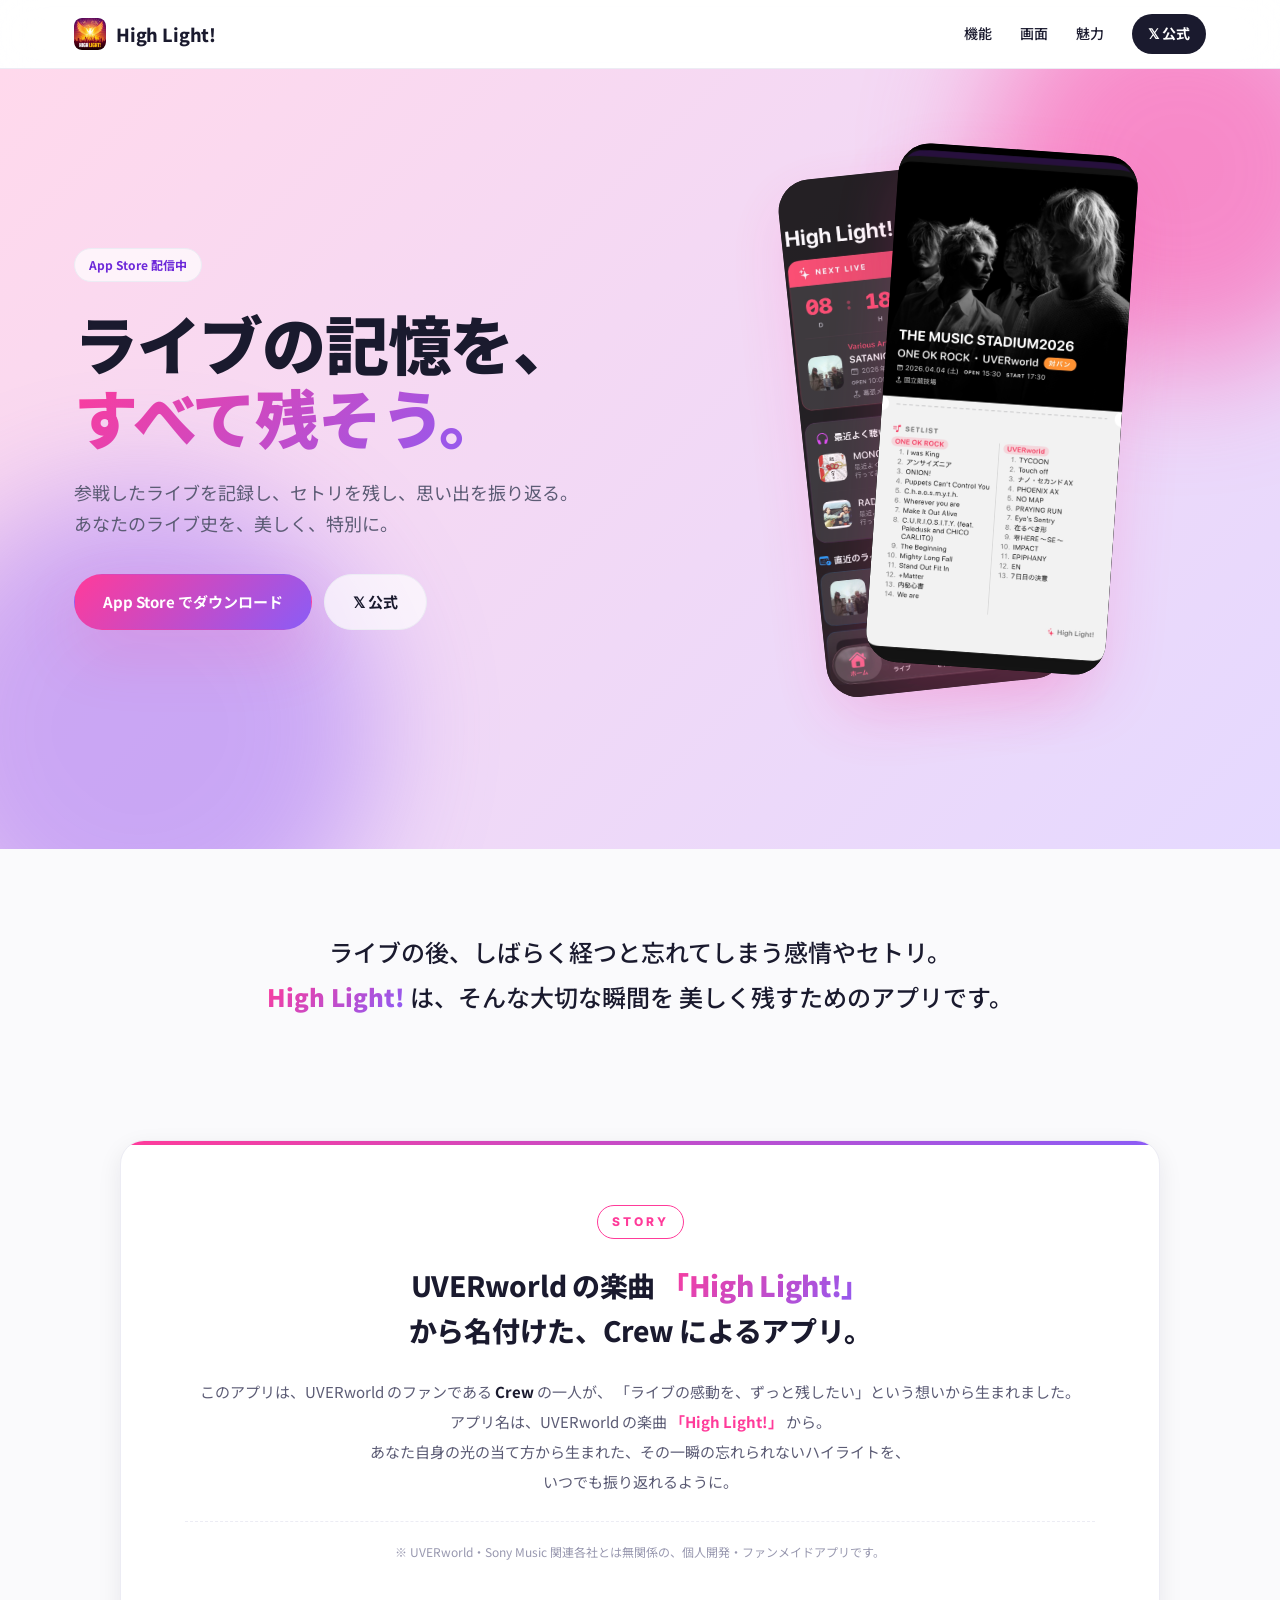
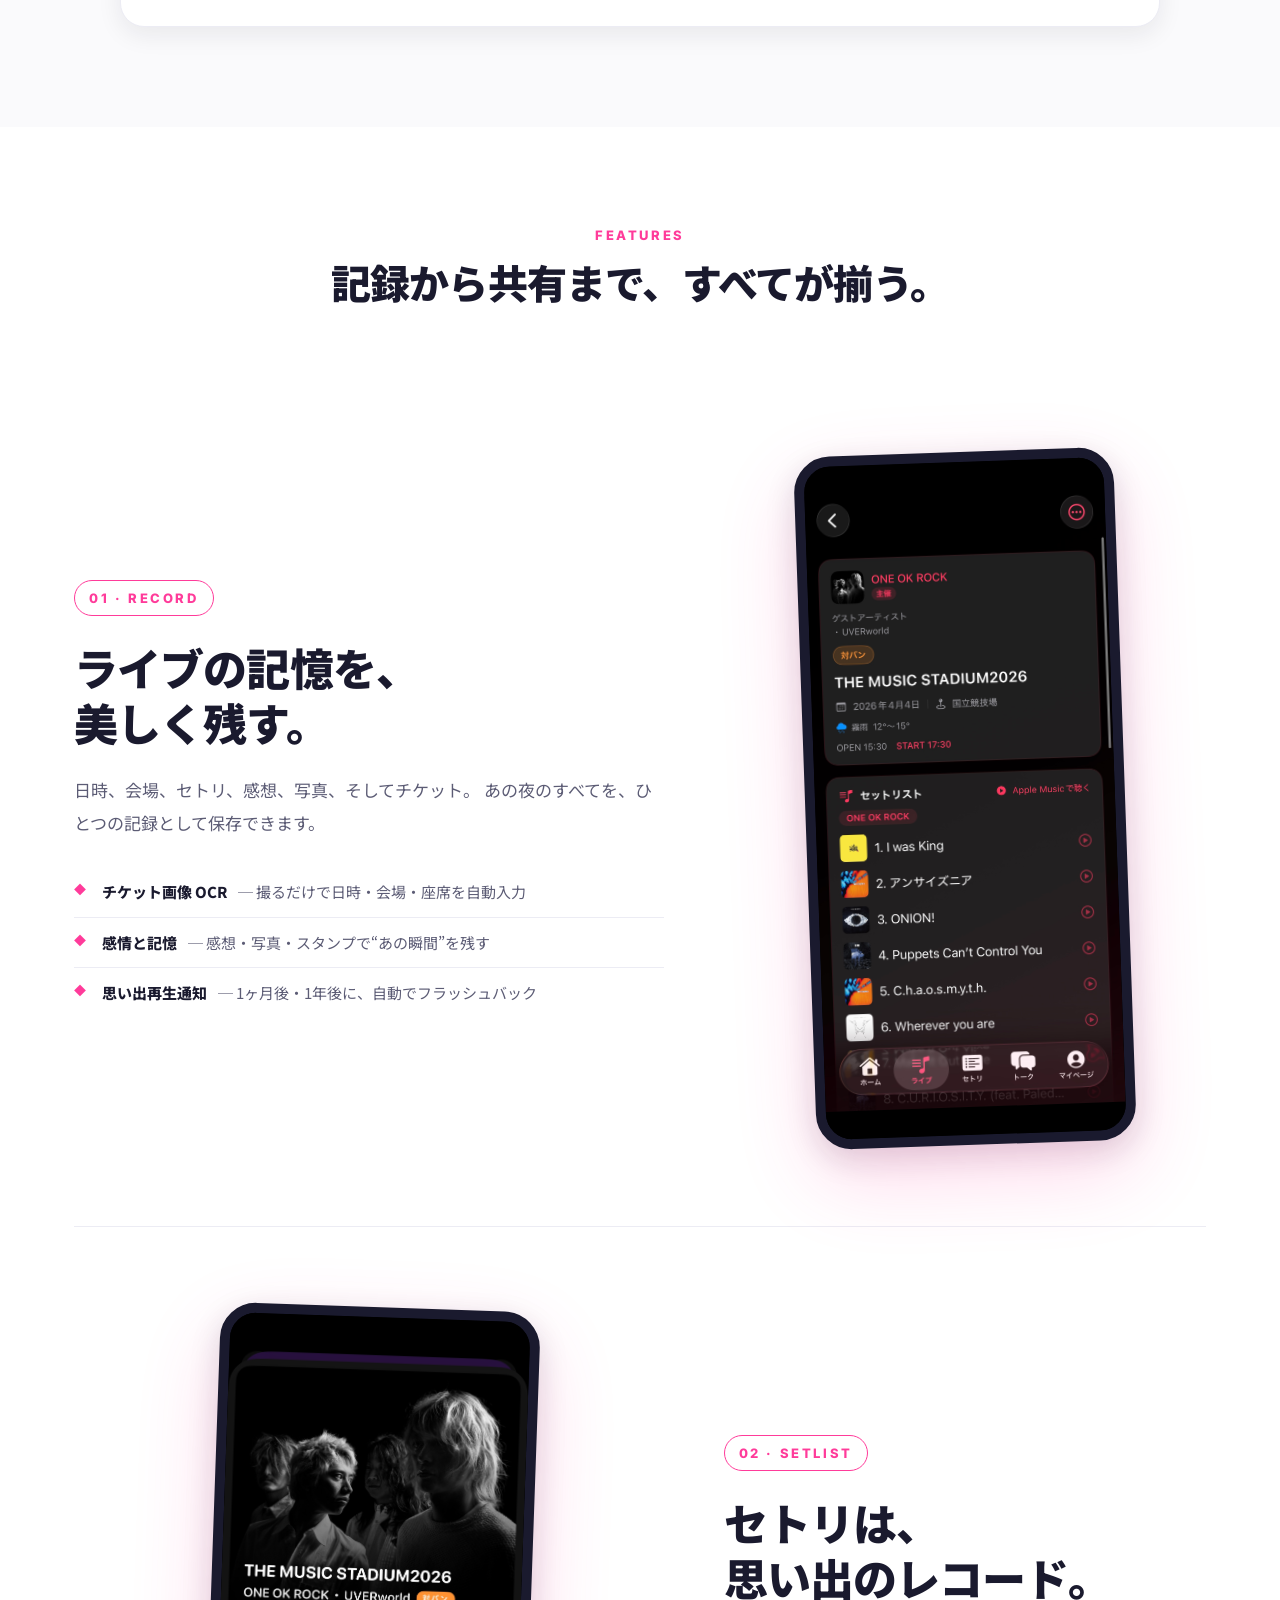
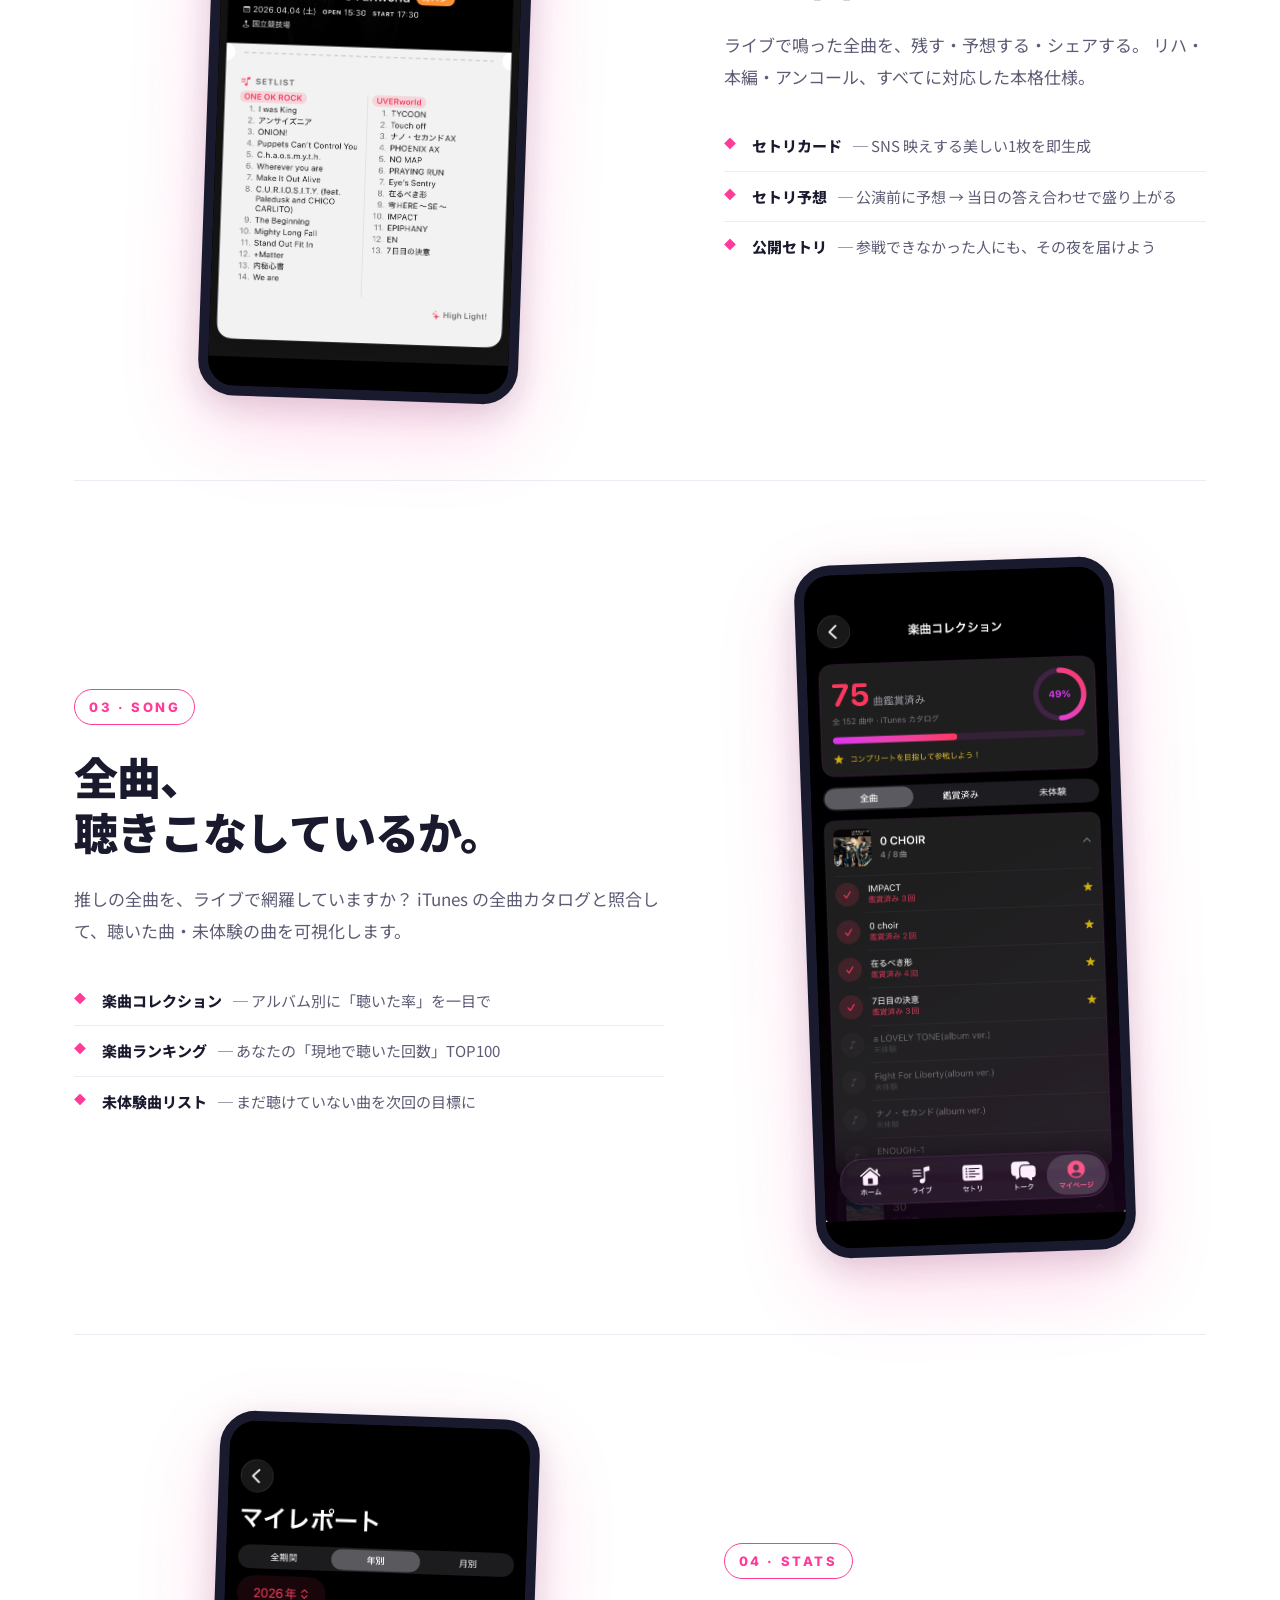
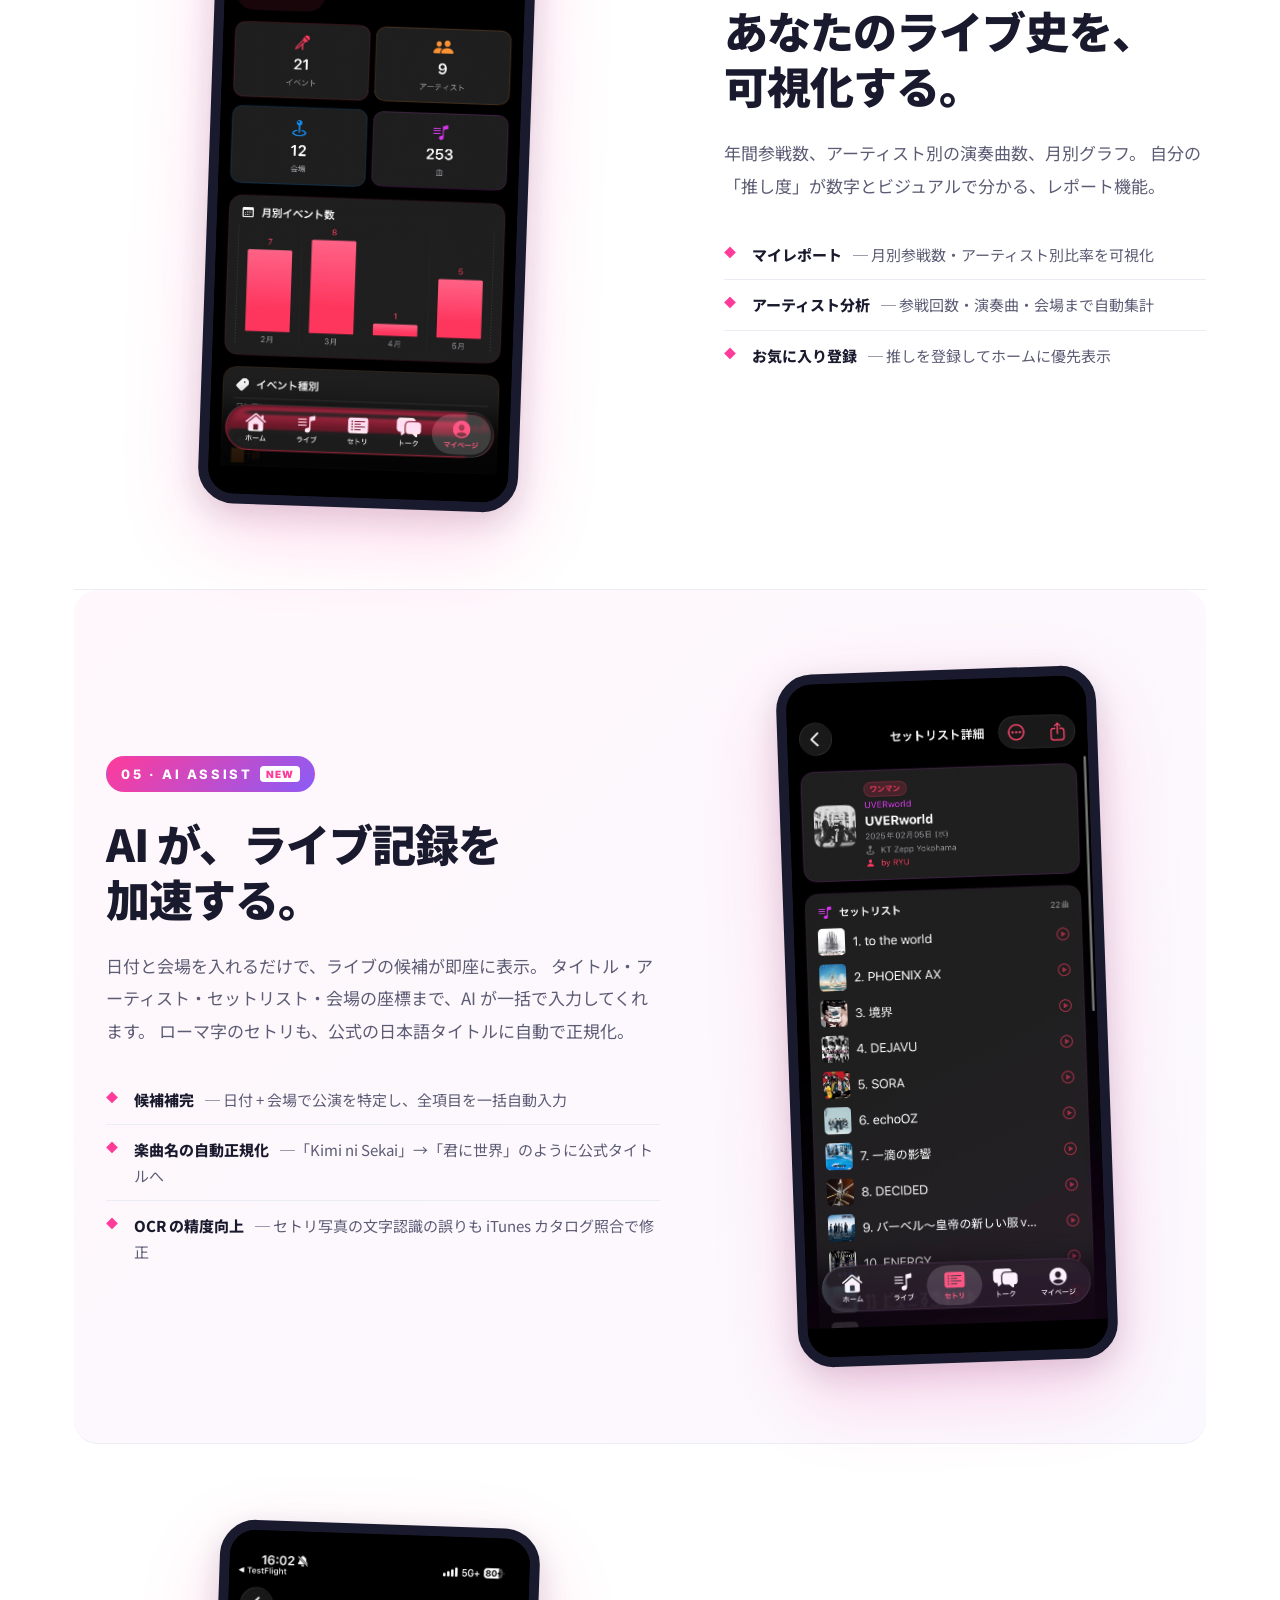
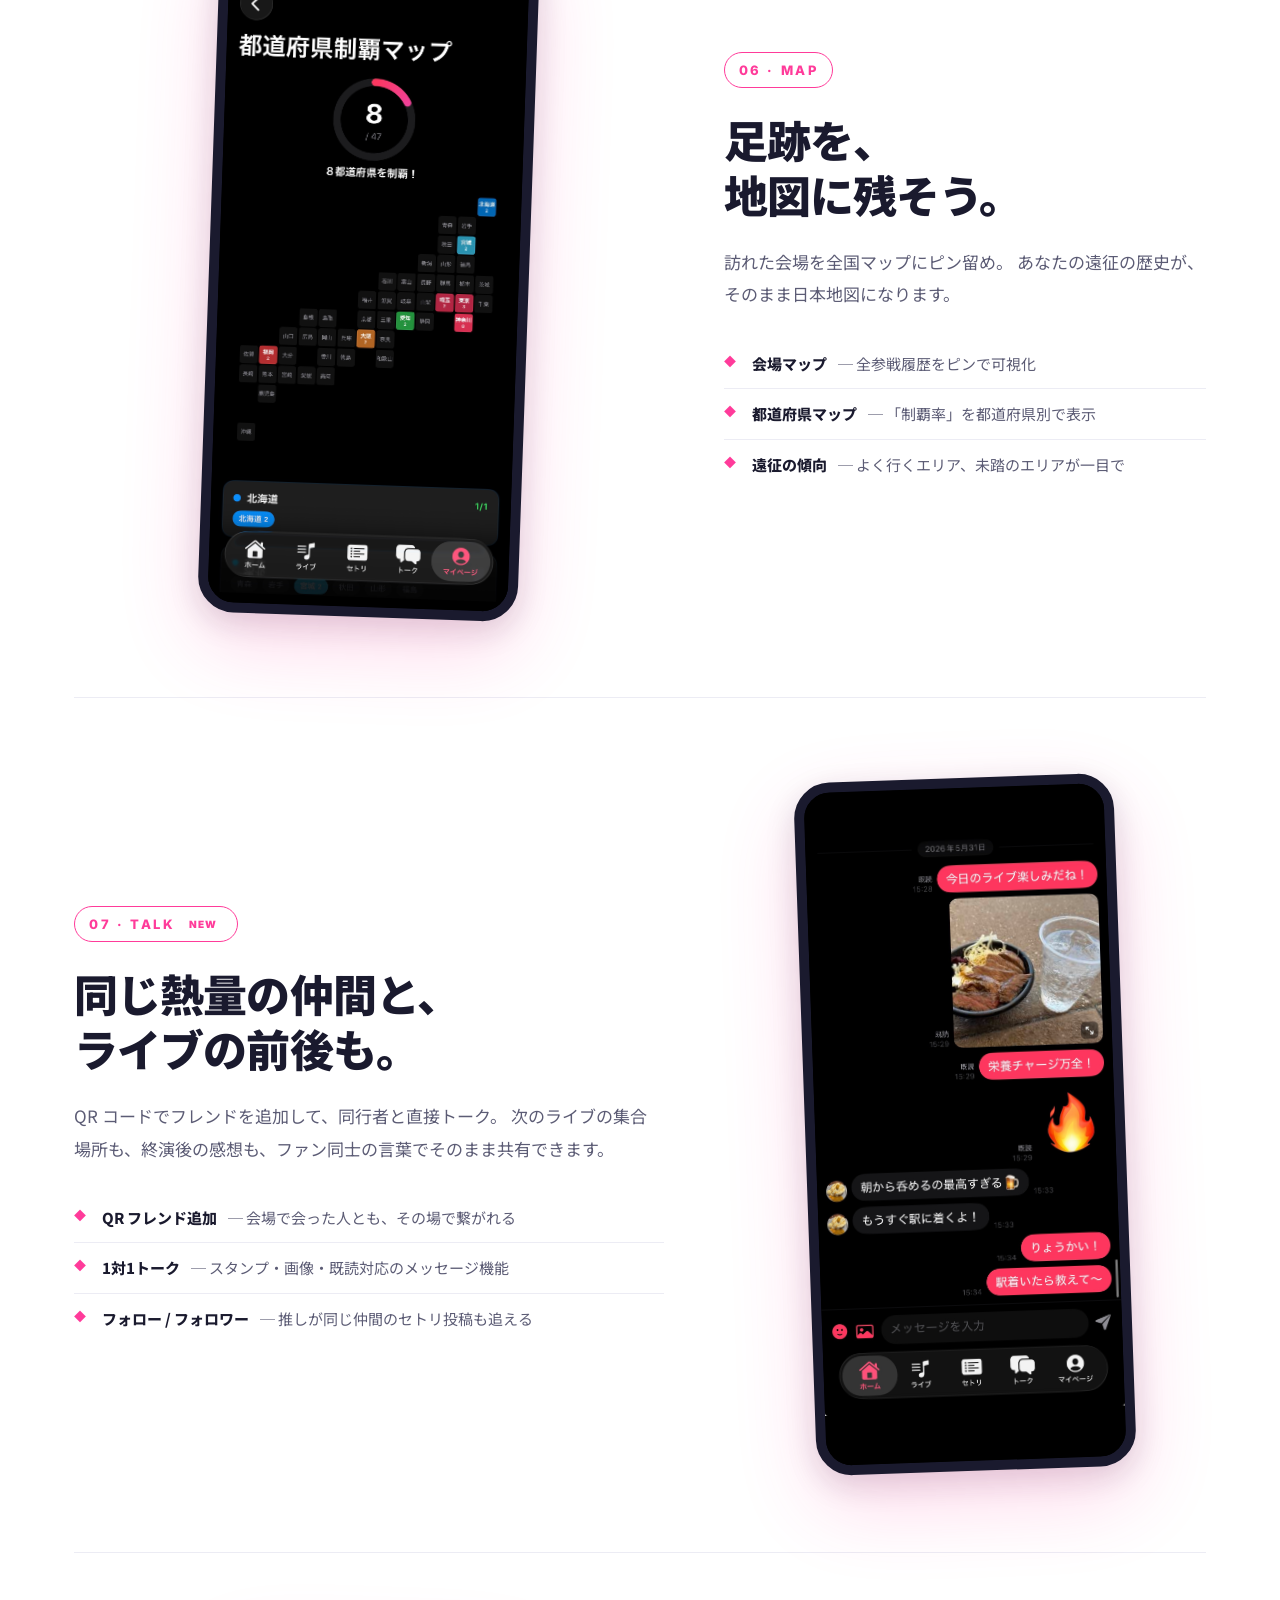
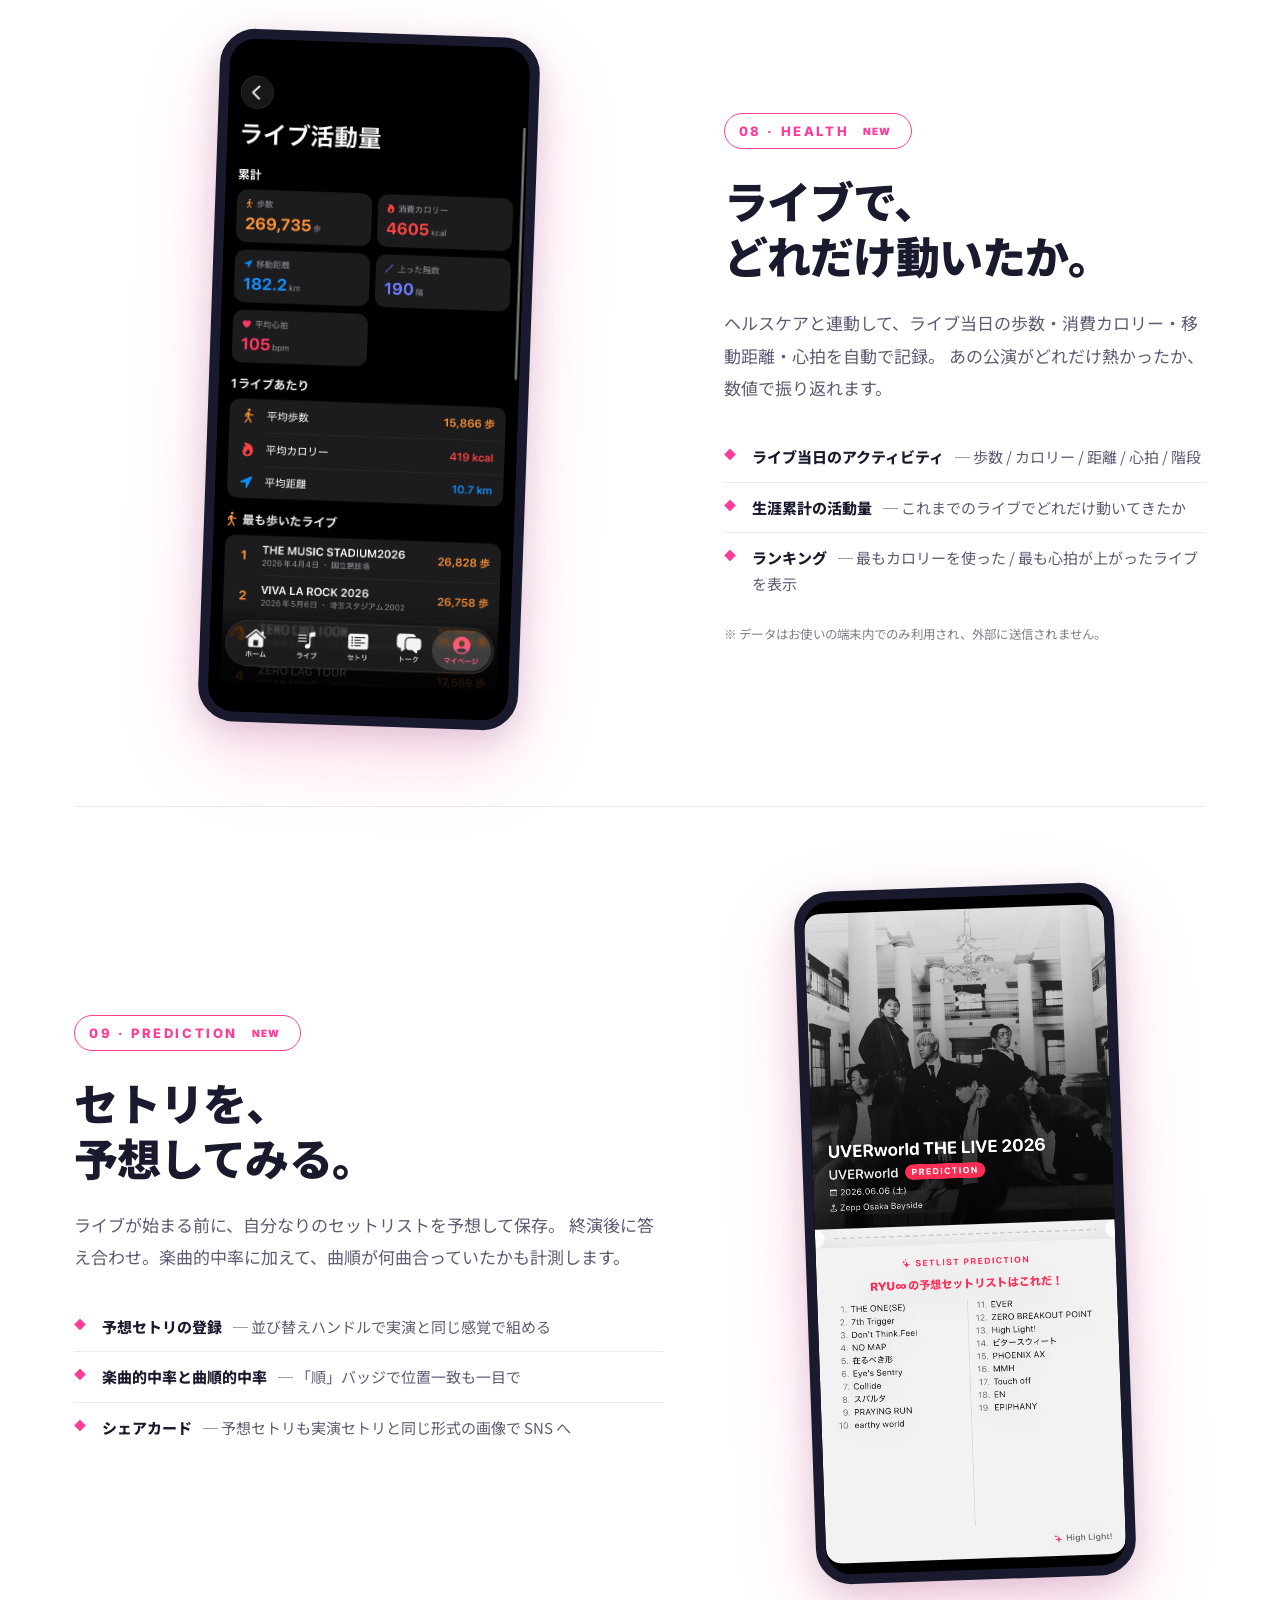
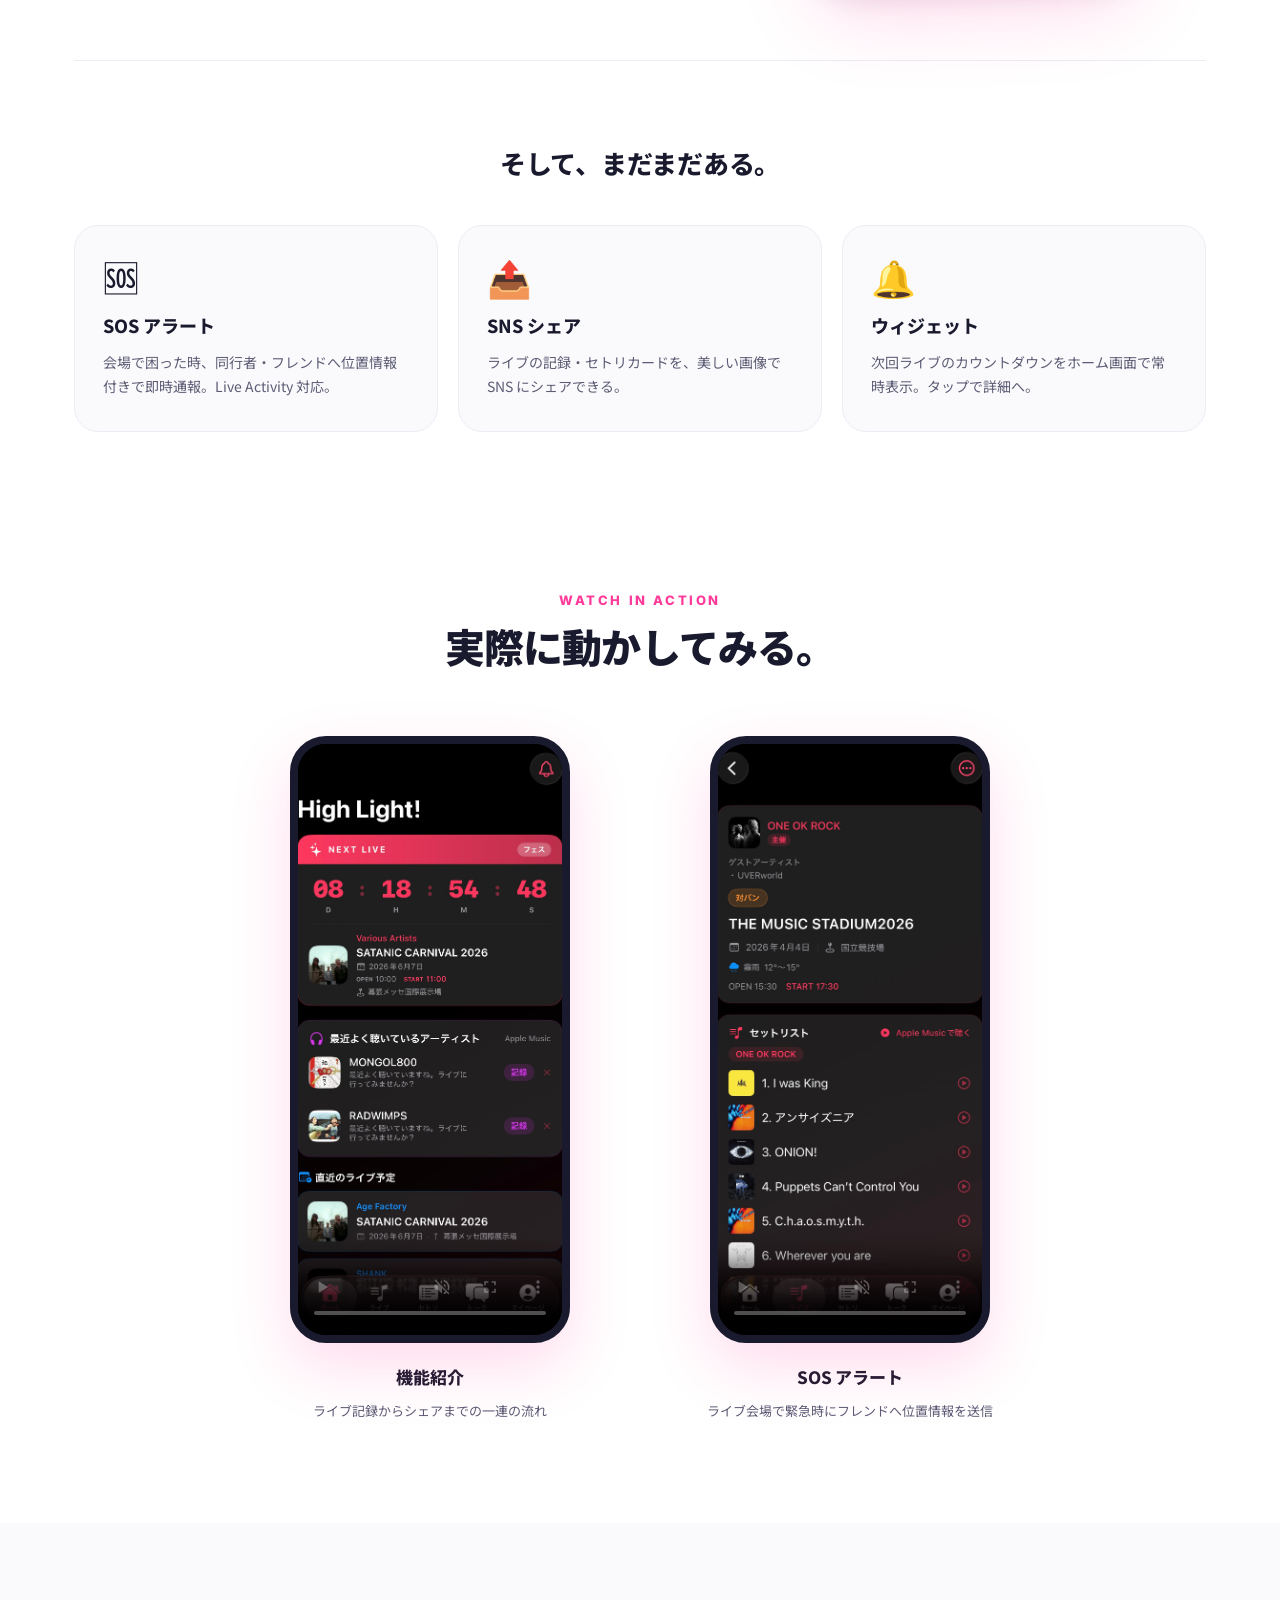
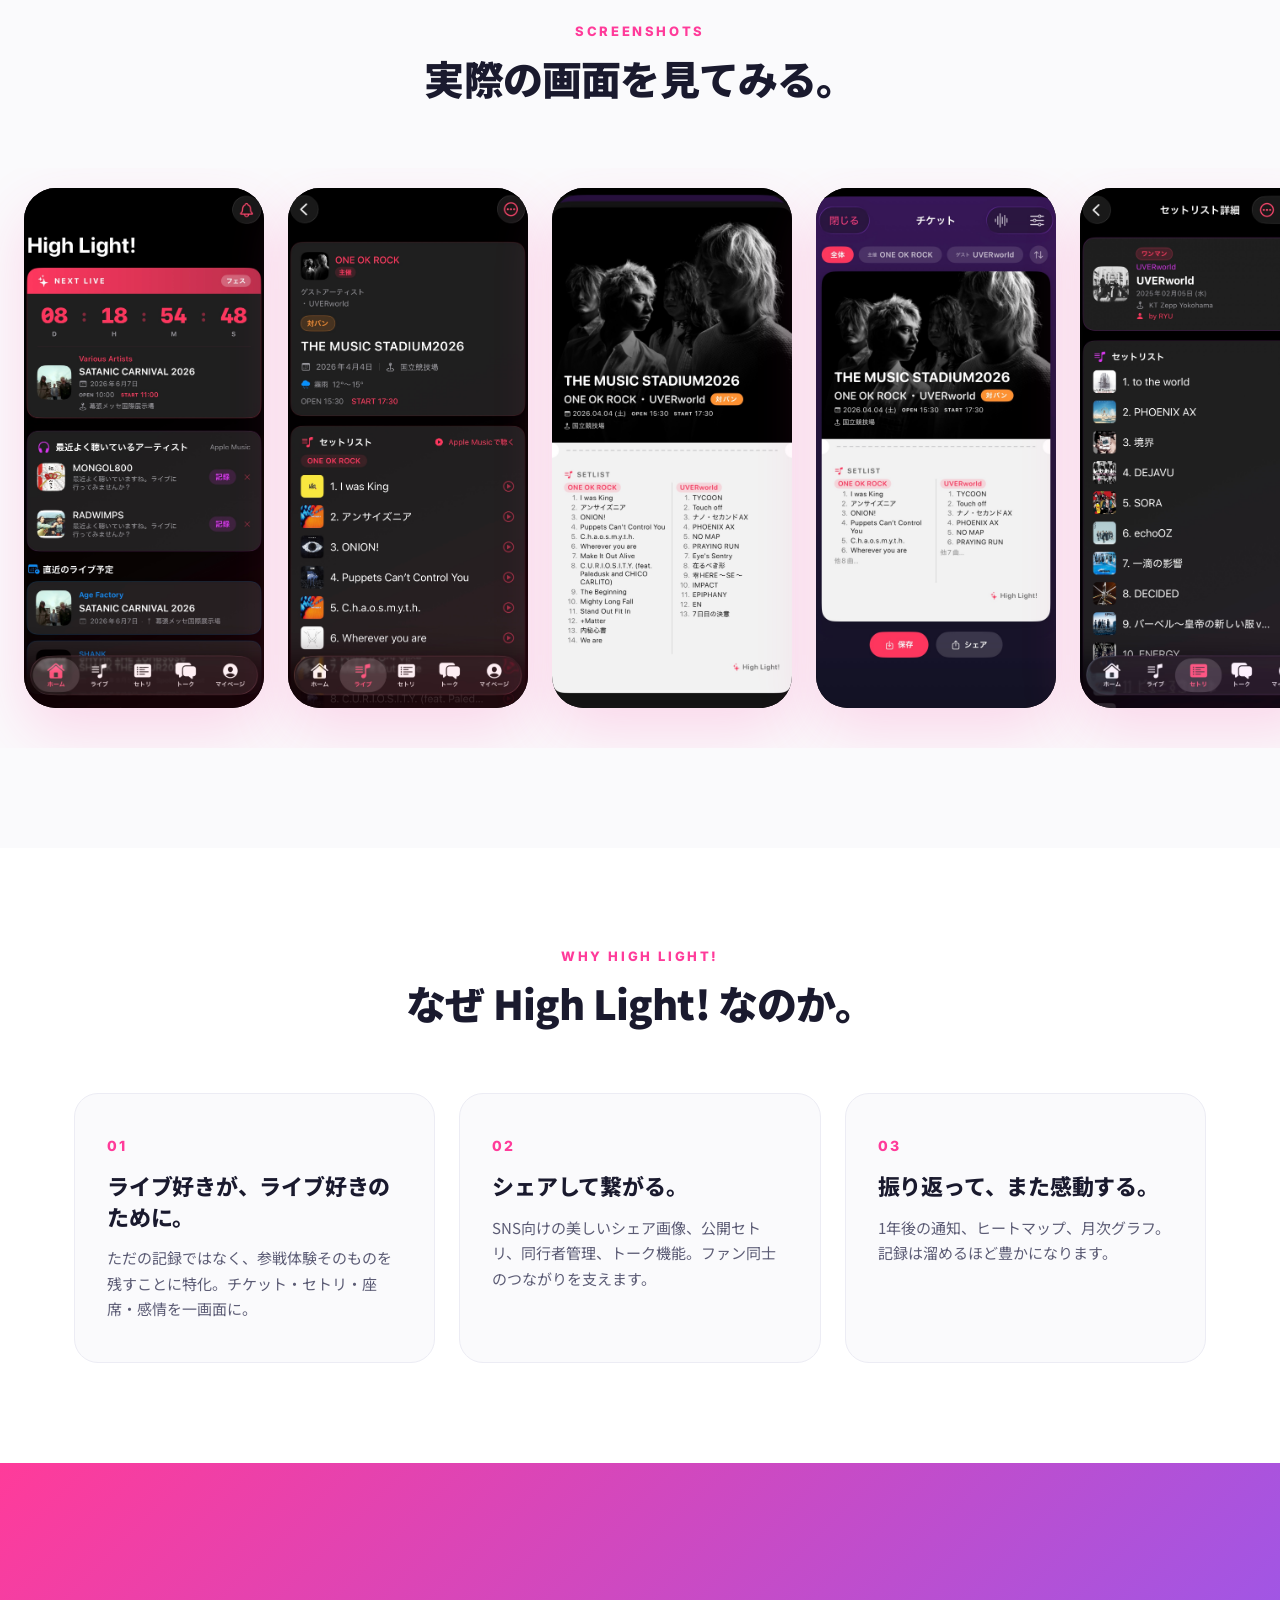
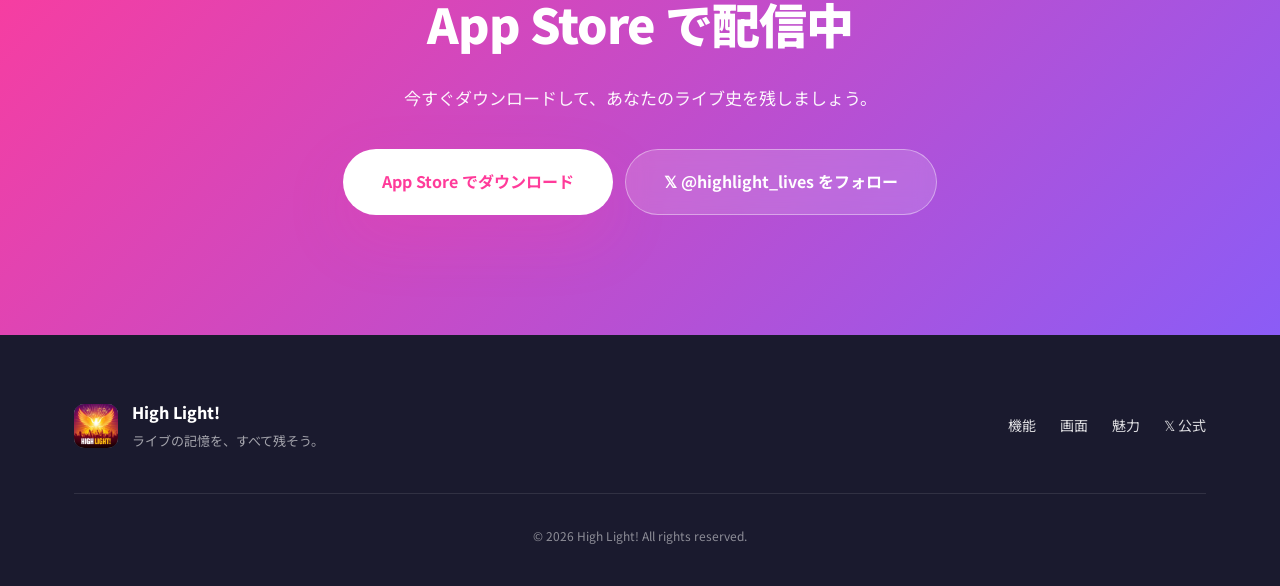
==== commit 393286a9: "feat(lp): セトリ予想スポットライト追加 + スクショ見切れ修正 - 09 · PREDICTION (NEW) スポットライトを HEALTH の後に追加 - prediction.jpeg" ====
--- a/index.html
+++ b/index.html
@@ -6,7 +6,7 @@
   <meta name="theme-color" content="#FF3B9A" />
 
   <title>High Light! — ライブの記憶を、すべて残そう。</title>
-  <meta name="description" content="ライブ参戦記録・セトリ管理・楽曲コレクション・統計レポート・トーク・ヘルスケア連動・SOSアラート・SNSシェアまで。AIが日付+会場から公演候補を補完、ローマ字セトリも公式日本語タイトルへ正規化。あなたのライブ史を美しく残すiOSアプリ「High Light!」App Store で配信中。" />
+  <meta name="description" content="ライブ参戦記録・セトリ管理・楽曲コレクション・統計レポート・トーク・ヘルスケア連動・セトリ予想・SOSアラート・SNSシェアまで。AIが日付+会場から公演候補を補完、ローマ字セトリも公式日本語タイトルへ正規化。あなたのライブ史を美しく残すiOSアプリ「High Light!」App Store で配信中。" />
 
   <!-- OGP -->
   <meta property="og:type" content="website" />
@@ -282,6 +282,26 @@
         </div>
         <div class="spotlight-image">
           <div class="phone-tilt"><img src="assets/screenshots/health_detail.jpeg" alt="ライブ当日のヘルスケアデータ" /></div>
+        </div>
+      </div>
+
+      <!-- 9. PREDICTION (NEW) -->
+      <div class="spotlight">
+        <div class="spotlight-text">
+          <span class="spotlight-label">09 · PREDICTION <span class="badge-new">NEW</span></span>
+          <h3 class="spotlight-title">セトリを、<br />予想してみる。</h3>
+          <p class="spotlight-lead">
+            ライブが始まる前に、自分なりのセットリストを予想して保存。
+            終演後に答え合わせ。楽曲的中率に加えて、曲順が何曲合っていたかも計測します。
+          </p>
+          <ul class="spotlight-list">
+            <li><strong>予想セトリの登録</strong> ─ 並び替えハンドルで実演と同じ感覚で組める</li>
+            <li><strong>楽曲的中率と曲順的中率</strong> ─ 「順」バッジで位置一致も一目で</li>
+            <li><strong>シェアカード</strong> ─ 予想セトリも実演セトリと同じ形式の画像で SNS へ</li>
+          </ul>
+        </div>
+        <div class="spotlight-image">
+          <div class="phone-tilt"><img src="assets/screenshots/prediction.jpeg" alt="セトリ予想カード" /></div>
         </div>
       </div>
 
--- a/styles.css
+++ b/styles.css
@@ -646,8 +646,9 @@
 .phone-tilt img {
   width: 100%;
   height: 100%;
-  object-fit: cover;
+  object-fit: contain;
   display: block;
+  background: #000;
 }
 
 /* ===== Features Extra（補助機能の小型グリッド） ===== */
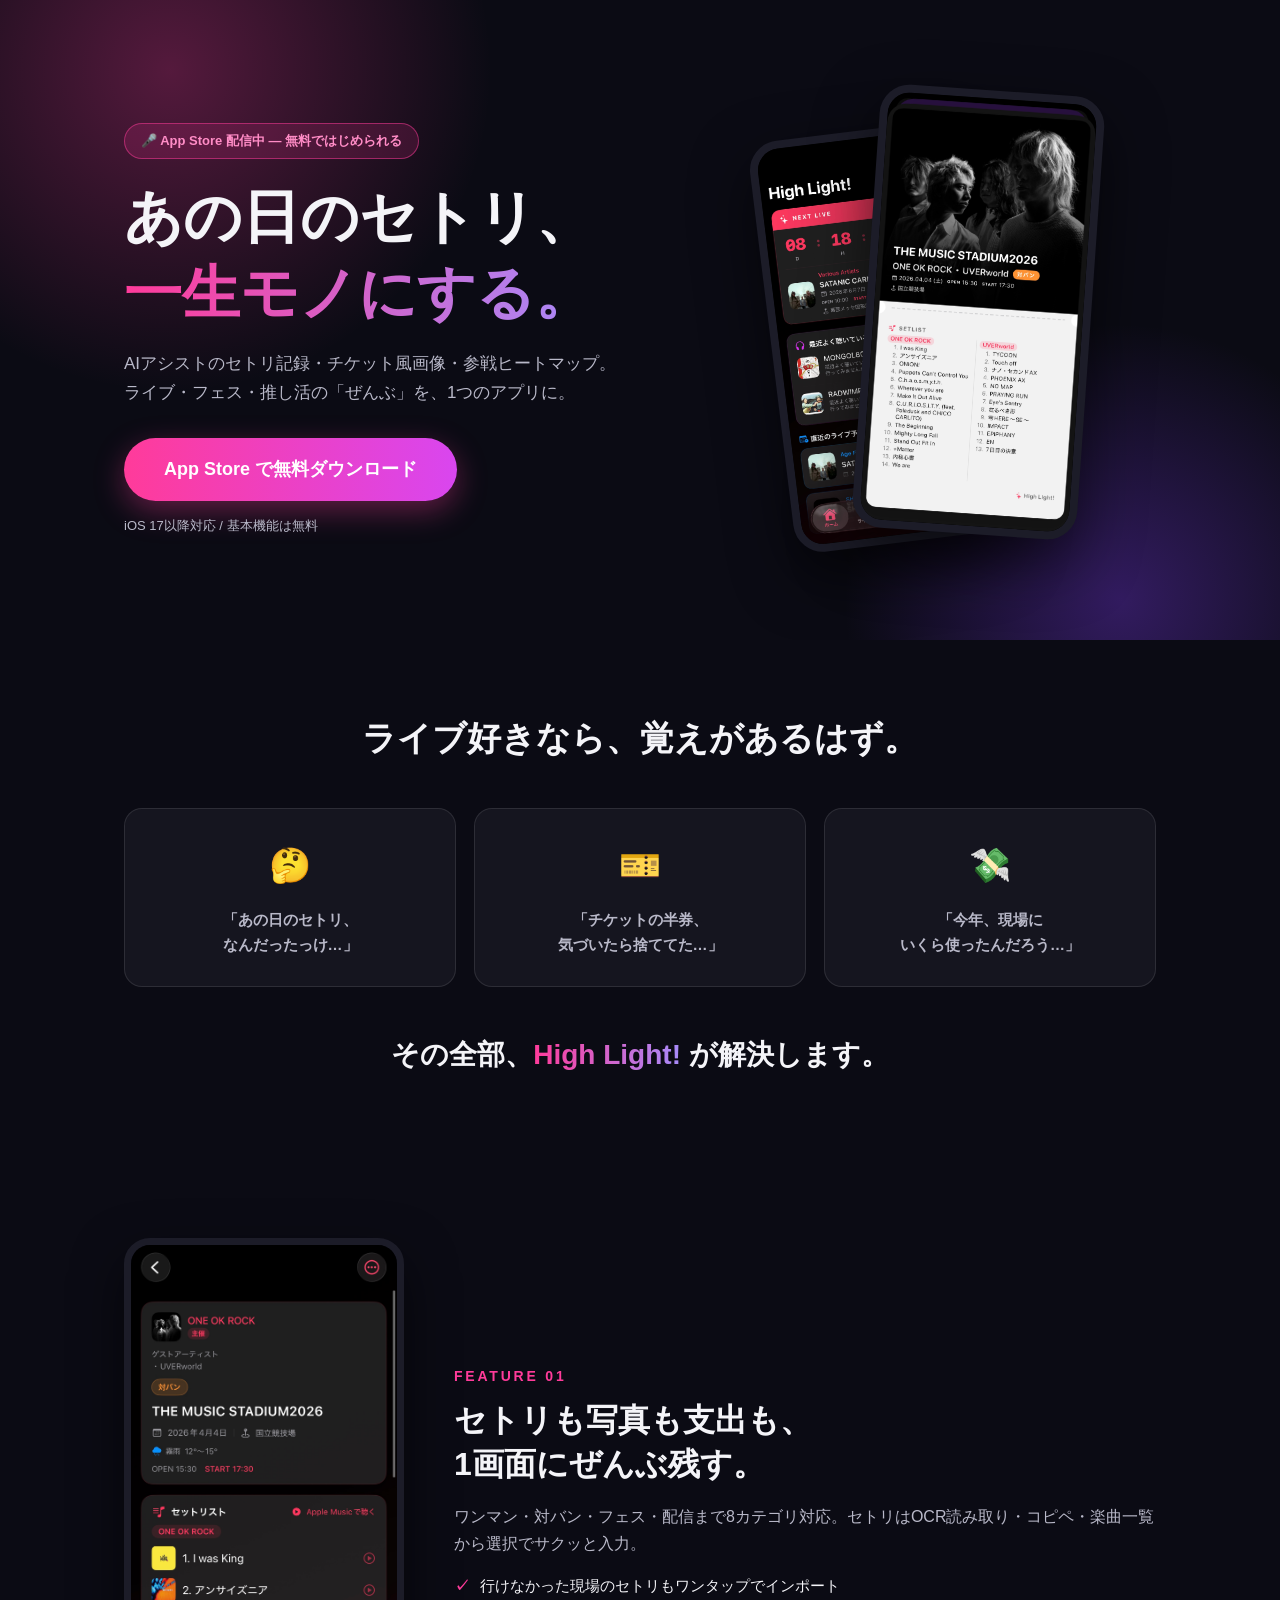
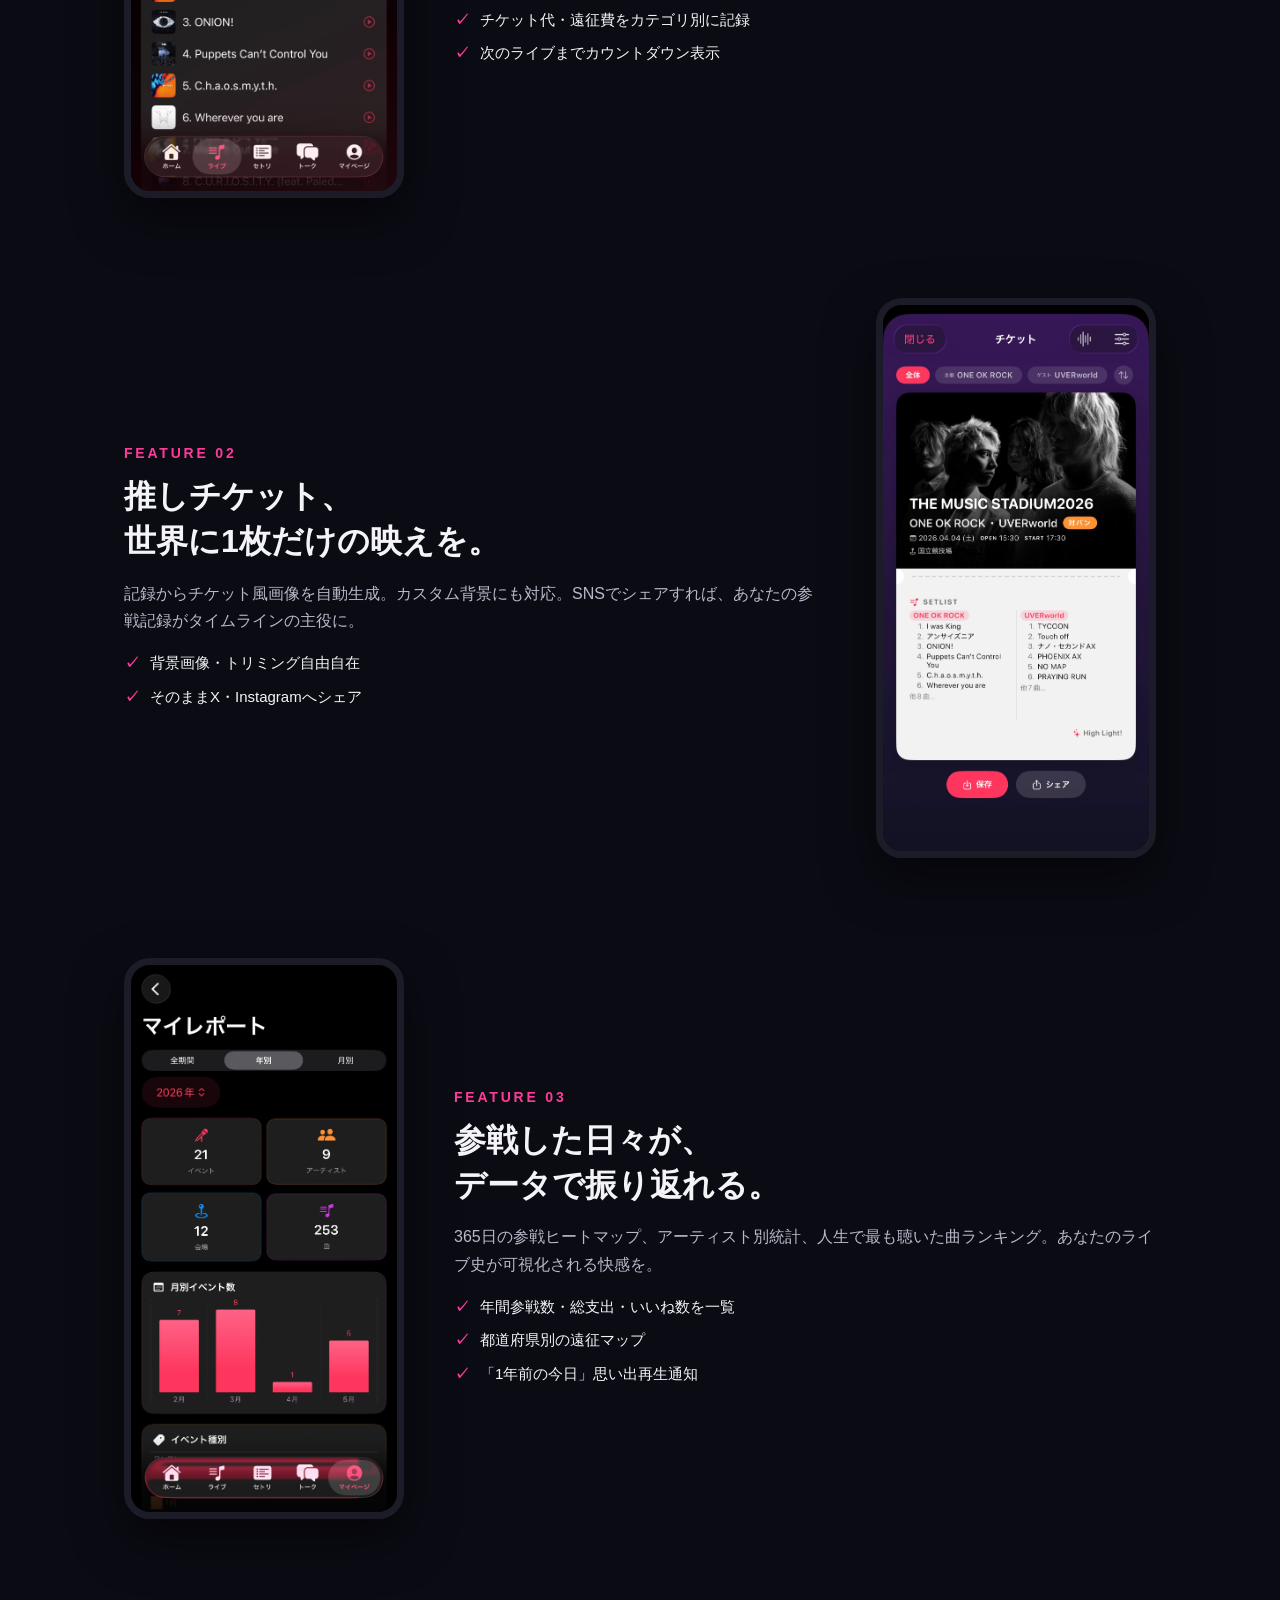
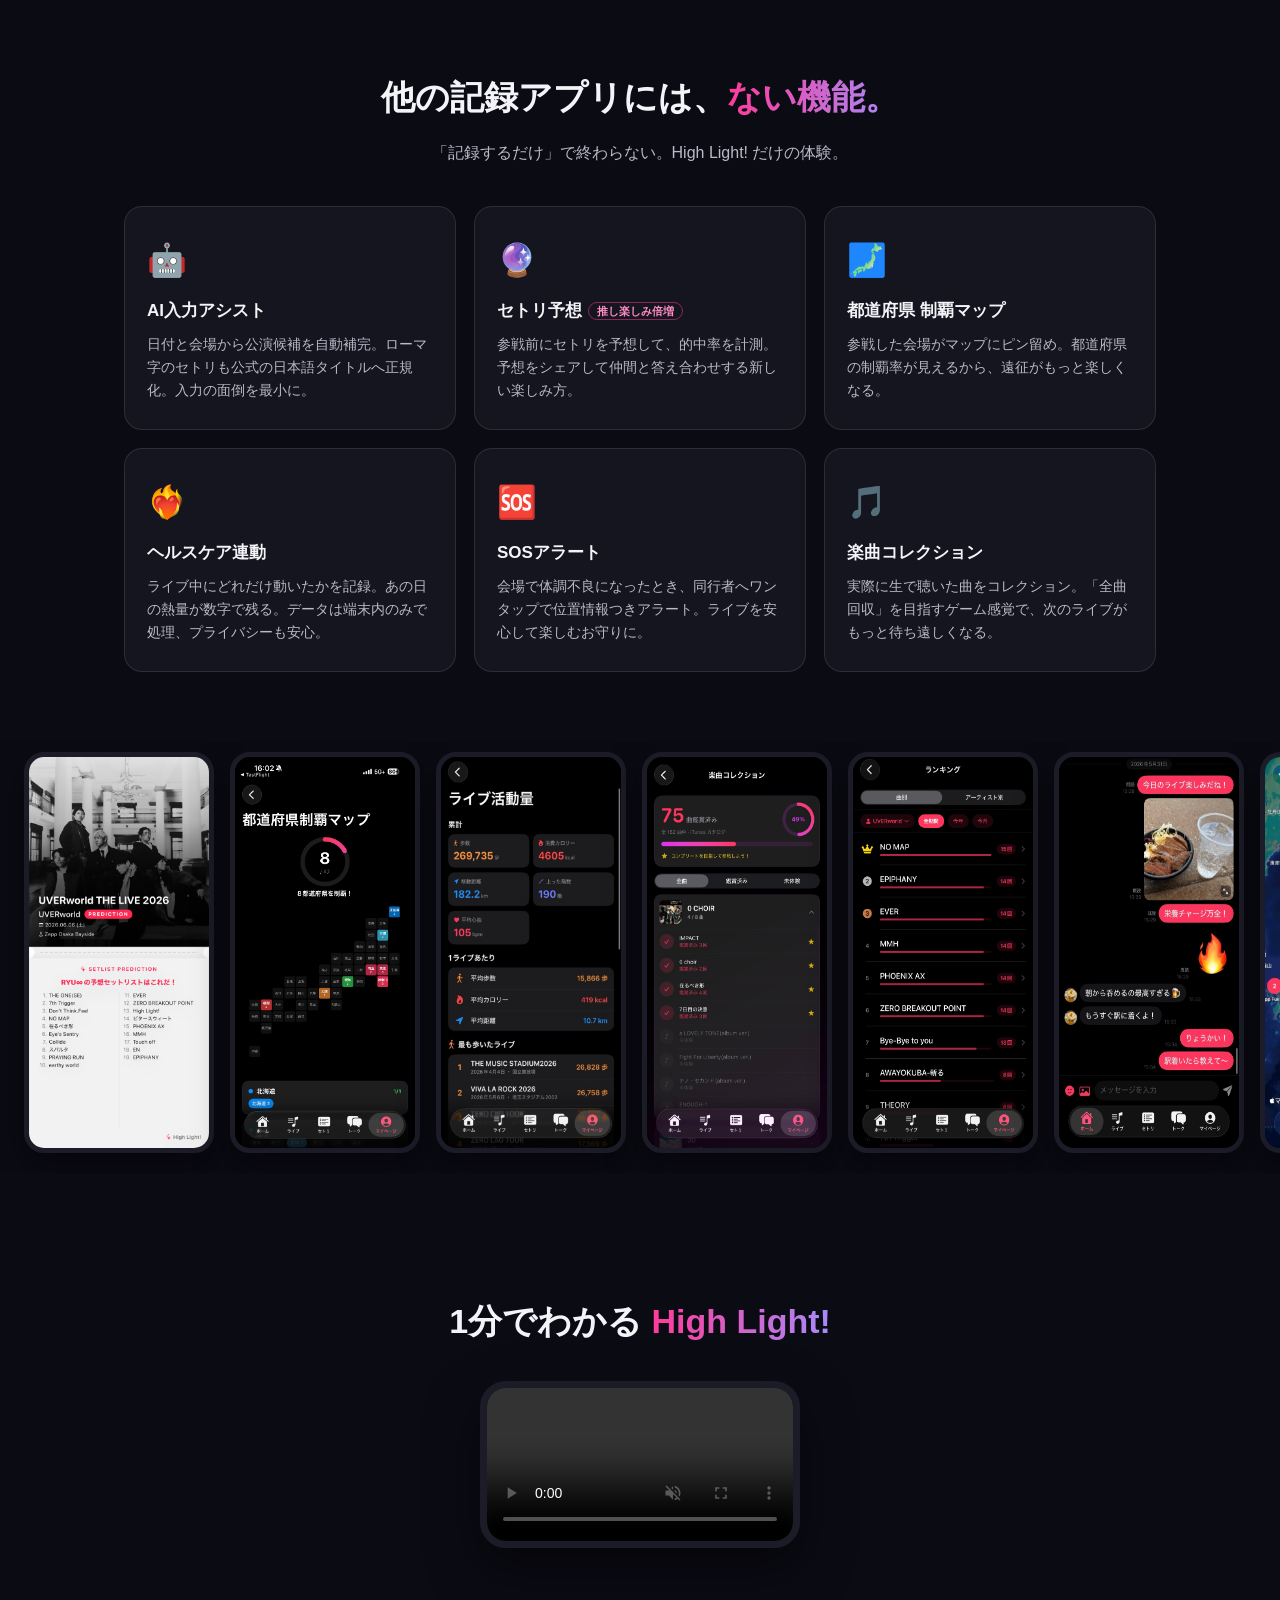
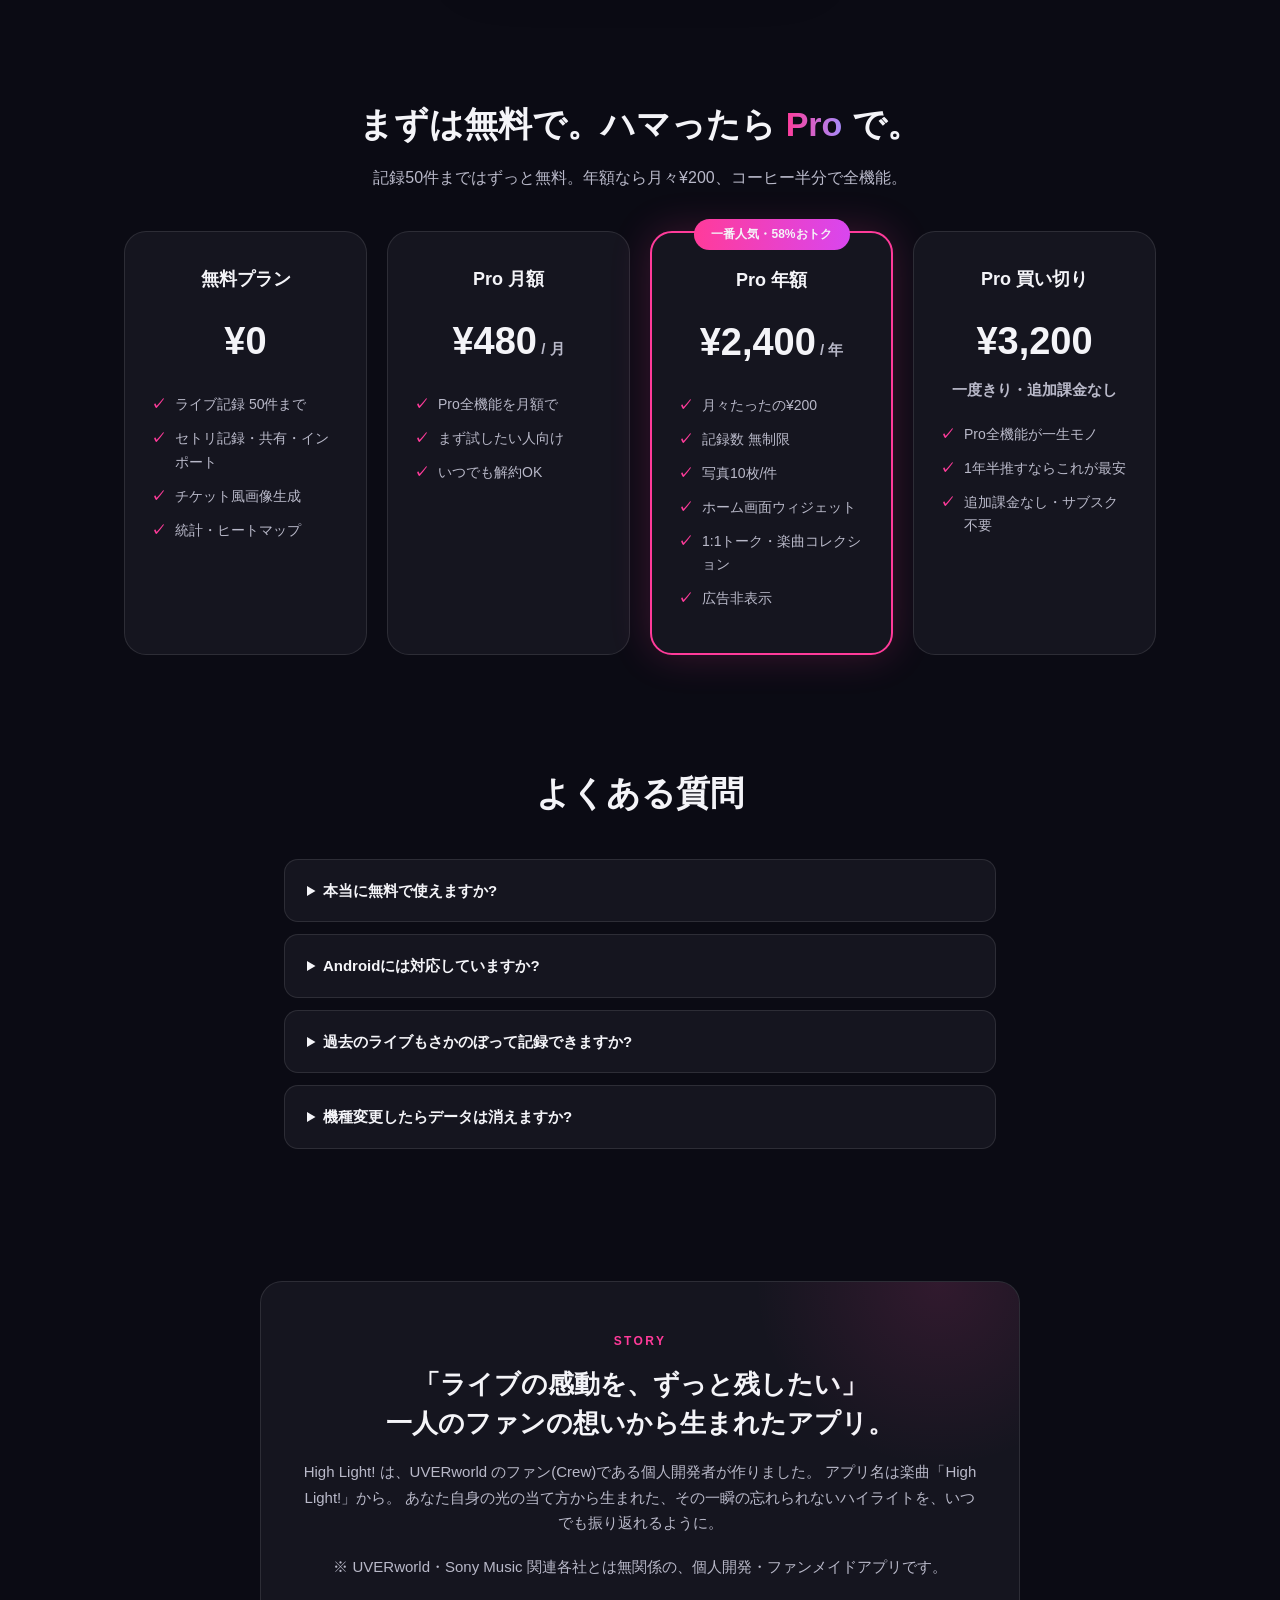
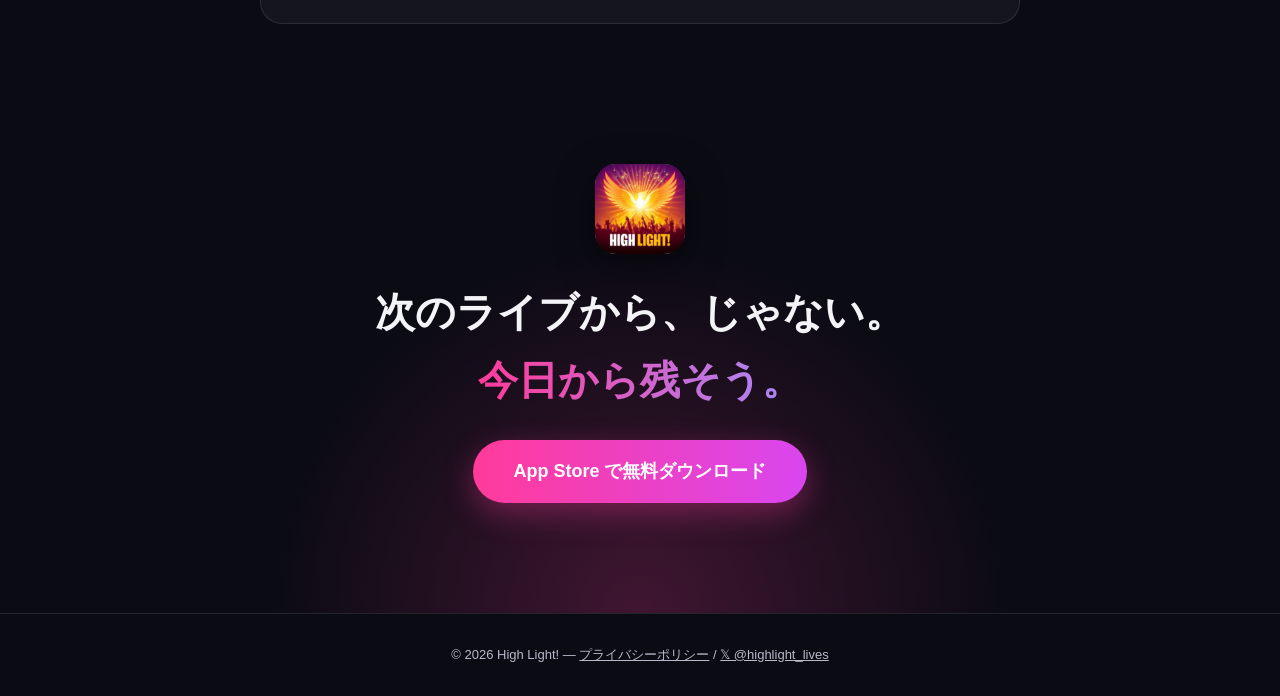
==== commit 6099c3c9: "feat(lp): キャンペーンLPへ全面リニューアル - コンバージョン特化構成(ペイン共感→3大機能→差別化グリッド→料金→FAQ→STORY) - 新料金プラン反映(年額¥2,400主役・買い切" ====
--- a/index.html
+++ b/index.html
@@ -1,465 +1,1013 @@
 <!DOCTYPE html>
 <html lang="ja">
+
 <head>
-  <meta charset="UTF-8" />
-  <meta name="viewport" content="width=device-width, initial-scale=1.0" />
-  <meta name="theme-color" content="#FF3B9A" />
-
-  <title>High Light! — ライブの記憶を、すべて残そう。</title>
-  <meta name="description" content="ライブ参戦記録・セトリ管理・楽曲コレクション・統計レポート・トーク・ヘルスケア連動・セトリ予想・SOSアラート・SNSシェアまで。AIが日付+会場から公演候補を補完、ローマ字セトリも公式日本語タイトルへ正規化。あなたのライブ史を美しく残すiOSアプリ「High Light!」App Store で配信中。" />
-
-  <!-- OGP -->
-  <meta property="og:type" content="website" />
-  <meta property="og:title" content="High Light! — ライブの記憶を、すべて残そう。" />
-  <meta property="og:description" content="ライブ参戦記録・セトリ管理・楽曲コレクション・トーク・ヘルスケア連動・SNSシェア。あなたのライブ史を美しく残すiOSアプリ。" />
-  <meta property="og:image" content="assets/app-icon.png" />
-  <meta property="og:url" content="https://ryu-infinity.github.io/High-Light-App/" />
-
-  <!-- Twitter Card -->
-  <meta name="twitter:card" content="summary_large_image" />
-  <meta name="twitter:site" content="@highlight_lives" />
-  <meta name="twitter:title" content="High Light! — ライブの記憶を、すべて残そう。" />
-  <meta name="twitter:description" content="ライブ参戦記録・セトリ管理・楽曲コレクション・SNSシェア。あなたのライブ史を美しく残すiOSアプリ。" />
-  <meta name="twitter:image" content="assets/app-icon.png" />
-
-  <link rel="icon" type="image/png" href="assets/app-icon.png" />
-  <link rel="apple-touch-icon" href="assets/app-icon.png" />
-
-  <link rel="preconnect" href="https://fonts.googleapis.com" />
-  <link rel="preconnect" href="https://fonts.gstatic.com" crossorigin />
-  <link href="https://fonts.googleapis.com/css2?family=Noto+Sans+JP:wght@400;500;700;900&family=Inter:wght@400;600;800&display=swap" rel="stylesheet" />
-
-  <link rel="stylesheet" href="styles.css" />
+  <meta charset="UTF-8">
+  <meta name="viewport" content="width=device-width, initial-scale=1.0">
+  <meta name="theme-color" content="#FF3B9A">
+  <title>High Light! — あの日のセトリ、一生モノにする。| ライブ参戦記録アプリ</title>
+  <meta name="description" content="セトリ記録・チケット風画像生成・参戦ヒートマップ。ライブ・フェス・推し活の記録はHigh Light!。App Storeで無料ダウンロード。">
+  <meta property="og:type" content="website">
+  <meta property="og:title" content="High Light! — あの日のセトリ、一生モノにする。">
+  <meta property="og:description" content="セトリ記録・チケット風画像・参戦統計。ライブの記憶を、すべて残そう。無料DL。">
+  <meta property="og:image" content="https://ryu-infinity.github.io/High-Light-Pages/assets/app-icon.png">
+  <meta property="og:url" content="https://ryu-infinity.github.io/High-Light-Pages/">
+  <meta name="twitter:card" content="summary_large_image">
+  <meta name="twitter:site" content="@highlight_lives">
+  <link rel="icon" type="image/png" href="assets/app-icon.png">
+  <style>
+    :root {
+      --pink: #FF3B9A;
+      --purple: #a78bfa;
+      --bg: #0b0b14;
+      --card: #15151f;
+      --text: #f4f4f8;
+      --muted: #b9b9c9;
+      --border: rgba(255, 255, 255, .1);
+    }
+
+    * {
+      margin: 0;
+      padding: 0;
+      box-sizing: border-box;
+    }
+
+    html {
+      scroll-behavior: smooth;
+    }
+
+    body {
+      font-family: "Hiragino Sans", "Noto Sans JP", sans-serif;
+      background: var(--bg);
+      color: var(--text);
+      line-height: 1.7;
+    }
+
+    img {
+      max-width: 100%;
+      display: block;
+    }
+
+    a {
+      color: inherit;
+      text-decoration: none;
+    }
+
+    .container {
+      max-width: 1080px;
+      margin: 0 auto;
+      padding: 0 24px;
+    }
+
+    .gradient-text {
+      background: linear-gradient(90deg, var(--pink), var(--purple));
+      -webkit-background-clip: text;
+      background-clip: text;
+      color: transparent;
+    }
+
+    .btn-dl {
+      display: inline-flex;
+      align-items: center;
+      justify-content: center;
+      gap: 10px;
+      background: linear-gradient(90deg, #FF3B9A, #d946ef);
+      color: #fff;
+      padding: 16px 40px;
+      border-radius: 999px;
+      font-size: 18px;
+      font-weight: 800;
+      box-shadow: 0 10px 30px rgba(255, 59, 154, .35);
+      transition: transform .15s;
+    }
+
+    .btn-dl:hover {
+      transform: translateY(-2px);
+    }
+
+    /* hero */
+    .hero {
+      position: relative;
+      overflow: hidden;
+      padding: 90px 0 70px;
+    }
+
+    .hero::before {
+      content: "";
+      position: absolute;
+      width: 700px;
+      height: 700px;
+      border-radius: 50%;
+      background: radial-gradient(circle, rgba(255, 59, 154, .3), transparent 65%);
+      top: -280px;
+      left: -180px;
+    }
+
+    .hero::after {
+      content: "";
+      position: absolute;
+      width: 600px;
+      height: 600px;
+      border-radius: 50%;
+      background: radial-gradient(circle, rgba(124, 58, 237, .35), transparent 65%);
+      bottom: -260px;
+      right: -140px;
+    }
+
+    .hero-inner {
+      position: relative;
+      z-index: 1;
+      display: flex;
+      align-items: center;
+      gap: 40px;
+    }
+
+    .hero-text {
+      flex: 1.2;
+    }
+
+    .badge {
+      display: inline-block;
+      background: rgba(255, 59, 154, .15);
+      border: 1px solid rgba(255, 59, 154, .5);
+      color: #ff8cc6;
+      font-size: 13px;
+      font-weight: 700;
+      padding: 6px 16px;
+      border-radius: 999px;
+      margin-bottom: 20px;
+    }
+
+    .hero h1 {
+      font-size: clamp(34px, 5.4vw, 58px);
+      font-weight: 800;
+      line-height: 1.3;
+    }
+
+    .hero-lead {
+      margin: 20px 0 30px;
+      font-size: 17px;
+      color: var(--muted);
+    }
+
+    .hero-note {
+      margin-top: 14px;
+      font-size: 13px;
+      color: var(--muted);
+    }
+
+    .hero-visual {
+      flex: 1;
+      display: flex;
+      justify-content: center;
+    }
+
+    .phone-stack {
+      position: relative;
+      width: 320px;
+      height: 480px;
+    }
+
+    .phone {
+      position: absolute;
+      border-radius: 30px;
+      border: 8px solid #1c1c28;
+      overflow: hidden;
+      background: #000;
+      box-shadow: 0 24px 60px rgba(0, 0, 0, .6);
+    }
+
+    .phone.back {
+      width: 210px;
+      left: 0;
+      top: 40px;
+      transform: rotate(-7deg);
+    }
+
+    .phone.front {
+      width: 225px;
+      right: 0;
+      top: 0;
+      transform: rotate(4deg);
+    }
+
+    /* pain */
+    .pain {
+      padding: 70px 0;
+      text-align: center;
+    }
+
+    .pain h2 {
+      font-size: clamp(24px, 3.6vw, 34px);
+      font-weight: 800;
+      margin-bottom: 40px;
+    }
+
+    .pain-cards {
+      display: grid;
+      grid-template-columns: repeat(3, 1fr);
+      gap: 18px;
+    }
+
+    .pain-card {
+      background: var(--card);
+      border: 1px solid var(--border);
+      border-radius: 18px;
+      padding: 28px 20px;
+    }
+
+    .pain-card .emoji {
+      font-size: 34px;
+      margin-bottom: 12px;
+    }
+
+    .pain-card p {
+      font-size: 15px;
+      color: var(--muted);
+      font-weight: 600;
+    }
+
+    .pain-answer {
+      margin-top: 44px;
+      font-size: clamp(20px, 3vw, 28px);
+      font-weight: 800;
+    }
+
+    /* features */
+    .features {
+      padding: 40px 0 30px;
+    }
+
+    .feature {
+      display: flex;
+      align-items: center;
+      gap: 50px;
+      padding: 50px 0;
+    }
+
+    .feature:nth-child(even) {
+      flex-direction: row-reverse;
+    }
+
+    .feature-img {
+      flex: 0 0 280px;
+    }
+
+    .feature-img img {
+      border-radius: 26px;
+      border: 7px solid #1c1c28;
+      box-shadow: 0 20px 50px rgba(0, 0, 0, .55);
+    }
+
+    .feature-body {
+      flex: 1;
+    }
+
+    .feature-num {
+      font-family: Inter, sans-serif;
+      font-size: 14px;
+      font-weight: 800;
+      color: var(--pink);
+      letter-spacing: .2em;
+    }
+
+    .feature-body h3 {
+      font-size: clamp(24px, 3.4vw, 32px);
+      font-weight: 800;
+      margin: 8px 0 16px;
+      line-height: 1.4;
+    }
+
+    .feature-body p {
+      color: var(--muted);
+      font-size: 16px;
+    }
+
+    .feature-body ul {
+      margin-top: 16px;
+      list-style: none;
+    }
+
+    .feature-body li {
+      font-size: 15px;
+      margin-bottom: 8px;
+      padding-left: 26px;
+      position: relative;
+    }
+
+    .feature-body li::before {
+      content: "✓";
+      position: absolute;
+      left: 0;
+      color: var(--pink);
+      font-weight: 800;
+    }
+
+    /* unique (差別化機能グリッド) */
+    .unique {
+      padding: 70px 0 40px;
+    }
+
+    .unique h2 {
+      text-align: center;
+      font-size: clamp(24px, 3.6vw, 34px);
+      font-weight: 800;
+      margin-bottom: 12px;
+    }
+
+    .unique .sub {
+      text-align: center;
+      color: var(--muted);
+      margin-bottom: 40px;
+    }
+
+    .unique-grid {
+      display: grid;
+      grid-template-columns: repeat(3, 1fr);
+      gap: 18px;
+    }
+
+    .unique-card {
+      background: var(--card);
+      border: 1px solid var(--border);
+      border-radius: 18px;
+      padding: 26px 22px;
+    }
+
+    .unique-card .emoji {
+      font-size: 32px;
+      margin-bottom: 10px;
+    }
+
+    .unique-card h3 {
+      font-size: 17px;
+      font-weight: 800;
+      margin-bottom: 8px;
+    }
+
+    .unique-card h3 .new {
+      font-size: 11px;
+      font-weight: 800;
+      color: #ff8cc6;
+      border: 1px solid rgba(255, 59, 154, .5);
+      border-radius: 999px;
+      padding: 2px 8px;
+      margin-left: 6px;
+      vertical-align: middle;
+    }
+
+    .unique-card p {
+      font-size: 13.5px;
+      color: var(--muted);
+    }
+
+    /* gallery */
+    .gallery {
+      padding: 30px 0 50px;
+    }
+
+    .gallery-scroll {
+      display: flex;
+      gap: 16px;
+      overflow-x: auto;
+      padding: 10px 24px 20px;
+      scroll-snap-type: x mandatory;
+      -webkit-overflow-scrolling: touch;
+    }
+
+    .gallery-scroll img {
+      width: 190px;
+      border-radius: 20px;
+      border: 5px solid #1c1c28;
+      box-shadow: 0 14px 34px rgba(0, 0, 0, .5);
+      scroll-snap-align: center;
+      flex-shrink: 0;
+    }
+
+    /* story */
+    .story {
+      padding: 50px 0;
+    }
+
+    .story-card {
+      max-width: 760px;
+      margin: 0 auto;
+      background: var(--card);
+      border: 1px solid var(--border);
+      border-radius: 22px;
+      padding: 44px 40px;
+      text-align: center;
+      position: relative;
+      overflow: hidden;
+    }
+
+    .story-card::before {
+      content: "";
+      position: absolute;
+      width: 400px;
+      height: 400px;
+      border-radius: 50%;
+      background: radial-gradient(circle, rgba(255, 59, 154, .12), transparent 65%);
+      top: -200px;
+      right: -120px;
+    }
+
+    .story-badge {
+      display: inline-block;
+      font-family: Inter, sans-serif;
+      font-size: 12px;
+      font-weight: 800;
+      letter-spacing: .2em;
+      color: var(--pink);
+      margin-bottom: 14px;
+    }
+
+    .story-card h2 {
+      font-size: clamp(20px, 3vw, 26px);
+      font-weight: 800;
+      line-height: 1.5;
+      margin-bottom: 16px;
+    }
+
+    .story-card p {
+      font-size: 15px;
+      color: var(--muted);
+    }
+
+    .story-note {
+      margin-top: 18px;
+      font-size: 12px;
+      color: #7c7c8f;
+    }
+
+    /* video */
+    .video {
+      padding: 70px 0;
+      text-align: center;
+    }
+
+    .video h2 {
+      font-size: clamp(24px, 3.6vw, 34px);
+      font-weight: 800;
+      margin-bottom: 30px;
+    }
+
+    .video video {
+      max-width: 320px;
+      width: 100%;
+      margin: 0 auto;
+      border-radius: 26px;
+      border: 7px solid #1c1c28;
+      box-shadow: 0 20px 50px rgba(0, 0, 0, .55);
+    }
+
+    /* pricing */
+    .pricing {
+      padding: 70px 0;
+    }
+
+    .pricing h2 {
+      text-align: center;
+      font-size: clamp(24px, 3.6vw, 34px);
+      font-weight: 800;
+      margin-bottom: 10px;
+    }
+
+    .pricing .sub {
+      text-align: center;
+      color: var(--muted);
+      margin-bottom: 40px;
+    }
+
+    .plans {
+      display: grid;
+      grid-template-columns: repeat(4, 1fr);
+      gap: 20px;
+      margin: 0 auto;
+    }
+
+    @media (max-width: 1020px) {
+      .plans {
+        grid-template-columns: 1fr 1fr;
+        max-width: 700px;
+      }
+    }
+
+    .plan {
+      background: var(--card);
+      border: 1px solid var(--border);
+      border-radius: 22px;
+      padding: 32px 26px;
+      text-align: center;
+      position: relative;
+    }
+
+    .plan.hot {
+      border: 2px solid var(--pink);
+      box-shadow: 0 0 40px rgba(255, 59, 154, .2);
+    }
+
+    .plan .tag {
+      position: absolute;
+      top: -14px;
+      left: 50%;
+      transform: translateX(-50%);
+      background: linear-gradient(90deg, #FF3B9A, #d946ef);
+      font-size: 12px;
+      font-weight: 800;
+      padding: 5px 18px;
+      border-radius: 999px;
+      white-space: nowrap;
+    }
+
+    .plan h3 {
+      font-size: 18px;
+      font-weight: 800;
+    }
+
+    .plan .price {
+      font-size: 38px;
+      font-weight: 800;
+      margin: 14px 0 4px;
+      font-family: Inter, sans-serif;
+    }
+
+    .plan .price small {
+      font-size: 15px;
+      font-weight: 600;
+      color: var(--muted);
+      white-space: nowrap;
+    }
+
+    .plan .price small.block {
+      display: block;
+      margin-top: 4px;
+    }
+
+    .plan ul {
+      list-style: none;
+      margin-top: 20px;
+      text-align: left;
+    }
+
+    .plan li {
+      font-size: 14px;
+      color: var(--muted);
+      margin-bottom: 10px;
+      padding-left: 24px;
+      position: relative;
+    }
+
+    .plan li::before {
+      content: "✓";
+      position: absolute;
+      left: 0;
+      color: var(--pink);
+      font-weight: 800;
+    }
+
+    /* faq */
+    .faq {
+      padding: 40px 0 70px;
+      max-width: 760px;
+      margin: 0 auto;
+    }
+
+    .faq h2 {
+      text-align: center;
+      font-size: clamp(24px, 3.6vw, 34px);
+      font-weight: 800;
+      margin-bottom: 36px;
+    }
+
+    details {
+      background: var(--card);
+      border: 1px solid var(--border);
+      border-radius: 14px;
+      margin-bottom: 12px;
+      padding: 18px 22px;
+    }
+
+    summary {
+      font-weight: 700;
+      cursor: pointer;
+      font-size: 15px;
+    }
+
+    details p {
+      margin-top: 12px;
+      font-size: 14px;
+      color: var(--muted);
+    }
+
+    /* final cta */
+    .final {
+      padding: 90px 0 110px;
+      text-align: center;
+      position: relative;
+      overflow: hidden;
+    }
+
+    .final::before {
+      content: "";
+      position: absolute;
+      width: 800px;
+      height: 800px;
+      border-radius: 50%;
+      background: radial-gradient(circle, rgba(255, 59, 154, .22), transparent 65%);
+      bottom: -400px;
+      left: 50%;
+      transform: translateX(-50%);
+    }
+
+    .final img {
+      width: 90px;
+      height: 90px;
+      border-radius: 21px;
+      margin: 0 auto 24px;
+      box-shadow: 0 12px 36px rgba(0, 0, 0, .5);
+    }
+
+    .final h2 {
+      font-size: clamp(26px, 4vw, 40px);
+      font-weight: 800;
+      margin-bottom: 26px;
+      position: relative;
+    }
+
+    .final .btn-dl {
+      position: relative;
+    }
+
+    footer {
+      border-top: 1px solid var(--border);
+      padding: 30px 0;
+      text-align: center;
+      font-size: 13px;
+      color: var(--muted);
+    }
+
+    footer a {
+      text-decoration: underline;
+    }
+
+    /* sticky mobile CTA */
+    .sticky-cta {
+      position: fixed;
+      bottom: 0;
+      left: 0;
+      right: 0;
+      z-index: 50;
+      background: rgba(11, 11, 20, .9);
+      backdrop-filter: blur(12px);
+      border-top: 1px solid var(--border);
+      padding: 12px 20px calc(12px + env(safe-area-inset-bottom));
+      display: none;
+    }
+
+    .sticky-cta .btn-dl {
+      width: 100%;
+      padding: 14px;
+      font-size: 16px;
+    }
+
+    @media (max-width: 800px) {
+      .hero {
+        padding: 60px 0 50px;
+      }
+
+      .hero-lead br {
+        display: none;
+      }
+
+      .hero-inner {
+        flex-direction: column;
+        text-align: center;
+      }
+
+      .phone-stack {
+        transform: scale(.9);
+      }
+
+      .pain-cards {
+        grid-template-columns: 1fr;
+      }
+
+      .feature,
+      .feature:nth-child(even) {
+        flex-direction: column;
+        gap: 30px;
+        text-align: center;
+      }
+
+      .feature-body li {
+        text-align: left;
+      }
+
+      .feature-img {
+        flex: none;
+        width: 240px;
+      }
+
+      .plans {
+        grid-template-columns: 1fr;
+        max-width: 420px;
+      }
+
+      .unique-grid {
+        grid-template-columns: 1fr 1fr;
+      }
+
+      .story-card {
+        padding: 34px 24px;
+      }
+    }
+
+    @media (max-width: 520px) {
+      .unique-grid {
+        grid-template-columns: 1fr;
+      }
+
+      .sticky-cta {
+        display: block;
+      }
+
+      body {
+        padding-bottom: 80px;
+      }
+    }
+  </style>
 </head>
+
 <body>
 
-  <!-- ========== ヘッダー ========== -->
-  <header class="site-header">
-    <div class="container header-inner">
-      <a href="#" class="brand">
-        <img src="assets/app-icon.png" alt="High Light!" />
-        <span>High Light!</span>
-      </a>
-      <nav class="nav">
-        <a href="#features">機能</a>
-        <a href="#screenshots">画面</a>
-        <a href="#why">魅力</a>
-        <a href="https://x.com/highlight_lives" target="_blank" rel="noopener" class="nav-x">𝕏 公式</a>
-      </nav>
-    </div>
-  </header>
-
-  <!-- ========== ヒーロー ========== -->
+  <!-- ヒーロー -->
   <section class="hero">
-    <div class="hero-bg"></div>
     <div class="container hero-inner">
       <div class="hero-text">
-        <span class="badge">App Store 配信中</span>
-        <h1>
-          ライブの記憶を、<br />
-          <span class="gradient-text">すべて残そう。</span>
-        </h1>
+        <span class="badge">🎤 App Store 配信中 — 無料ではじめられる</span>
+        <h1>あの日のセトリ、<br><span class="gradient-text">一生モノにする。</span></h1>
         <p class="hero-lead">
-          参戦したライブを記録し、セトリを残し、思い出を振り返る。<br />
-          あなたのライブ史を、美しく、特別に。
+          AIアシストのセトリ記録・チケット風画像・参戦ヒートマップ。<br>
+          ライブ・フェス・推し活の「ぜんぶ」を、1つのアプリに。
         </p>
-        <div class="hero-cta">
-          <a href="https://apps.apple.com/jp/app/high-light/id6764745563" target="_blank" rel="noopener" class="btn btn-primary">
-             App Store でダウンロード
-          </a>
-          <a href="https://x.com/highlight_lives" target="_blank" rel="noopener" class="btn btn-ghost">
-            𝕏 公式
-          </a>
-        </div>
+        <a class="btn-dl" href="https://apps.apple.com/jp/app/high-light/id6764745563" target="_blank" rel="noopener">
+          App Store で無料ダウンロード</a>
+        <p class="hero-note">iOS 17以降対応 / 基本機能は無料</p>
       </div>
       <div class="hero-visual">
         <div class="phone-stack">
-          <div class="phone phone-bg"><img src="assets/screenshots/home.jpeg" alt="" /></div>
-          <div class="phone phone-front"><img src="assets/screenshots/setlist_card.jpeg" alt="" /></div>
+          <div class="phone back"><img src="assets/screenshots/home.jpeg" alt="ホーム画面 次のライブまでカウントダウン"></div>
+          <div class="phone front"><img src="assets/screenshots/setlist_card.jpeg" alt="セットリスト表示画面"></div>
         </div>
       </div>
     </div>
   </section>
 
-  <!-- ========== アプリ概要 ========== -->
-  <section class="intro">
+  <!-- 共感(ペイン) -->
+  <section class="pain">
     <div class="container">
-      <p class="intro-text">
-        ライブの後、しばらく経つと忘れてしまう感情やセトリ。<br />
-        <strong>High Light!</strong> は、そんな大切な瞬間を<br class="sp-only" />
-        美しく残すためのアプリです。
-      </p>
+      <h2>ライブ好きなら、覚えがあるはず。</h2>
+      <div class="pain-cards">
+        <div class="pain-card">
+          <div class="emoji">🤔</div>
+          <p>「あの日のセトリ、<br>なんだったっけ…」</p>
+        </div>
+        <div class="pain-card">
+          <div class="emoji">🎫</div>
+          <p>「チケットの半券、<br>気づいたら捨ててた…」</p>
+        </div>
+        <div class="pain-card">
+          <div class="emoji">💸</div>
+          <p>「今年、現場に<br>いくら使ったんだろう…」</p>
+        </div>
+      </div>
+      <p class="pain-answer">その全部、<span class="gradient-text">High Light!</span> が解決します。</p>
     </div>
   </section>
 
-  <!-- ========== ストーリー ========== -->
+  <!-- 機能 -->
+  <section class="features">
+    <div class="container">
+
+      <div class="feature">
+        <div class="feature-img"><img src="assets/screenshots/live_detail.jpeg" alt="ライブ記録詳細画面"></div>
+        <div class="feature-body">
+          <span class="feature-num">FEATURE 01</span>
+          <h3>セトリも写真も支出も、<br>1画面にぜんぶ残す。</h3>
+          <p>ワンマン・対バン・フェス・配信まで8カテゴリ対応。セトリはOCR読み取り・コピペ・楽曲一覧から選択でサクッと入力。</p>
+          <ul>
+            <li>行けなかった現場のセトリもワンタップでインポート</li>
+            <li>チケット代・遠征費をカテゴリ別に記録</li>
+            <li>次のライブまでカウントダウン表示</li>
+          </ul>
+        </div>
+      </div>
+
+      <div class="feature">
+        <div class="feature-img"><img src="assets/screenshots/make_setlist_card.jpeg" alt="チケット風画像生成画面"></div>
+        <div class="feature-body">
+          <span class="feature-num">FEATURE 02</span>
+          <h3>推しチケット、<br>世界に1枚だけの映えを。</h3>
+          <p>記録からチケット風画像を自動生成。カスタム背景にも対応。SNSでシェアすれば、あなたの参戦記録がタイムラインの主役に。</p>
+          <ul>
+            <li>背景画像・トリミング自由自在</li>
+            <li>そのままX・Instagramへシェア</li>
+          </ul>
+        </div>
+      </div>
+
+      <div class="feature">
+        <div class="feature-img"><img src="assets/screenshots/myreport.jpeg" alt="マイレポート統計画面"></div>
+        <div class="feature-body">
+          <span class="feature-num">FEATURE 03</span>
+          <h3>参戦した日々が、<br>データで振り返れる。</h3>
+          <p>365日の参戦ヒートマップ、アーティスト別統計、人生で最も聴いた曲ランキング。あなたのライブ史が可視化される快感を。</p>
+          <ul>
+            <li>年間参戦数・総支出・いいね数を一覧</li>
+            <li>都道府県別の遠征マップ</li>
+            <li>「1年前の今日」思い出再生通知</li>
+          </ul>
+        </div>
+      </div>
+
+    </div>
+  </section>
+
+  <!-- 差別化機能 -->
+  <section class="unique">
+    <div class="container">
+      <h2>他の記録アプリには、<span class="gradient-text">ない機能。</span></h2>
+      <p class="sub">「記録するだけ」で終わらない。High Light! だけの体験。</p>
+      <div class="unique-grid">
+        <div class="unique-card">
+          <div class="emoji">🤖</div>
+          <h3>AI入力アシスト</h3>
+          <p>日付と会場から公演候補を自動補完。ローマ字のセトリも公式の日本語タイトルへ正規化。入力の面倒を最小に。</p>
+        </div>
+        <div class="unique-card">
+          <div class="emoji">🔮</div>
+          <h3>セトリ予想<span class="new">推し楽しみ倍増</span></h3>
+          <p>参戦前にセトリを予想して、的中率を計測。予想をシェアして仲間と答え合わせする新しい楽しみ方。</p>
+        </div>
+        <div class="unique-card">
+          <div class="emoji">🗾</div>
+          <h3>都道府県 制覇マップ</h3>
+          <p>参戦した会場がマップにピン留め。都道府県の制覇率が見えるから、遠征がもっと楽しくなる。</p>
+        </div>
+        <div class="unique-card">
+          <div class="emoji">❤️‍🔥</div>
+          <h3>ヘルスケア連動</h3>
+          <p>ライブ中にどれだけ動いたかを記録。あの日の熱量が数字で残る。データは端末内のみで処理、プライバシーも安心。</p>
+        </div>
+        <div class="unique-card">
+          <div class="emoji">🆘</div>
+          <h3>SOSアラート</h3>
+          <p>会場で体調不良になったとき、同行者へワンタップで位置情報つきアラート。ライブを安心して楽しむお守りに。</p>
+        </div>
+        <div class="unique-card">
+          <div class="emoji">🎵</div>
+          <h3>楽曲コレクション</h3>
+          <p>実際に生で聴いた曲をコレクション。「全曲回収」を目指すゲーム感覚で、次のライブがもっと待ち遠しくなる。</p>
+        </div>
+      </div>
+    </div>
+  </section>
+
+  <!-- スクショギャラリー -->
+  <section class="gallery">
+    <div class="gallery-scroll">
+      <img src="assets/screenshots/prediction.jpeg" alt="セトリ予想画面" loading="lazy">
+      <img src="assets/screenshots/prefacture_map.jpeg" alt="都道府県制覇マップ" loading="lazy">
+      <img src="assets/screenshots/health_detail.jpeg" alt="ヘルスケア連動画面" loading="lazy">
+      <img src="assets/screenshots/song_collection.jpeg" alt="楽曲コレクション画面" loading="lazy">
+      <img src="assets/screenshots/ranking.jpeg" alt="曲別ランキング画面" loading="lazy">
+      <img src="assets/screenshots/talk.jpeg" alt="トーク画面" loading="lazy">
+      <img src="assets/screenshots/venue_map.jpeg" alt="会場マップ画面" loading="lazy">
+      <img src="assets/screenshots/view_artist_detail.jpeg" alt="アーティスト統計画面" loading="lazy">
+    </div>
+  </section>
+
+  <!-- 動画 -->
+  <section class="video">
+    <div class="container">
+      <h2>1分でわかる <span class="gradient-text">High Light!</span></h2>
+      <video src="assets/videos/demo-full.mp4" controls muted playsinline preload="metadata"></video>
+    </div>
+  </section>
+
+  <!-- 料金 -->
+  <section class="pricing">
+    <div class="container">
+      <h2>まずは無料で。ハマったら <span class="gradient-text">Pro</span> で。</h2>
+      <p class="sub">記録50件まではずっと無料。年額なら月々¥200、コーヒー半分で全機能。</p>
+      <div class="plans">
+        <div class="plan">
+          <h3>無料プラン</h3>
+          <div class="price">¥0</div>
+          <ul>
+            <li>ライブ記録 50件まで</li>
+            <li>セトリ記録・共有・インポート</li>
+            <li>チケット風画像生成</li>
+            <li>統計・ヒートマップ</li>
+          </ul>
+        </div>
+        <div class="plan">
+          <h3>Pro 月額</h3>
+          <div class="price">¥480<small> / 月</small></div>
+          <ul>
+            <li>Pro全機能を月額で</li>
+            <li>まず試したい人向け</li>
+            <li>いつでも解約OK</li>
+          </ul>
+        </div>
+        <div class="plan hot">
+          <span class="tag">一番人気・58%おトク</span>
+          <h3>Pro 年額</h3>
+          <div class="price">¥2,400<small> / 年</small></div>
+          <ul>
+            <li>月々たったの¥200</li>
+            <li>記録数 無制限</li>
+            <li>写真10枚/件</li>
+            <li>ホーム画面ウィジェット</li>
+            <li>1:1トーク・楽曲コレクション</li>
+            <li>広告非表示</li>
+          </ul>
+        </div>
+        <div class="plan">
+          <h3>Pro 買い切り</h3>
+          <div class="price">¥3,200<small class="block">一度きり・追加課金なし</small></div>
+          <ul>
+            <li>Pro全機能が一生モノ</li>
+            <li>1年半推すならこれが最安</li>
+            <li>追加課金なし・サブスク不要</li>
+          </ul>
+        </div>
+      </div>
+    </div>
+  </section>
+
+  <!-- FAQ -->
+  <section class="faq">
+    <div class="container">
+      <h2>よくある質問</h2>
+      <details>
+        <summary>本当に無料で使えますか?</summary>
+        <p>はい。ライブ記録50件・セトリ共有・チケット風画像・統計など、主要機能は無料でご利用いただけます。</p>
+      </details>
+      <details>
+        <summary>Androidには対応していますか?</summary>
+        <p>現在はiOS版のみ配信中です。Android版は開発中です。続報は公式X(@highlight_lives)でお知らせします。</p>
+      </details>
+      <details>
+        <summary>過去のライブもさかのぼって記録できますか?</summary>
+        <p>できます。日付を自由に設定でき、他のユーザーが公開したセトリをインポートすれば入力もかんたんです。</p>
+      </details>
+      <details>
+        <summary>機種変更したらデータは消えますか?</summary>
+        <p>アカウントにデータが紐づいているため、新しい端末でログインすればそのまま引き継げます。</p>
+      </details>
+    </div>
+  </section>
+
+  <!-- STORY -->
   <section class="story">
     <div class="container">
       <div class="story-card">
         <span class="story-badge">STORY</span>
-        <h2 class="story-title">
-          UVERworld の楽曲 <em>「High Light!」</em><br />
-          から名付けた、Crew によるアプリ。
-        </h2>
-        <p class="story-text">
-          このアプリは、UVERworld のファンである <strong>Crew</strong> の一人が、
-          「ライブの感動を、ずっと残したい」という想いから生まれました。<br />
-          アプリ名は、UVERworld の楽曲 <em>「High Light!」</em> から。<br />
-          あなた自身の光の当て方から生まれた、<br class="sp-only" />その一瞬の忘れられないハイライトを、<br />
-          いつでも振り返れるように。
+        <h2>「ライブの感動を、ずっと残したい」<br>一人のファンの想いから生まれたアプリ。</h2>
+        <p>
+          High Light! は、UVERworld のファン(Crew)である個人開発者が作りました。
+          アプリ名は楽曲「High Light!」から。
+          あなた自身の光の当て方から生まれた、その一瞬の忘れられないハイライトを、いつでも振り返れるように。
         </p>
-        <p class="story-note">
-          ※ UVERworld・Sony Music 関連各社とは無関係の、個人開発・ファンメイドアプリです。
-        </p>
+        <p class="story-note">※ UVERworld・Sony Music 関連各社とは無関係の、個人開発・ファンメイドアプリです。</p>
       </div>
     </div>
   </section>
 
-  <!-- ========== 機能 ========== -->
-  <section id="features" class="features">
+  <!-- 最終CTA -->
+  <section class="final">
     <div class="container">
-      <h2 class="section-title">
-        <span class="section-label">FEATURES</span>
-        記録から共有まで、すべてが揃う。
-      </h2>
-
-      <!-- 1. RECORD -->
-      <div class="spotlight">
-        <div class="spotlight-text">
-          <span class="spotlight-label">01 · RECORD</span>
-          <h3 class="spotlight-title">ライブの記憶を、<br />美しく残す。</h3>
-          <p class="spotlight-lead">
-            日時、会場、セトリ、感想、写真、そしてチケット。
-            あの夜のすべてを、ひとつの記録として保存できます。
-          </p>
-          <ul class="spotlight-list">
-            <li><strong>チケット画像 OCR</strong> ─ 撮るだけで日時・会場・座席を自動入力</li>
-            <li><strong>感情と記憶</strong> ─ 感想・写真・スタンプで“あの瞬間”を残す</li>
-            <li><strong>思い出再生通知</strong> ─ 1ヶ月後・1年後に、自動でフラッシュバック</li>
-          </ul>
-        </div>
-        <div class="spotlight-image">
-          <div class="phone-tilt"><img src="assets/screenshots/live_detail.jpeg" alt="ライブ詳細" /></div>
-        </div>
-      </div>
-
-      <!-- 2. SETLIST -->
-      <div class="spotlight reversed">
-        <div class="spotlight-text">
-          <span class="spotlight-label">02 · SETLIST</span>
-          <h3 class="spotlight-title">セトリは、<br />思い出のレコード。</h3>
-          <p class="spotlight-lead">
-            ライブで鳴った全曲を、残す・予想する・シェアする。
-            リハ・本編・アンコール、すべてに対応した本格仕様。
-          </p>
-          <ul class="spotlight-list">
-            <li><strong>セトリカード</strong> ─ SNS 映えする美しい1枚を即生成</li>
-            <li><strong>セトリ予想</strong> ─ 公演前に予想 → 当日の答え合わせで盛り上がる</li>
-            <li><strong>公開セトリ</strong> ─ 参戦できなかった人にも、その夜を届けよう</li>
-          </ul>
-        </div>
-        <div class="spotlight-image">
-          <div class="phone-tilt"><img src="assets/screenshots/setlist_card.jpeg" alt="セトリカード" /></div>
-        </div>
-      </div>
-
-      <!-- 3. SONG COLLECTION -->
-      <div class="spotlight">
-        <div class="spotlight-text">
-          <span class="spotlight-label">03 · SONG</span>
-          <h3 class="spotlight-title">全曲、<br />聴きこなしているか。</h3>
-          <p class="spotlight-lead">
-            推しの全曲を、ライブで網羅していますか？
-            iTunes の全曲カタログと照合して、聴いた曲・未体験の曲を可視化します。
-          </p>
-          <ul class="spotlight-list">
-            <li><strong>楽曲コレクション</strong> ─ アルバム別に「聴いた率」を一目で</li>
-            <li><strong>楽曲ランキング</strong> ─ あなたの「現地で聴いた回数」TOP100</li>
-            <li><strong>未体験曲リスト</strong> ─ まだ聴けていない曲を次回の目標に</li>
-          </ul>
-        </div>
-        <div class="spotlight-image">
-          <div class="phone-tilt"><img src="assets/screenshots/song_collection.jpeg" alt="楽曲コレクション" /></div>
-        </div>
-      </div>
-
-      <!-- 4. STATS -->
-      <div class="spotlight reversed">
-        <div class="spotlight-text">
-          <span class="spotlight-label">04 · STATS</span>
-          <h3 class="spotlight-title">あなたのライブ史を、<br />可視化する。</h3>
-          <p class="spotlight-lead">
-            年間参戦数、アーティスト別の演奏曲数、月別グラフ。
-            自分の「推し度」が数字とビジュアルで分かる、レポート機能。
-          </p>
-          <ul class="spotlight-list">
-            <li><strong>マイレポート</strong> ─ 月別参戦数・アーティスト別比率を可視化</li>
-            <li><strong>アーティスト分析</strong> ─ 参戦回数・演奏曲・会場まで自動集計</li>
-            <li><strong>お気に入り登録</strong> ─ 推しを登録してホームに優先表示</li>
-          </ul>
-        </div>
-        <div class="spotlight-image">
-          <div class="phone-tilt"><img src="assets/screenshots/myreport.jpeg" alt="マイレポート" /></div>
-        </div>
-      </div>
-
-      <!-- 5. AI ASSIST (NEW) -->
-      <div class="spotlight spotlight-ai">
-        <div class="spotlight-text">
-          <span class="spotlight-label spotlight-label-ai">05 · AI ASSIST <span class="badge-new">NEW</span></span>
-          <h3 class="spotlight-title">AI が、ライブ記録を<br />加速する。</h3>
-          <p class="spotlight-lead">
-            日付と会場を入れるだけで、ライブの候補が即座に表示。
-            タイトル・アーティスト・セットリスト・会場の座標まで、AI が一括で入力してくれます。
-            ローマ字のセトリも、公式の日本語タイトルに自動で正規化。
-          </p>
-          <ul class="spotlight-list">
-            <li><strong>候補補完</strong> ─ 日付 + 会場で公演を特定し、全項目を一括自動入力</li>
-            <li><strong>楽曲名の自動正規化</strong> ─「Kimi ni Sekai」→「君に世界」のように公式タイトルへ</li>
-            <li><strong>OCR の精度向上</strong> ─ セトリ写真の文字認識の誤りも iTunes カタログ照合で修正</li>
-          </ul>
-        </div>
-        <div class="spotlight-image">
-          <div class="phone-tilt"><img src="assets/screenshots/setlist_detail1.jpeg" alt="AI 自動入力" /></div>
-        </div>
-      </div>
-
-      <!-- 6. MAP -->
-      <div class="spotlight reversed">
-        <div class="spotlight-text">
-          <span class="spotlight-label">06 · MAP</span>
-          <h3 class="spotlight-title">足跡を、<br />地図に残そう。</h3>
-          <p class="spotlight-lead">
-            訪れた会場を全国マップにピン留め。
-            あなたの遠征の歴史が、そのまま日本地図になります。
-          </p>
-          <ul class="spotlight-list">
-            <li><strong>会場マップ</strong> ─ 全参戦履歴をピンで可視化</li>
-            <li><strong>都道府県マップ</strong> ─ 「制覇率」を都道府県別で表示</li>
-            <li><strong>遠征の傾向</strong> ─ よく行くエリア、未踏のエリアが一目で</li>
-          </ul>
-        </div>
-        <div class="spotlight-image">
-          <div class="phone-tilt"><img src="assets/screenshots/prefacture_map.jpeg" alt="都道府県マップ" /></div>
-        </div>
-      </div>
-
-      <!-- 7. TALK (NEW) -->
-      <div class="spotlight">
-        <div class="spotlight-text">
-          <span class="spotlight-label">07 · TALK <span class="badge-new">NEW</span></span>
-          <h3 class="spotlight-title">同じ熱量の仲間と、<br />ライブの前後も。</h3>
-          <p class="spotlight-lead">
-            QR コードでフレンドを追加して、同行者と直接トーク。
-            次のライブの集合場所も、終演後の感想も、ファン同士の言葉でそのまま共有できます。
-          </p>
-          <ul class="spotlight-list">
-            <li><strong>QR フレンド追加</strong> ─ 会場で会った人とも、その場で繋がれる</li>
-            <li><strong>1対1トーク</strong> ─ スタンプ・画像・既読対応のメッセージ機能</li>
-            <li><strong>フォロー / フォロワー</strong> ─ 推しが同じ仲間のセトリ投稿も追える</li>
-          </ul>
-        </div>
-        <div class="spotlight-image">
-          <div class="phone-tilt"><img src="assets/screenshots/talk.jpeg" alt="トーク機能" /></div>
-        </div>
-      </div>
-
-      <!-- 8. HEALTH (NEW) -->
-      <div class="spotlight reversed">
-        <div class="spotlight-text">
-          <span class="spotlight-label">08 · HEALTH <span class="badge-new">NEW</span></span>
-          <h3 class="spotlight-title">ライブで、<br />どれだけ動いたか。</h3>
-          <p class="spotlight-lead">
-            ヘルスケアと連動して、ライブ当日の歩数・消費カロリー・移動距離・心拍を自動で記録。
-            あの公演がどれだけ熱かったか、数値で振り返れます。
-          </p>
-          <ul class="spotlight-list">
-            <li><strong>ライブ当日のアクティビティ</strong> ─ 歩数 / カロリー / 距離 / 心拍 / 階段</li>
-            <li><strong>生涯累計の活動量</strong> ─ これまでのライブでどれだけ動いてきたか</li>
-            <li><strong>ランキング</strong> ─ 最もカロリーを使った / 最も心拍が上がったライブを表示</li>
-          </ul>
-          <p class="spotlight-note">※ データはお使いの端末内でのみ利用され、外部に送信されません。</p>
-        </div>
-        <div class="spotlight-image">
-          <div class="phone-tilt"><img src="assets/screenshots/health_detail.jpeg" alt="ライブ当日のヘルスケアデータ" /></div>
-        </div>
-      </div>
-
-      <!-- 9. PREDICTION (NEW) -->
-      <div class="spotlight">
-        <div class="spotlight-text">
-          <span class="spotlight-label">09 · PREDICTION <span class="badge-new">NEW</span></span>
-          <h3 class="spotlight-title">セトリを、<br />予想してみる。</h3>
-          <p class="spotlight-lead">
-            ライブが始まる前に、自分なりのセットリストを予想して保存。
-            終演後に答え合わせ。楽曲的中率に加えて、曲順が何曲合っていたかも計測します。
-          </p>
-          <ul class="spotlight-list">
-            <li><strong>予想セトリの登録</strong> ─ 並び替えハンドルで実演と同じ感覚で組める</li>
-            <li><strong>楽曲的中率と曲順的中率</strong> ─ 「順」バッジで位置一致も一目で</li>
-            <li><strong>シェアカード</strong> ─ 予想セトリも実演セトリと同じ形式の画像で SNS へ</li>
-          </ul>
-        </div>
-        <div class="spotlight-image">
-          <div class="phone-tilt"><img src="assets/screenshots/prediction.jpeg" alt="セトリ予想カード" /></div>
-        </div>
-      </div>
-
-      <!-- 補助機能カード（4つだけ簡潔に） -->
-      <div class="features-extra">
-        <h3 class="extra-title">そして、まだまだある。</h3>
-        <div class="feature-grid">
-          <div class="feature-card">
-            <div class="feature-icon">🆘</div>
-            <h4>SOS アラート</h4>
-            <p>会場で困った時、同行者・フレンドへ位置情報付きで即時通報。Live Activity 対応。</p>
-          </div>
-          <div class="feature-card">
-            <div class="feature-icon">📤</div>
-            <h4>SNS シェア</h4>
-            <p>ライブの記録・セトリカードを、美しい画像で SNS にシェアできる。</p>
-          </div>
-          <div class="feature-card">
-            <div class="feature-icon">🔔</div>
-            <h4>ウィジェット</h4>
-            <p>次回ライブのカウントダウンをホーム画面で常時表示。タップで詳細へ。</p>
-          </div>
-        </div>
-      </div>
+      <img src="assets/app-icon.png" alt="High Light! アプリアイコン">
+      <h2>次のライブから、じゃない。<br><span class="gradient-text">今日から残そう。</span></h2>
+      <a class="btn-dl" href="https://apps.apple.com/jp/app/high-light/id6764745563" target="_blank" rel="noopener"> App
+        Store で無料ダウンロード</a>
     </div>
   </section>
 
-  <!-- ========== 機能紹介動画 ========== -->
-  <section id="demo" class="demo">
+  <footer>
     <div class="container">
-      <h2 class="section-title">
-        <span class="section-label">WATCH IN ACTION</span>
-        実際に動かしてみる。
-      </h2>
-      <div class="demo-grid">
-        <figure class="demo-video">
-          <div class="demo-phone">
-            <video
-              src="assets/videos/demo-full.mp4"
-              muted autoplay loop playsinline controls
-              preload="metadata"
-              poster="assets/screenshots/home.jpeg"
-            ></video>
-          </div>
-          <figcaption>
-            <strong>機能紹介</strong>
-            <span>ライブ記録からシェアまでの一連の流れ</span>
-          </figcaption>
-        </figure>
-        <figure class="demo-video">
-          <div class="demo-phone">
-            <video
-              src="assets/videos/demo-sos.mp4"
-              muted autoplay loop playsinline controls
-              preload="metadata"
-              poster="assets/screenshots/live_detail.jpeg"
-            ></video>
-          </div>
-          <figcaption>
-            <strong>SOS アラート</strong>
-            <span>ライブ会場で緊急時にフレンドへ位置情報を送信</span>
-          </figcaption>
-        </figure>
-      </div>
-    </div>
-  </section>
-
-  <!-- ========== スクリーンショット ========== -->
-  <section id="screenshots" class="screenshots">
-    <div class="container">
-      <h2 class="section-title">
-        <span class="section-label">SCREENSHOTS</span>
-        実際の画面を見てみる。
-      </h2>
-    </div>
-    <div class="screenshot-rail">
-      <div class="screenshot-track">
-        <figure class="phone"><img src="assets/screenshots/home.jpeg" alt="ホーム" /><figcaption>ホーム</figcaption></figure>
-        <figure class="phone"><img src="assets/screenshots/live_detail.jpeg" alt="ライブ詳細" /><figcaption>ライブ詳細</figcaption></figure>
-        <figure class="phone"><img src="assets/screenshots/setlist_card.jpeg" alt="セトリカード" /><figcaption>セトリカード</figcaption></figure>
-        <figure class="phone"><img src="assets/screenshots/make_setlist_card.jpeg" alt="セトリ作成" /><figcaption>セトリ作成</figcaption></figure>
-        <figure class="phone"><img src="assets/screenshots/setlist_detail1.jpeg" alt="セトリ詳細" /><figcaption>セトリ詳細</figcaption></figure>
-        <figure class="phone"><img src="assets/screenshots/setlist_detail2.jpeg" alt="セトリ予想" /><figcaption>セトリ予想</figcaption></figure>
-        <figure class="phone"><img src="assets/screenshots/song_collection.jpeg" alt="楽曲コレクション" /><figcaption>楽曲コレクション</figcaption></figure>
-        <figure class="phone"><img src="assets/screenshots/ranking.jpeg" alt="楽曲ランキング" /><figcaption>楽曲ランキング</figcaption></figure>
-        <figure class="phone"><img src="assets/screenshots/myreport.jpeg" alt="統計レポート" /><figcaption>統計レポート</figcaption></figure>
-        <figure class="phone"><img src="assets/screenshots/view_artist.jpeg" alt="アーティスト一覧" /><figcaption>アーティスト一覧</figcaption></figure>
-        <figure class="phone"><img src="assets/screenshots/view_artist_detail.jpeg" alt="アーティスト統計" /><figcaption>アーティスト統計</figcaption></figure>
-        <figure class="phone"><img src="assets/screenshots/favorite_artist.jpeg" alt="お気に入り設定" /><figcaption>お気に入り</figcaption></figure>
-        <figure class="phone"><img src="assets/screenshots/venue_map.jpeg" alt="会場マップ" /><figcaption>会場マップ</figcaption></figure>
-        <figure class="phone"><img src="assets/screenshots/prefacture_map.jpeg" alt="都道府県マップ" /><figcaption>都道府県マップ</figcaption></figure>
-      </div>
-    </div>
-  </section>
-
-  <!-- ========== 推しポイント ========== -->
-  <section id="why" class="why">
-    <div class="container">
-      <h2 class="section-title">
-        <span class="section-label">WHY HIGH LIGHT!</span>
-        なぜ High Light! なのか。
-      </h2>
-      <div class="why-grid">
-        <div class="why-card">
-          <div class="why-num">01</div>
-          <h3>ライブ好きが、ライブ好きのために。</h3>
-          <p>ただの記録ではなく、参戦体験そのものを残すことに特化。チケット・セトリ・座席・感情を一画面に。</p>
-        </div>
-        <div class="why-card">
-          <div class="why-num">02</div>
-          <h3>シェアして繋がる。</h3>
-          <p>SNS向けの美しいシェア画像、公開セトリ、同行者管理、トーク機能。ファン同士のつながりを支えます。</p>
-        </div>
-        <div class="why-card">
-          <div class="why-num">03</div>
-          <h3>振り返って、また感動する。</h3>
-          <p>1年後の通知、ヒートマップ、月次グラフ。記録は溜めるほど豊かになります。</p>
-        </div>
-      </div>
-    </div>
-  </section>
-
-  <!-- ========== CTA ========== -->
-  <section class="cta">
-    <div class="container cta-inner">
-      <h2>App Store で配信中</h2>
-      <p>今すぐダウンロードして、あなたのライブ史を残しましょう。</p>
-      <div class="cta-buttons">
-        <a href="https://apps.apple.com/jp/app/high-light/id6764745563" target="_blank" rel="noopener" class="btn btn-primary btn-large">
-           App Store でダウンロード
-        </a>
-        <a href="https://x.com/highlight_lives" target="_blank" rel="noopener" class="btn btn-ghost btn-large">
-          𝕏 @highlight_lives をフォロー
-        </a>
-      </div>
-    </div>
-  </section>
-
-  <!-- ========== フッター ========== -->
-  <footer class="site-footer">
-    <div class="container footer-inner">
-      <div class="footer-brand">
-        <img src="assets/app-icon.png" alt="High Light!" />
-        <div>
-          <strong>High Light!</strong>
-          <span>ライブの記憶を、すべて残そう。</span>
-        </div>
-      </div>
-      <nav class="footer-nav">
-        <a href="#features">機能</a>
-        <a href="#screenshots">画面</a>
-        <a href="#why">魅力</a>
-        <a href="https://x.com/highlight_lives" target="_blank" rel="noopener">𝕏 公式</a>
-      </nav>
-      <p class="copy">© 2026 High Light! All rights reserved.</p>
+      <p>© 2026 High Light! — <a href="privacy.html">プライバシーポリシー</a> / <a
+          href="https://x.com/highlight_lives" target="_blank" rel="noopener">𝕏 @highlight_lives</a></p>
     </div>
   </footer>
 
-  <script src="script.js" defer></script>
+  <div class="sticky-cta">
+    <a class="btn-dl" href="https://apps.apple.com/jp/app/high-light/id6764745563" target="_blank" rel="noopener">
+      無料でダウンロード</a>
+  </div>
+
 </body>
-</html>
+
+</html>
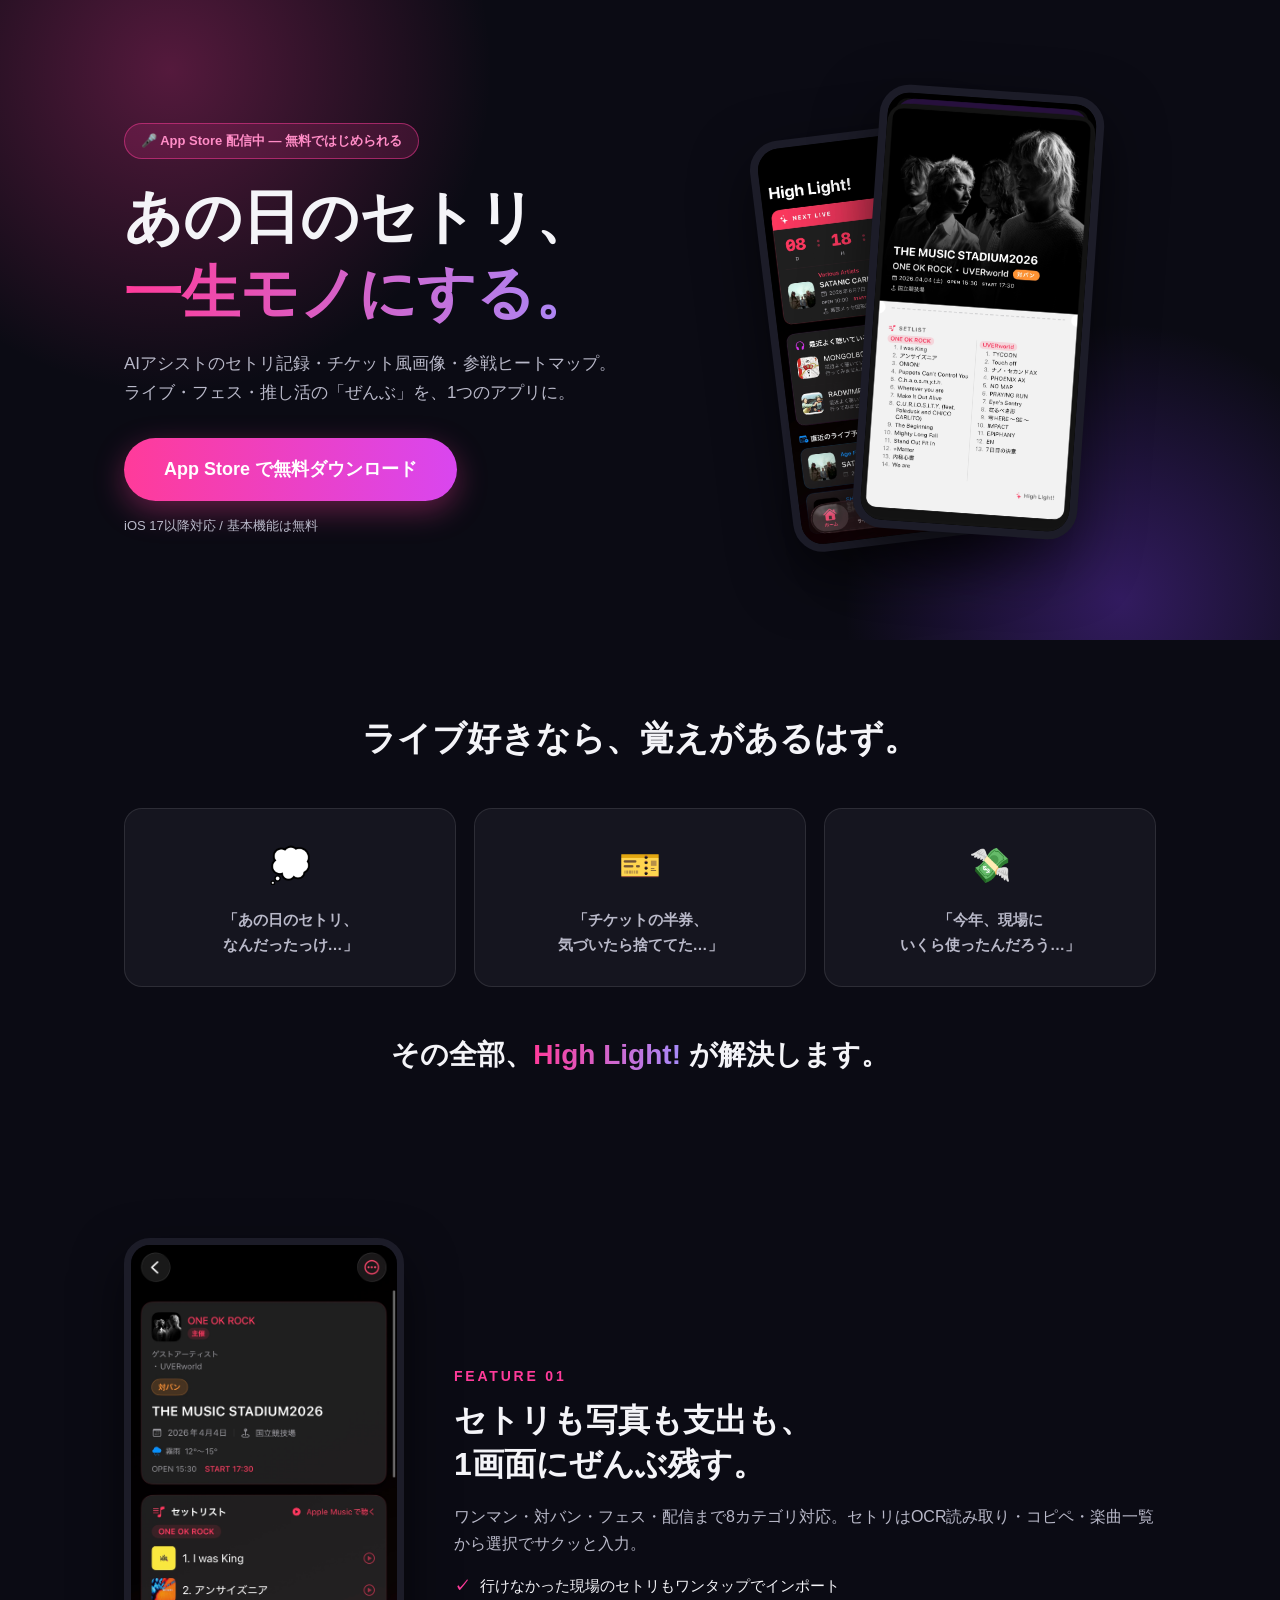
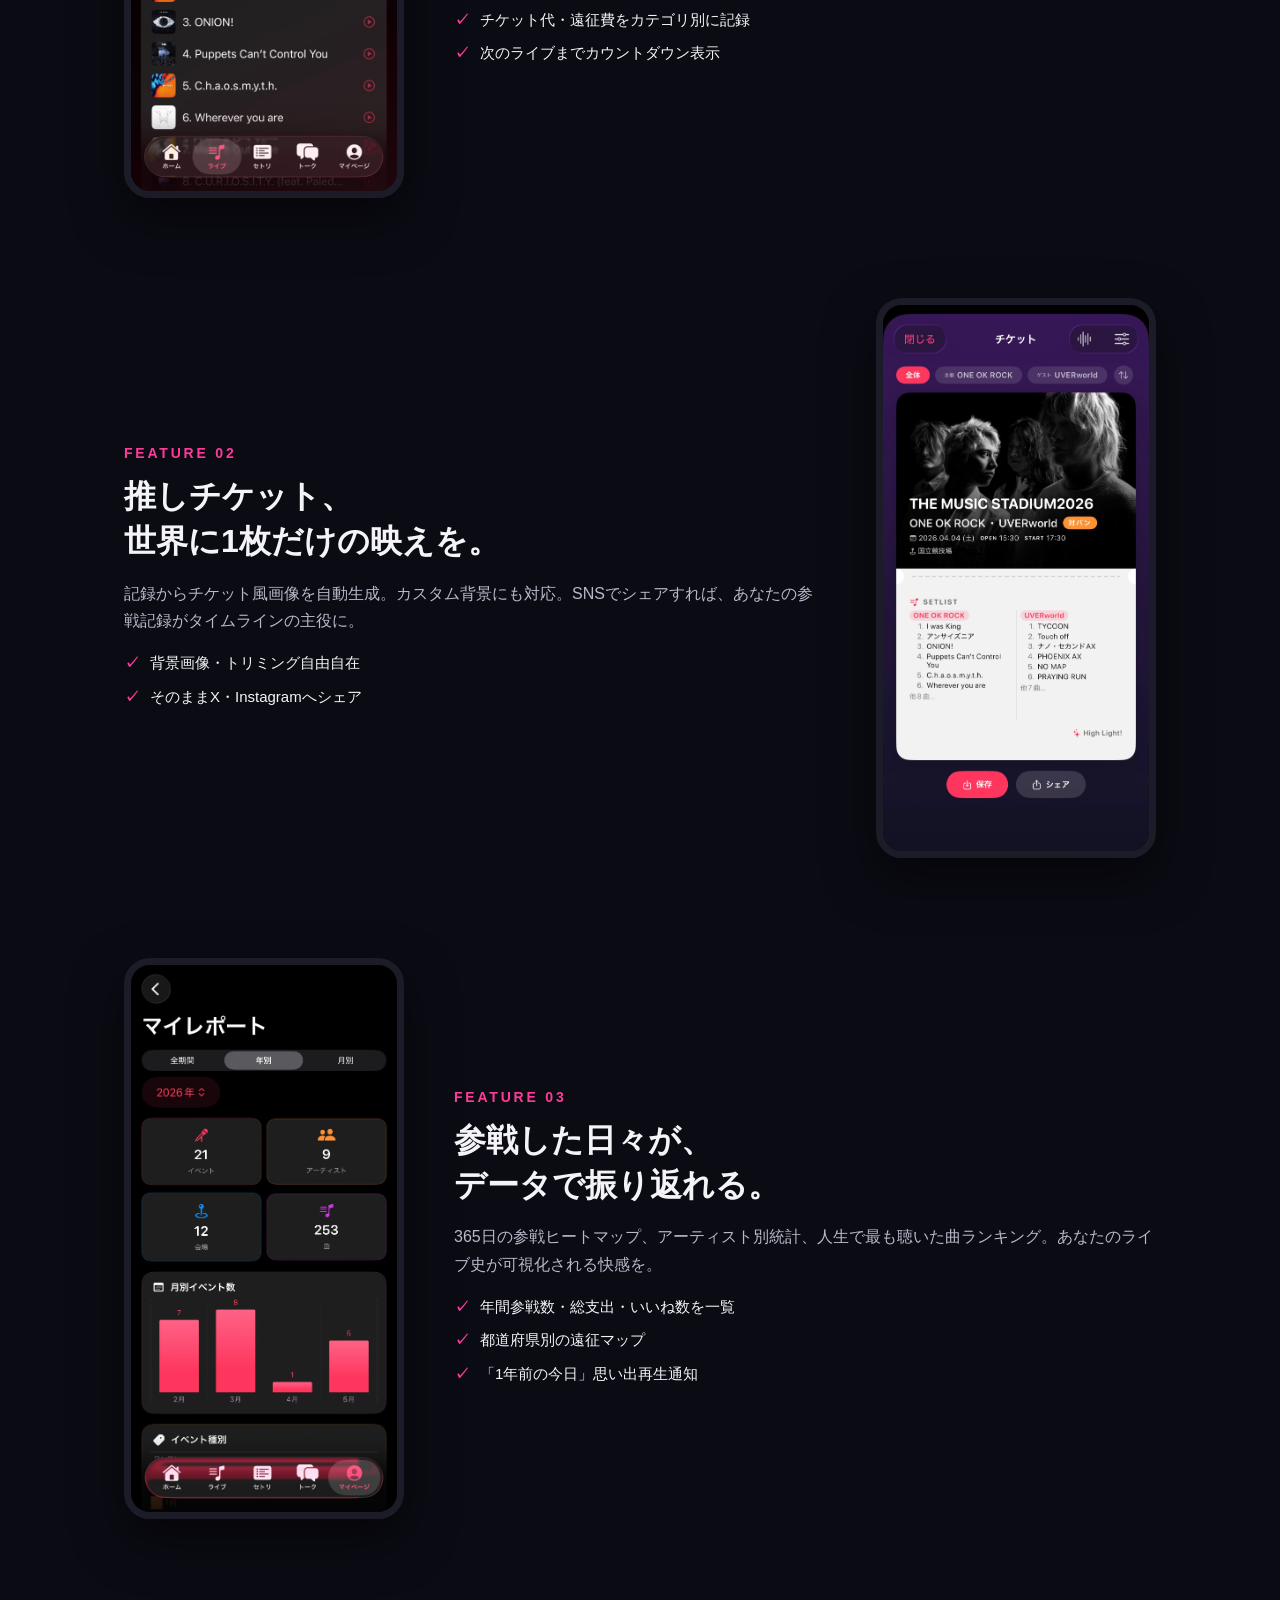
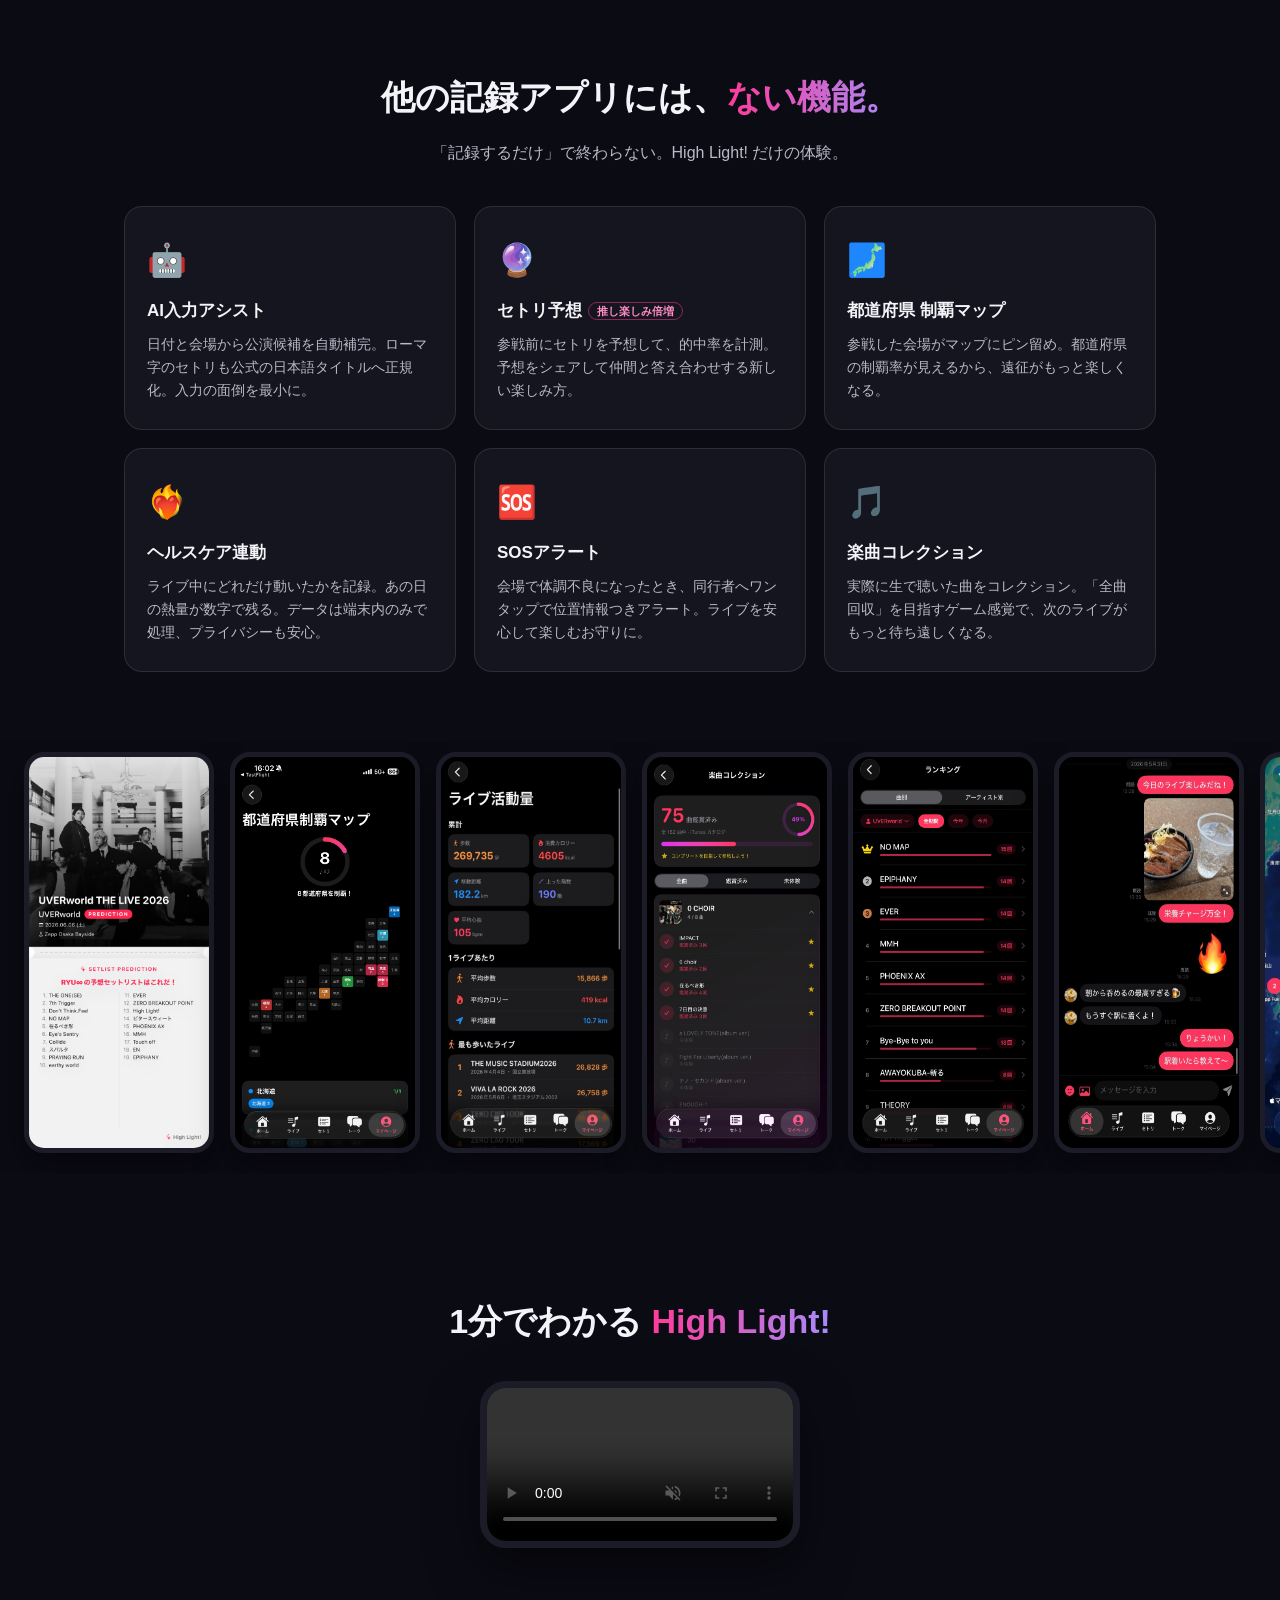
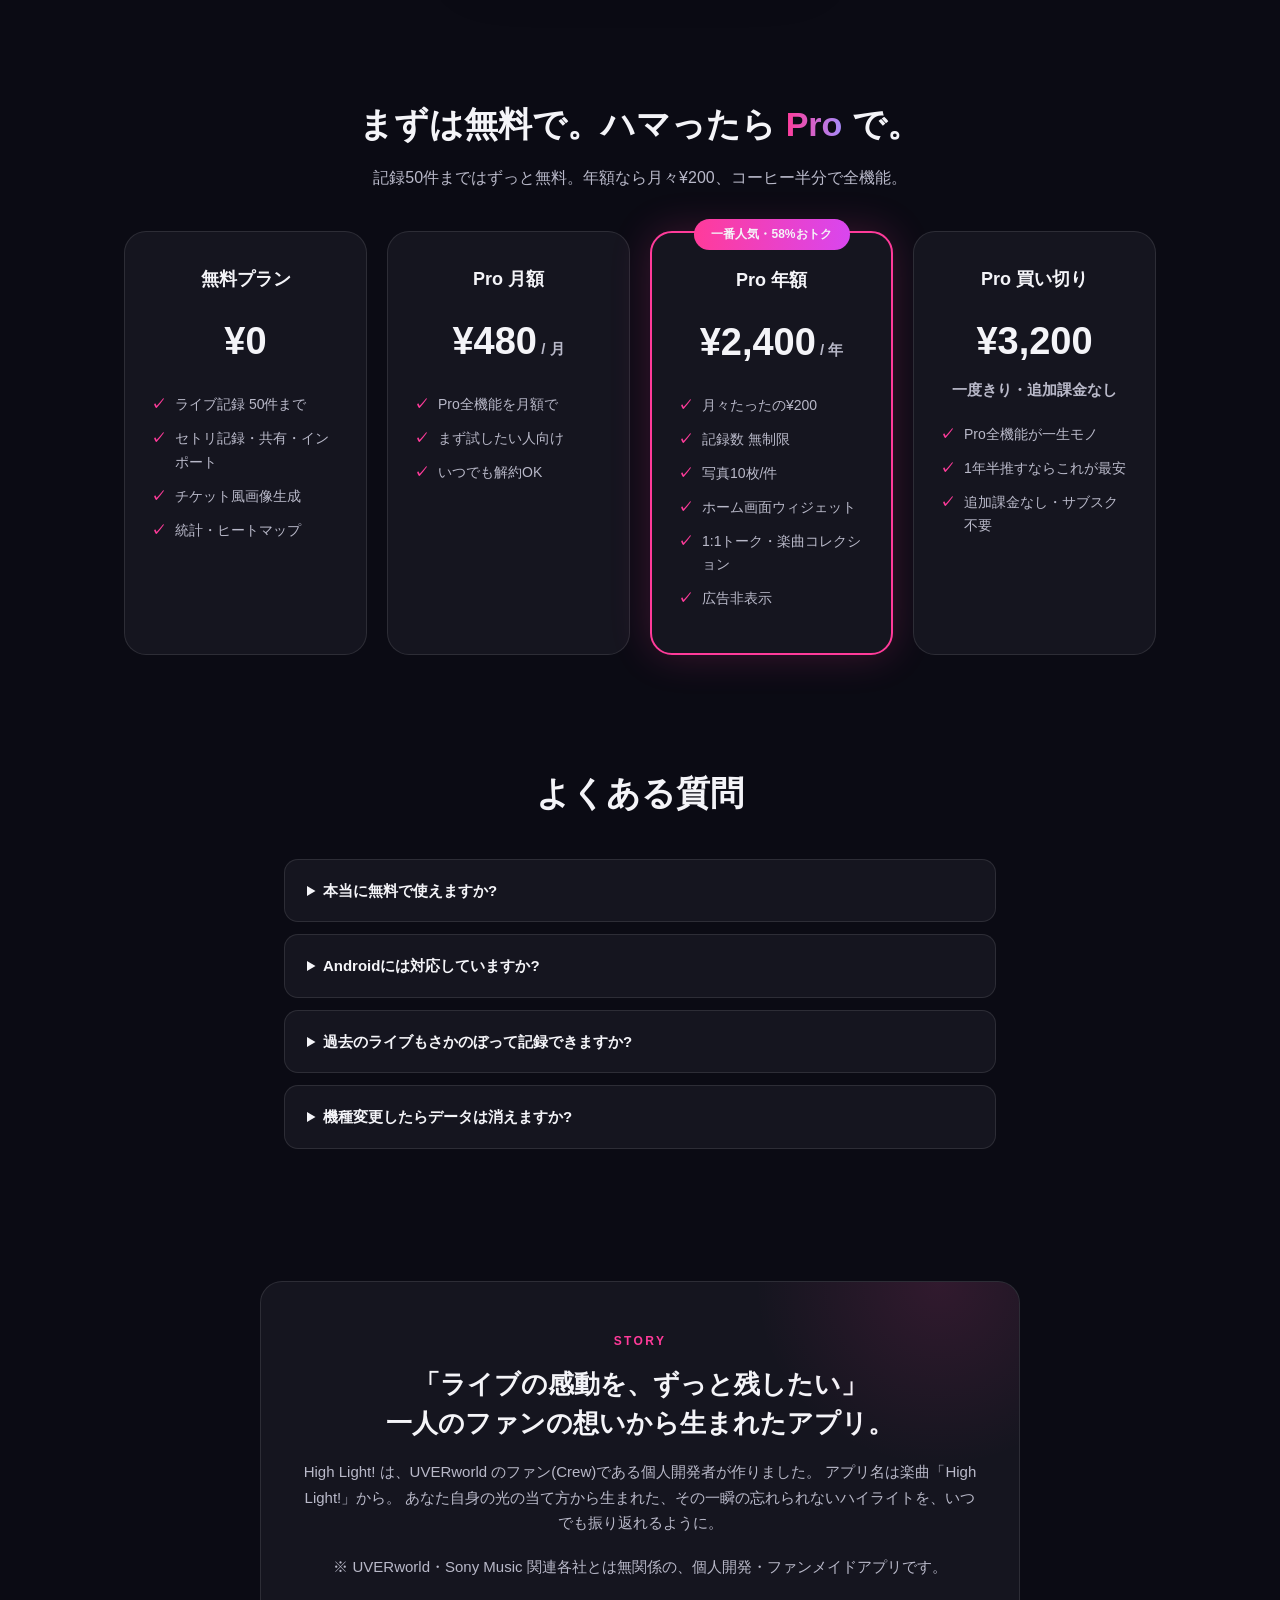
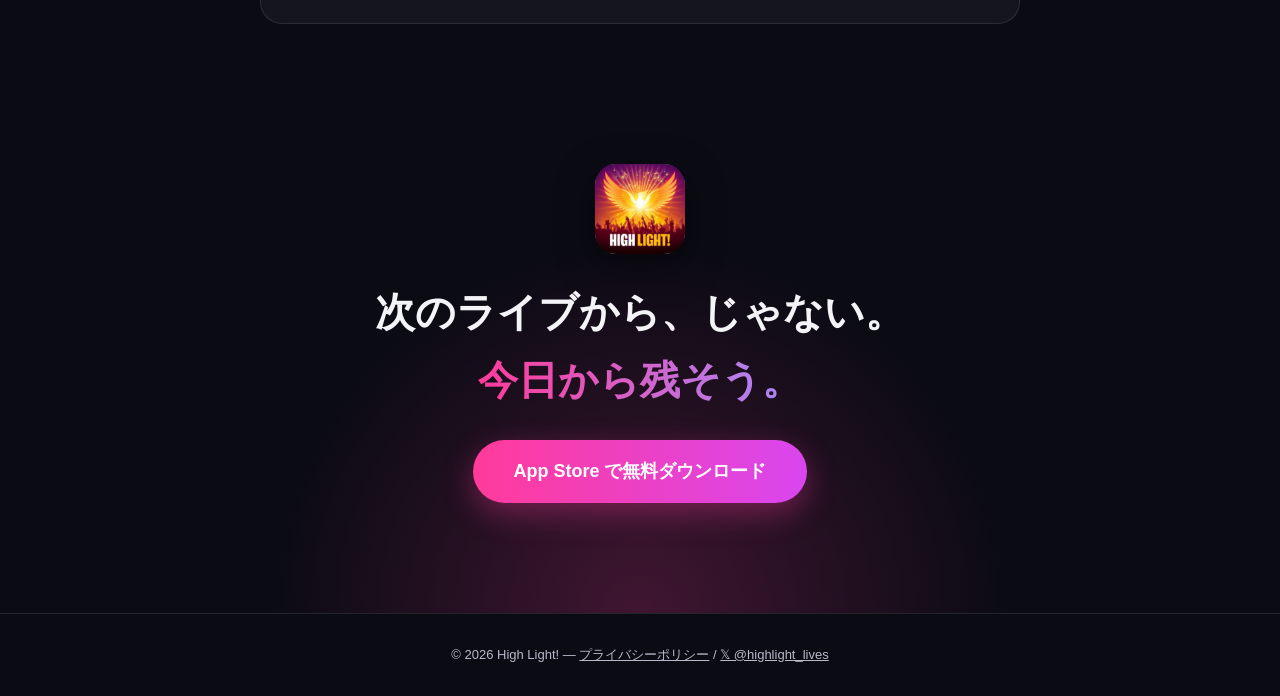
==== commit 02fbab56: "fix(lp): 顔絵文字を置き換え Co-Authored-By: Claude Fable 5 <noreply@anthropic.com>" ====
--- a/index.html
+++ b/index.html
@@ -770,7 +770,7 @@
       <h2>ライブ好きなら、覚えがあるはず。</h2>
       <div class="pain-cards">
         <div class="pain-card">
-          <div class="emoji">🤔</div>
+          <div class="emoji">💭</div>
           <p>「あの日のセトリ、<br>なんだったっけ…」</p>
         </div>
         <div class="pain-card">
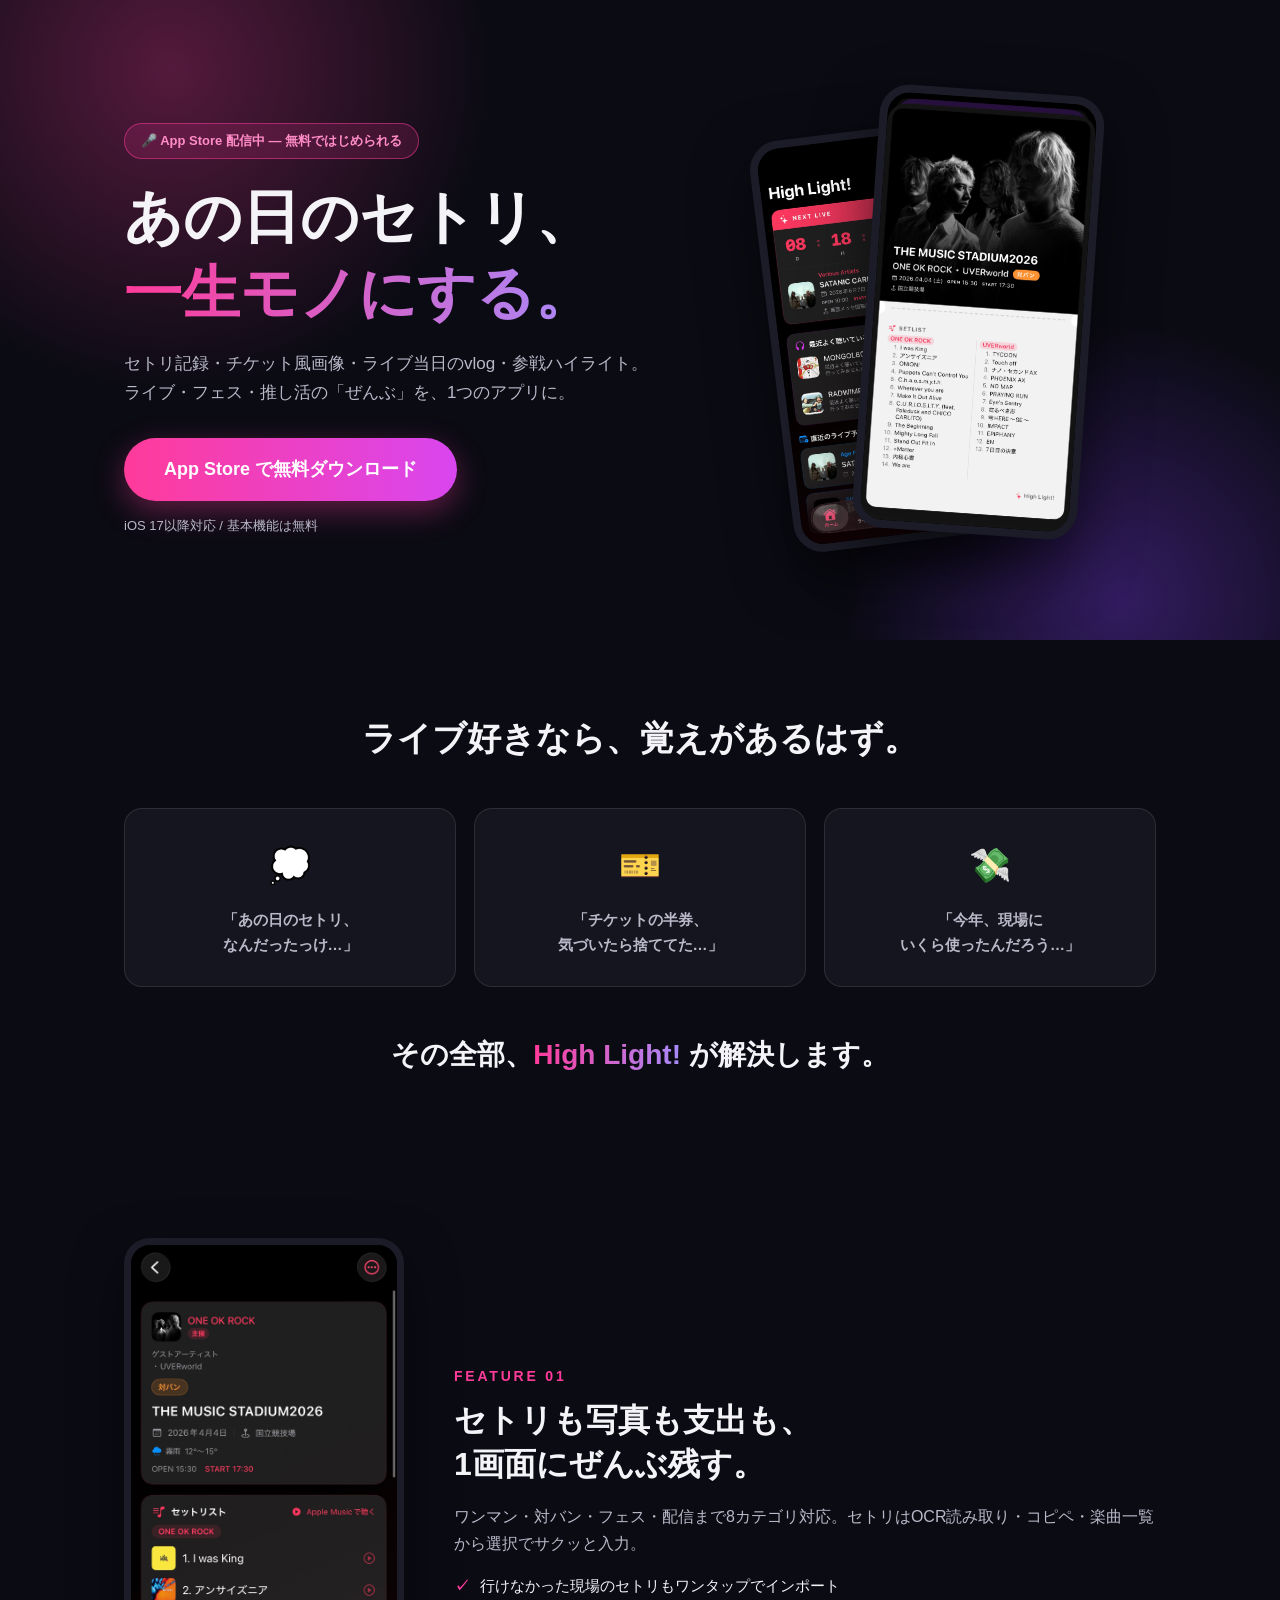
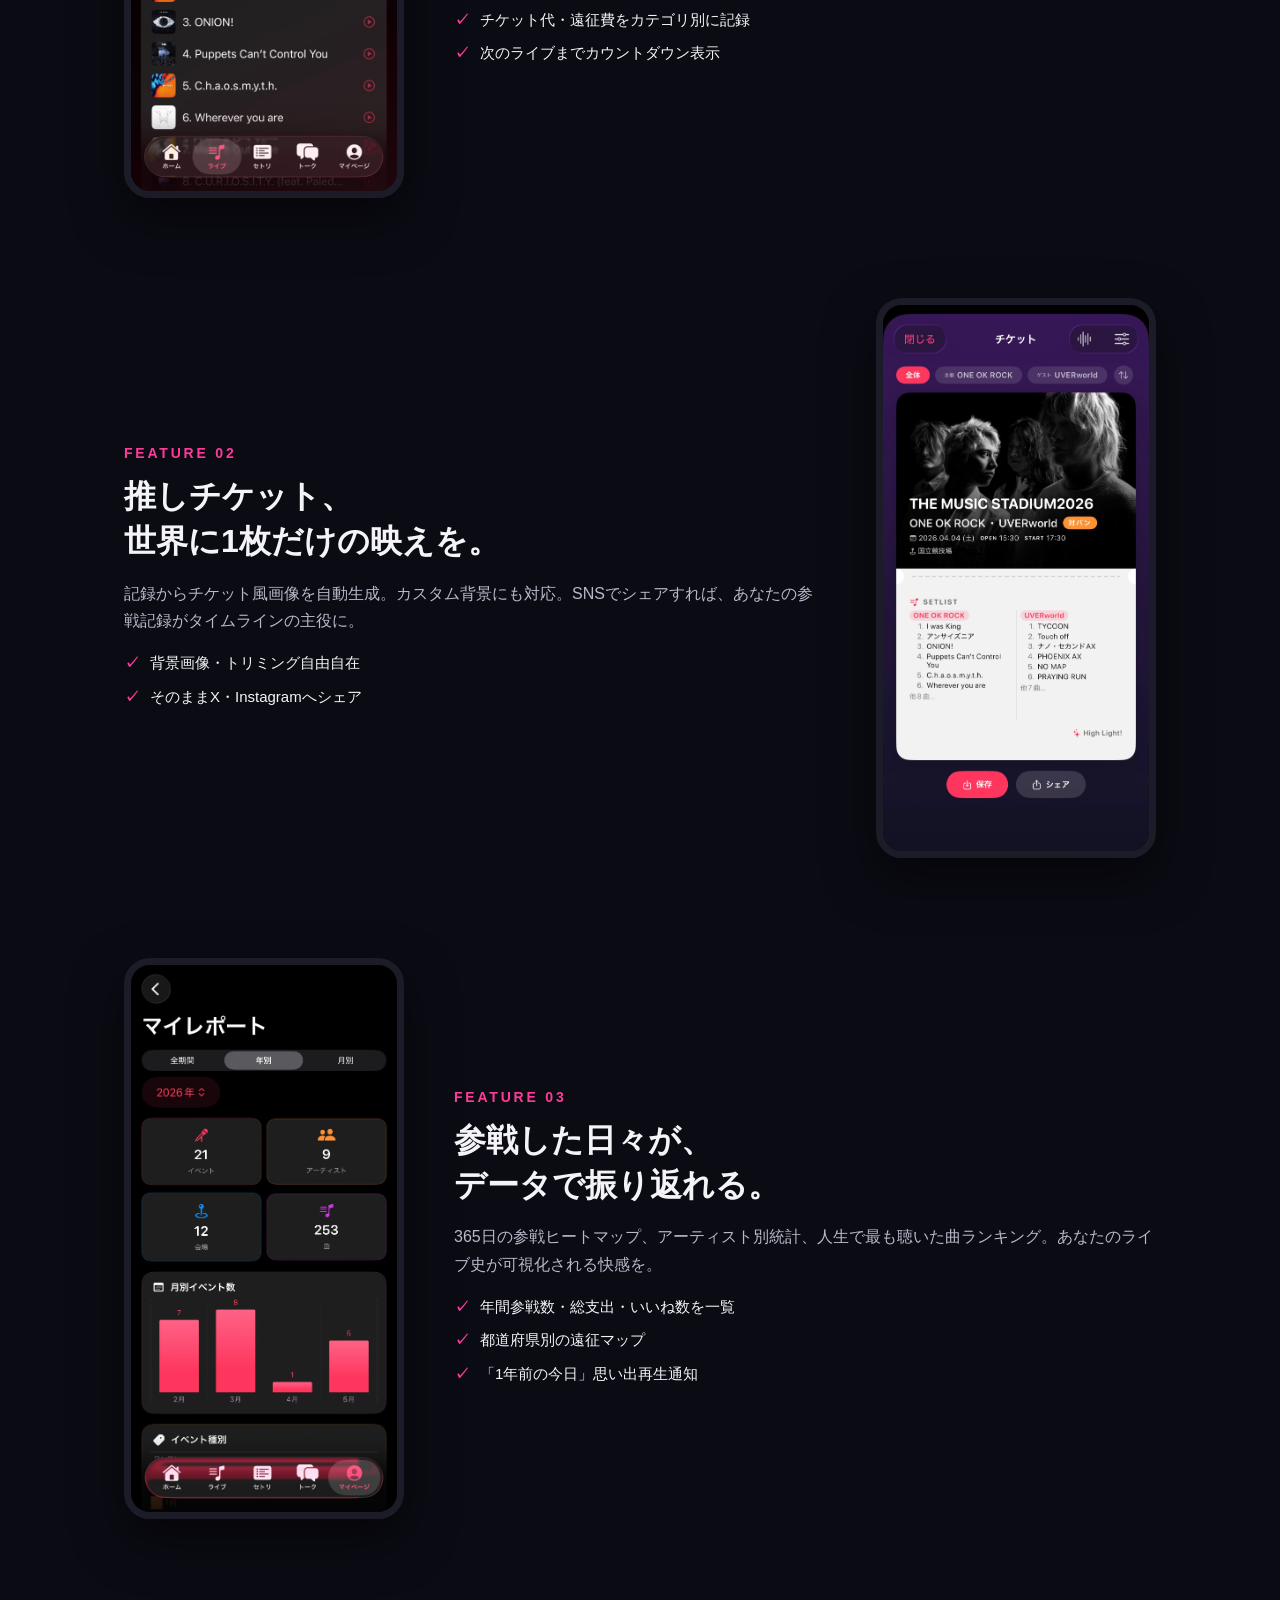
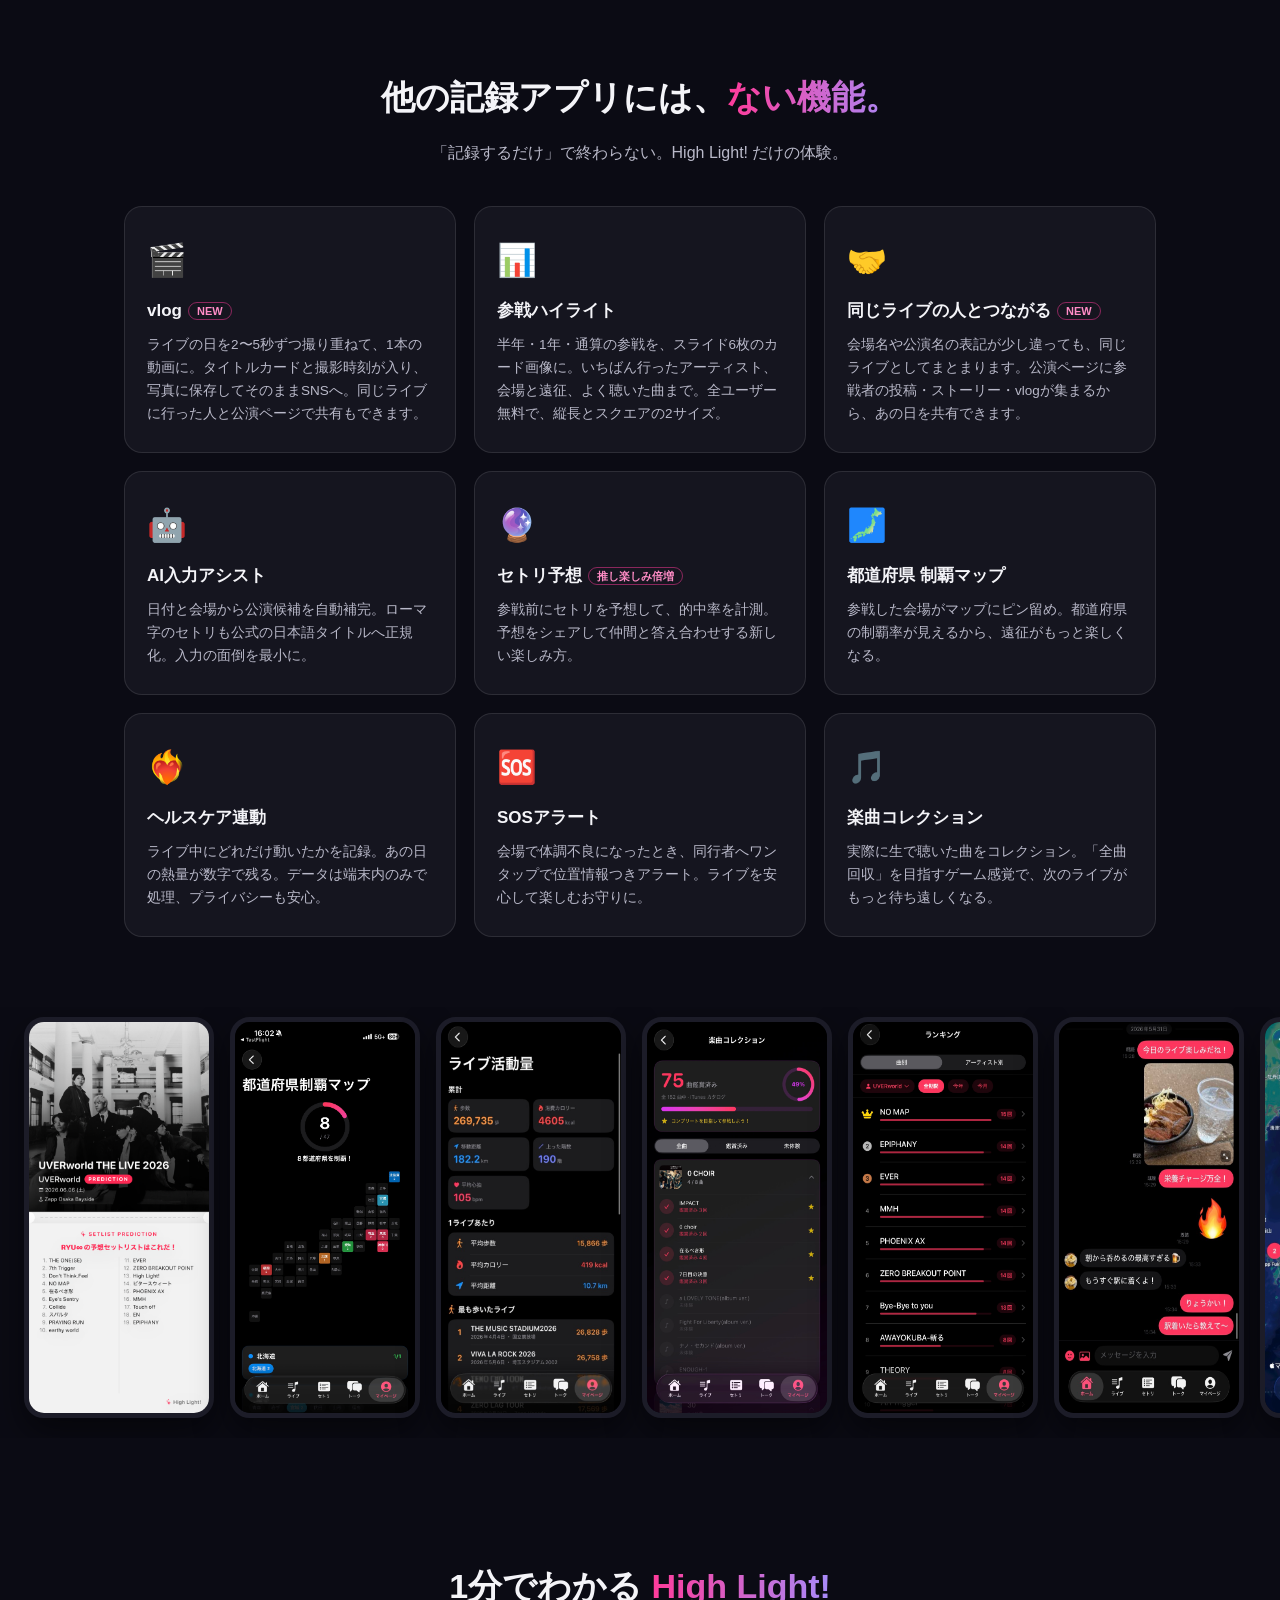
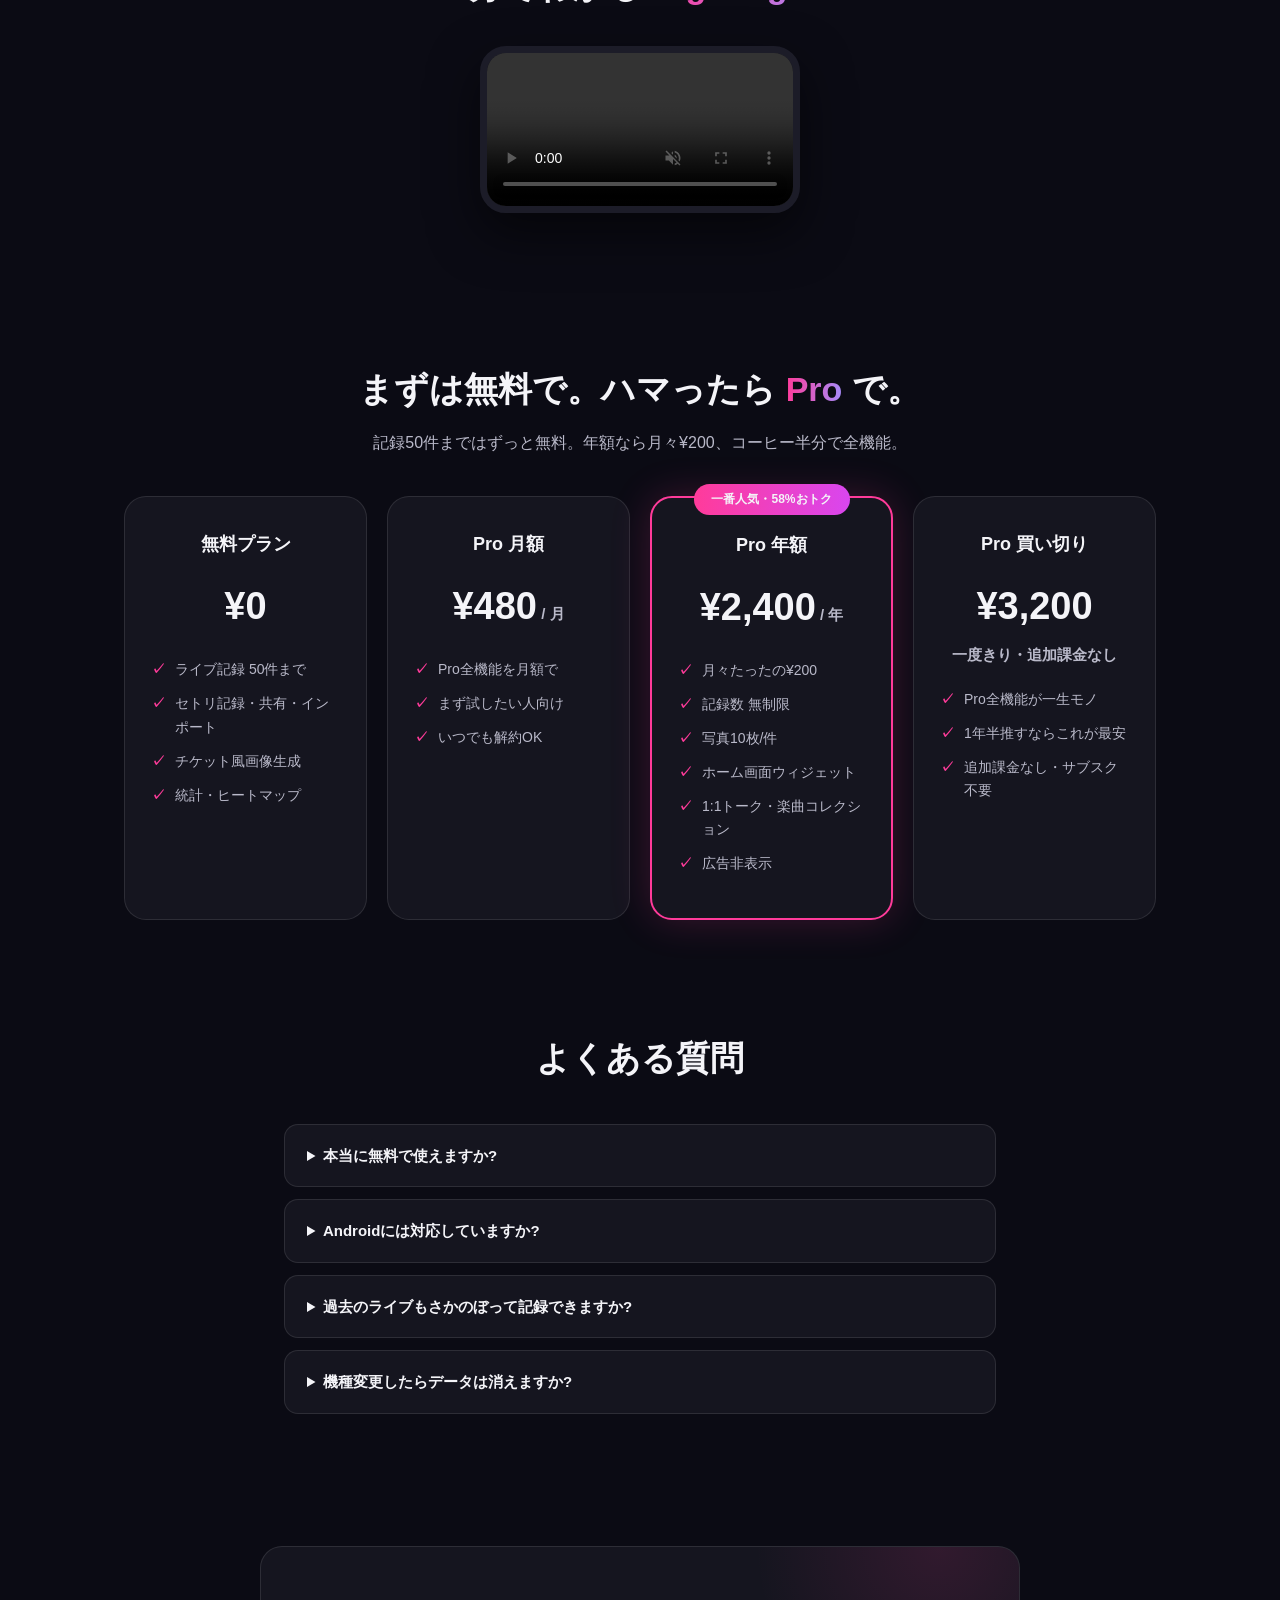
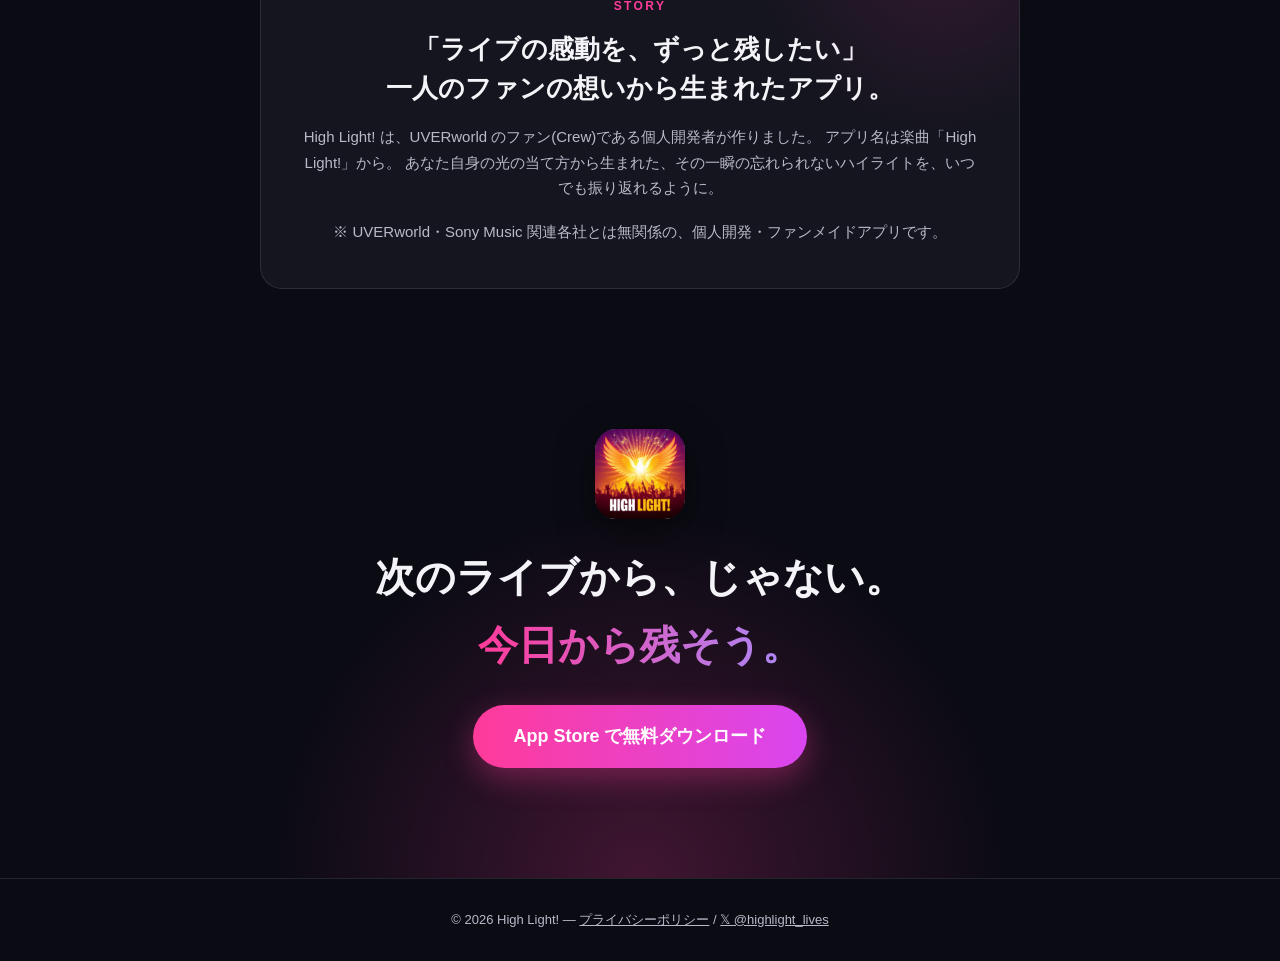
==== commit 68fc3aa4: "LPに v2.2.0 の機能を反映(vlog / 参戦ハイライト / 同じライブの人とつながる) リリースノート_v2.2.0.md の What's New を正として追記。  - グリッド先頭に3" ====
--- a/index.html
+++ b/index.html
@@ -748,7 +748,7 @@
         <span class="badge">🎤 App Store 配信中 — 無料ではじめられる</span>
         <h1>あの日のセトリ、<br><span class="gradient-text">一生モノにする。</span></h1>
         <p class="hero-lead">
-          AIアシストのセトリ記録・チケット風画像・参戦ヒートマップ。<br>
+          セトリ記録・チケット風画像・ライブ当日のvlog・参戦ハイライト。<br>
           ライブ・フェス・推し活の「ぜんぶ」を、1つのアプリに。
         </p>
         <a class="btn-dl" href="https://apps.apple.com/jp/app/high-light/id6764745563" target="_blank" rel="noopener">
@@ -840,6 +840,24 @@
       <h2>他の記録アプリには、<span class="gradient-text">ない機能。</span></h2>
       <p class="sub">「記録するだけ」で終わらない。High Light! だけの体験。</p>
       <div class="unique-grid">
+        <div class="unique-card">
+          <div class="emoji">🎬</div>
+          <h3>vlog<span class="new">NEW</span></h3>
+          <p>ライブの日を2〜5秒ずつ撮り重ねて、1本の動画に。タイトルカードと撮影時刻が入り、写真に保存してそのままSNSへ。同じライブに行った人と公演ページで共有もできます。</p>
+        </div>
+
+        <div class="unique-card">
+          <div class="emoji">📊</div>
+          <h3>参戦ハイライト</h3>
+          <p>半年・1年・通算の参戦を、スライド6枚のカード画像に。いちばん行ったアーティスト、会場と遠征、よく聴いた曲まで。全ユーザー無料で、縦長とスクエアの2サイズ。</p>
+        </div>
+
+        <div class="unique-card">
+          <div class="emoji">🤝</div>
+          <h3>同じライブの人とつながる<span class="new">NEW</span></h3>
+          <p>会場名や公演名の表記が少し違っても、同じライブとしてまとまります。公演ページに参戦者の投稿・ストーリー・vlogが集まるから、あの日を共有できます。</p>
+        </div>
+
         <div class="unique-card">
           <div class="emoji">🤖</div>
           <h3>AI入力アシスト</h3>
